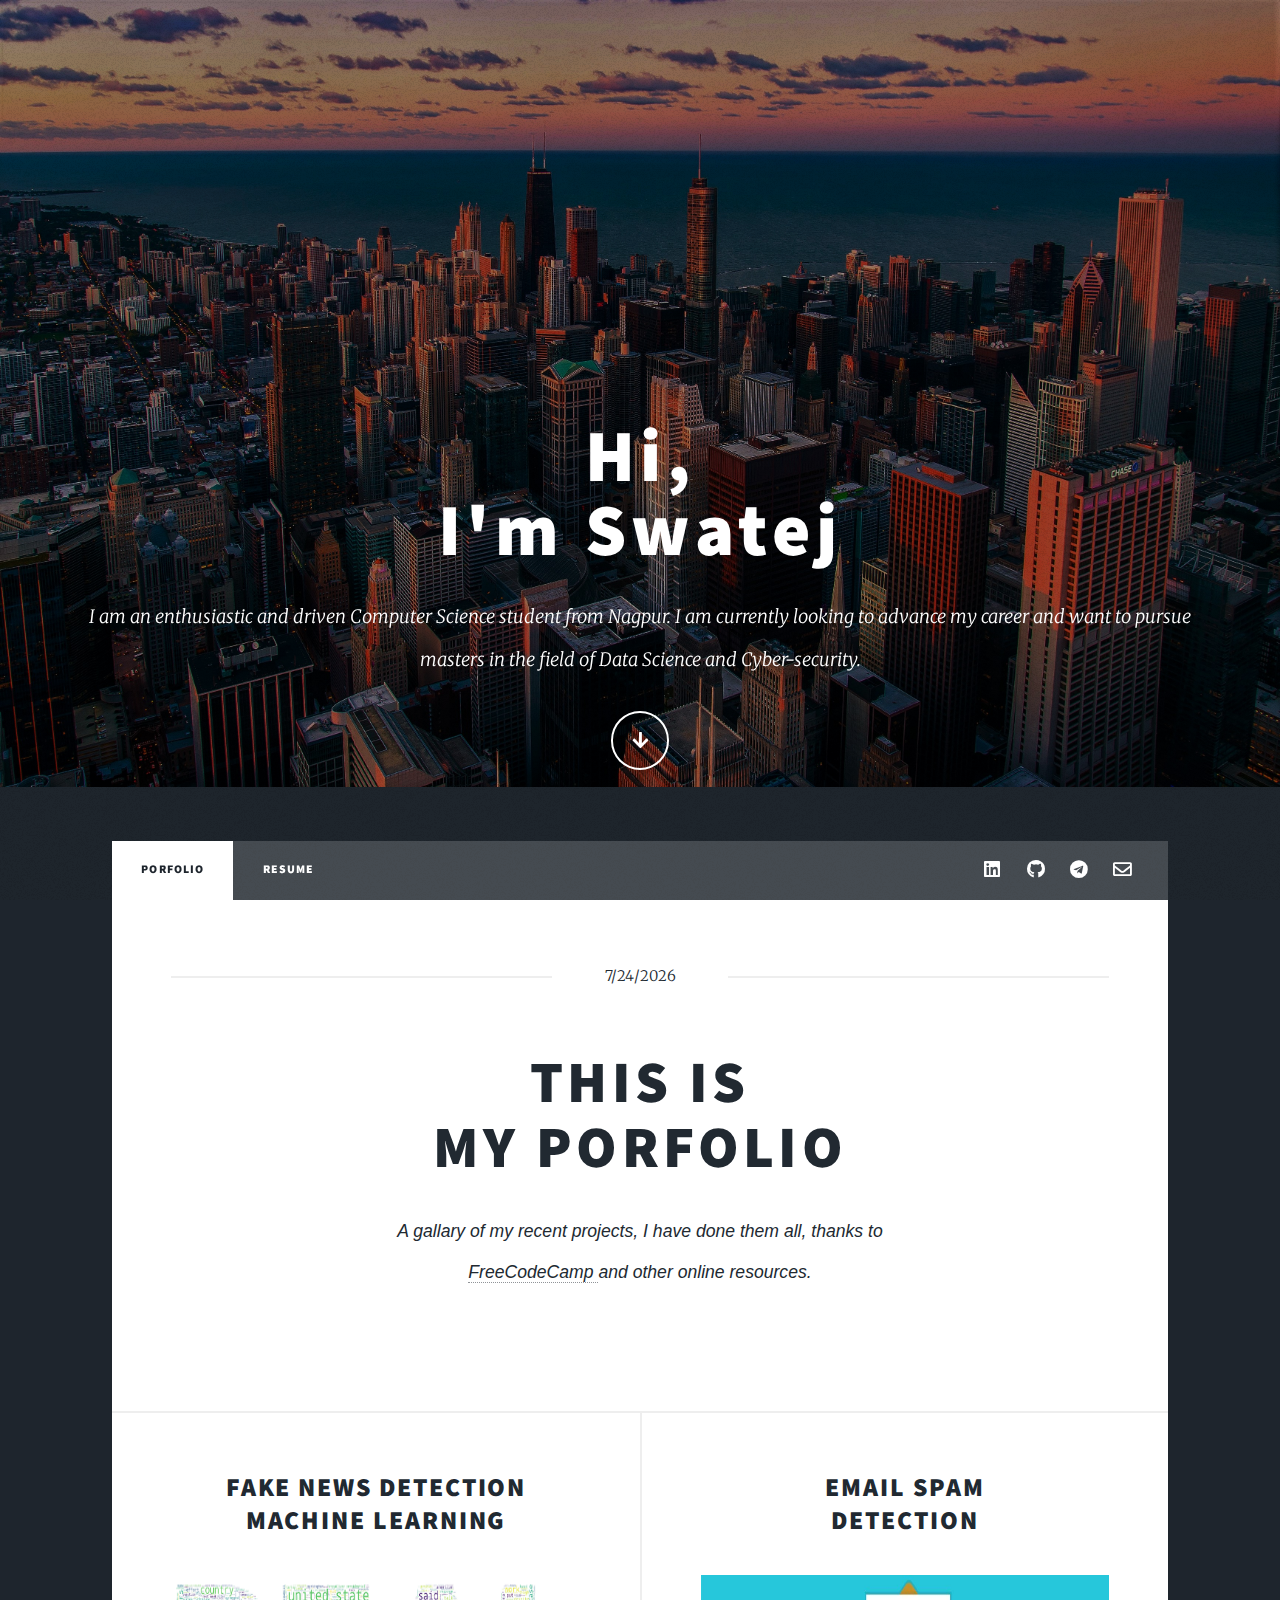
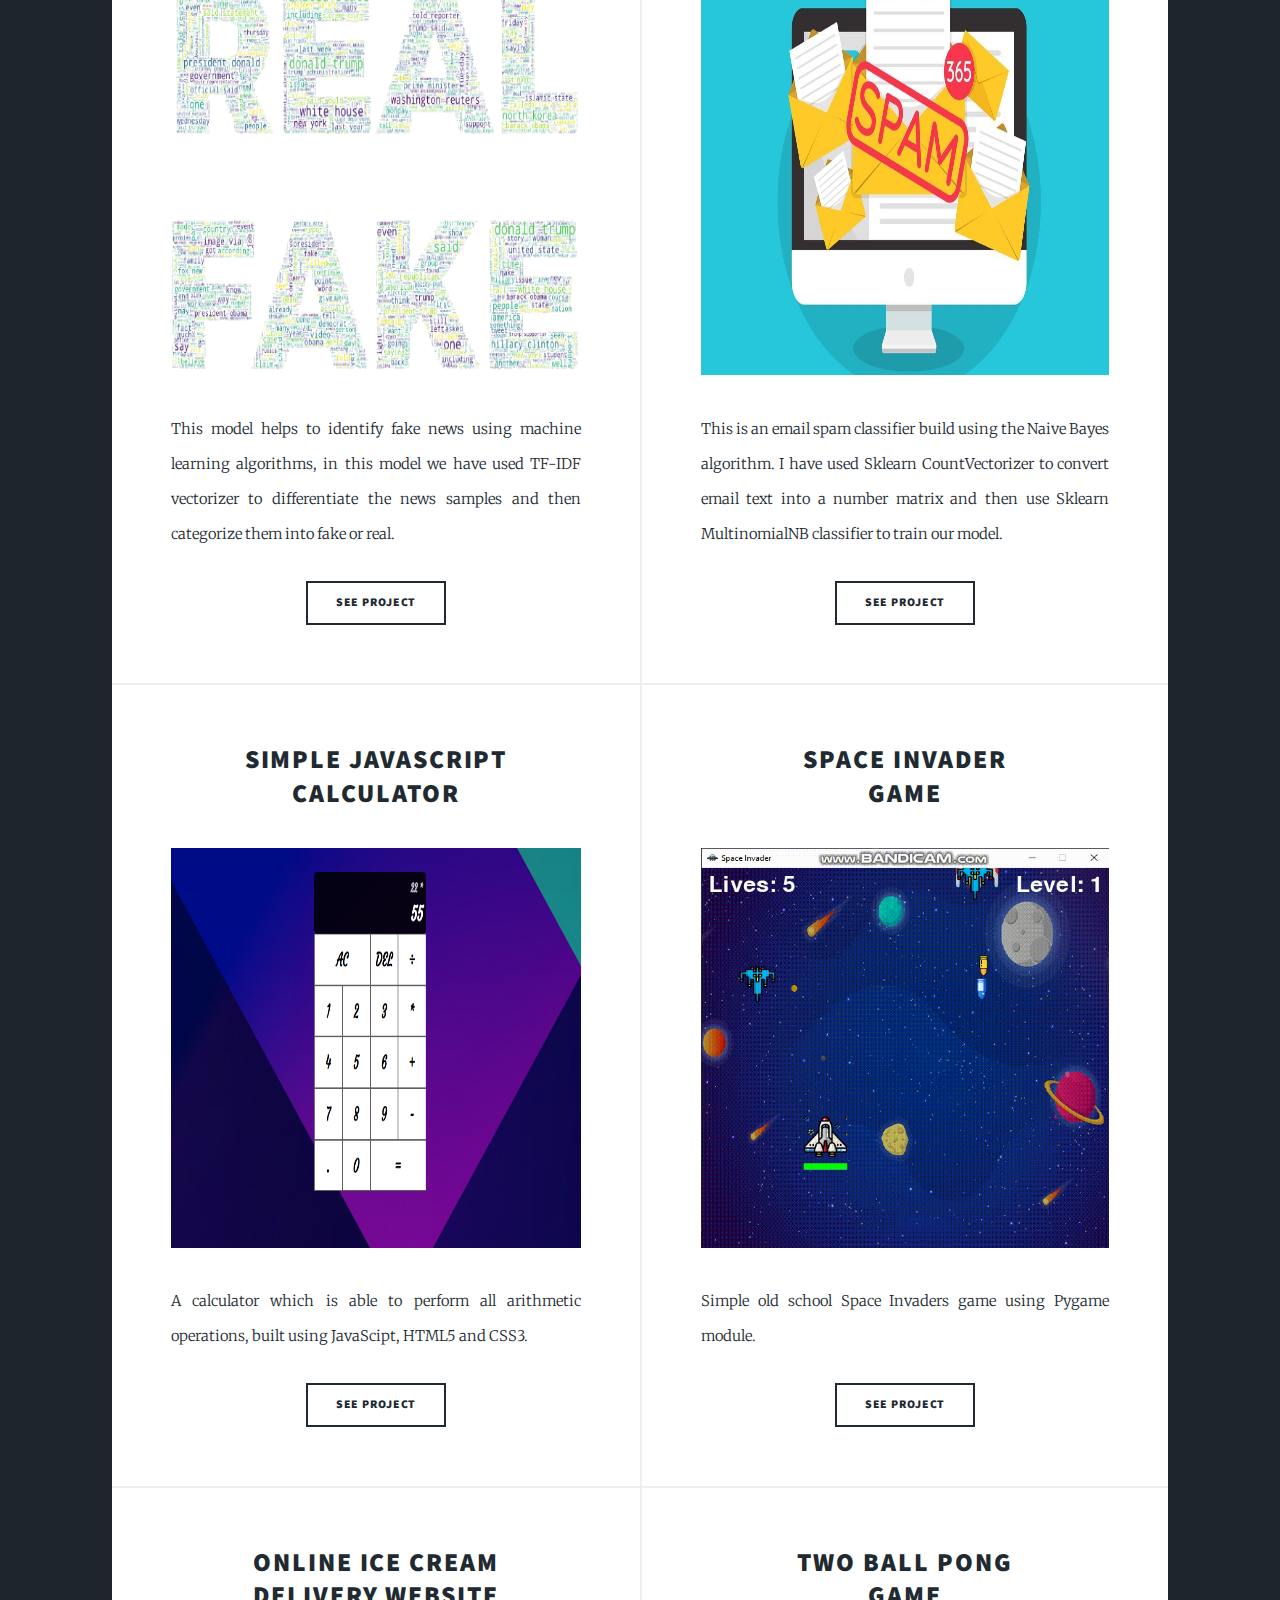
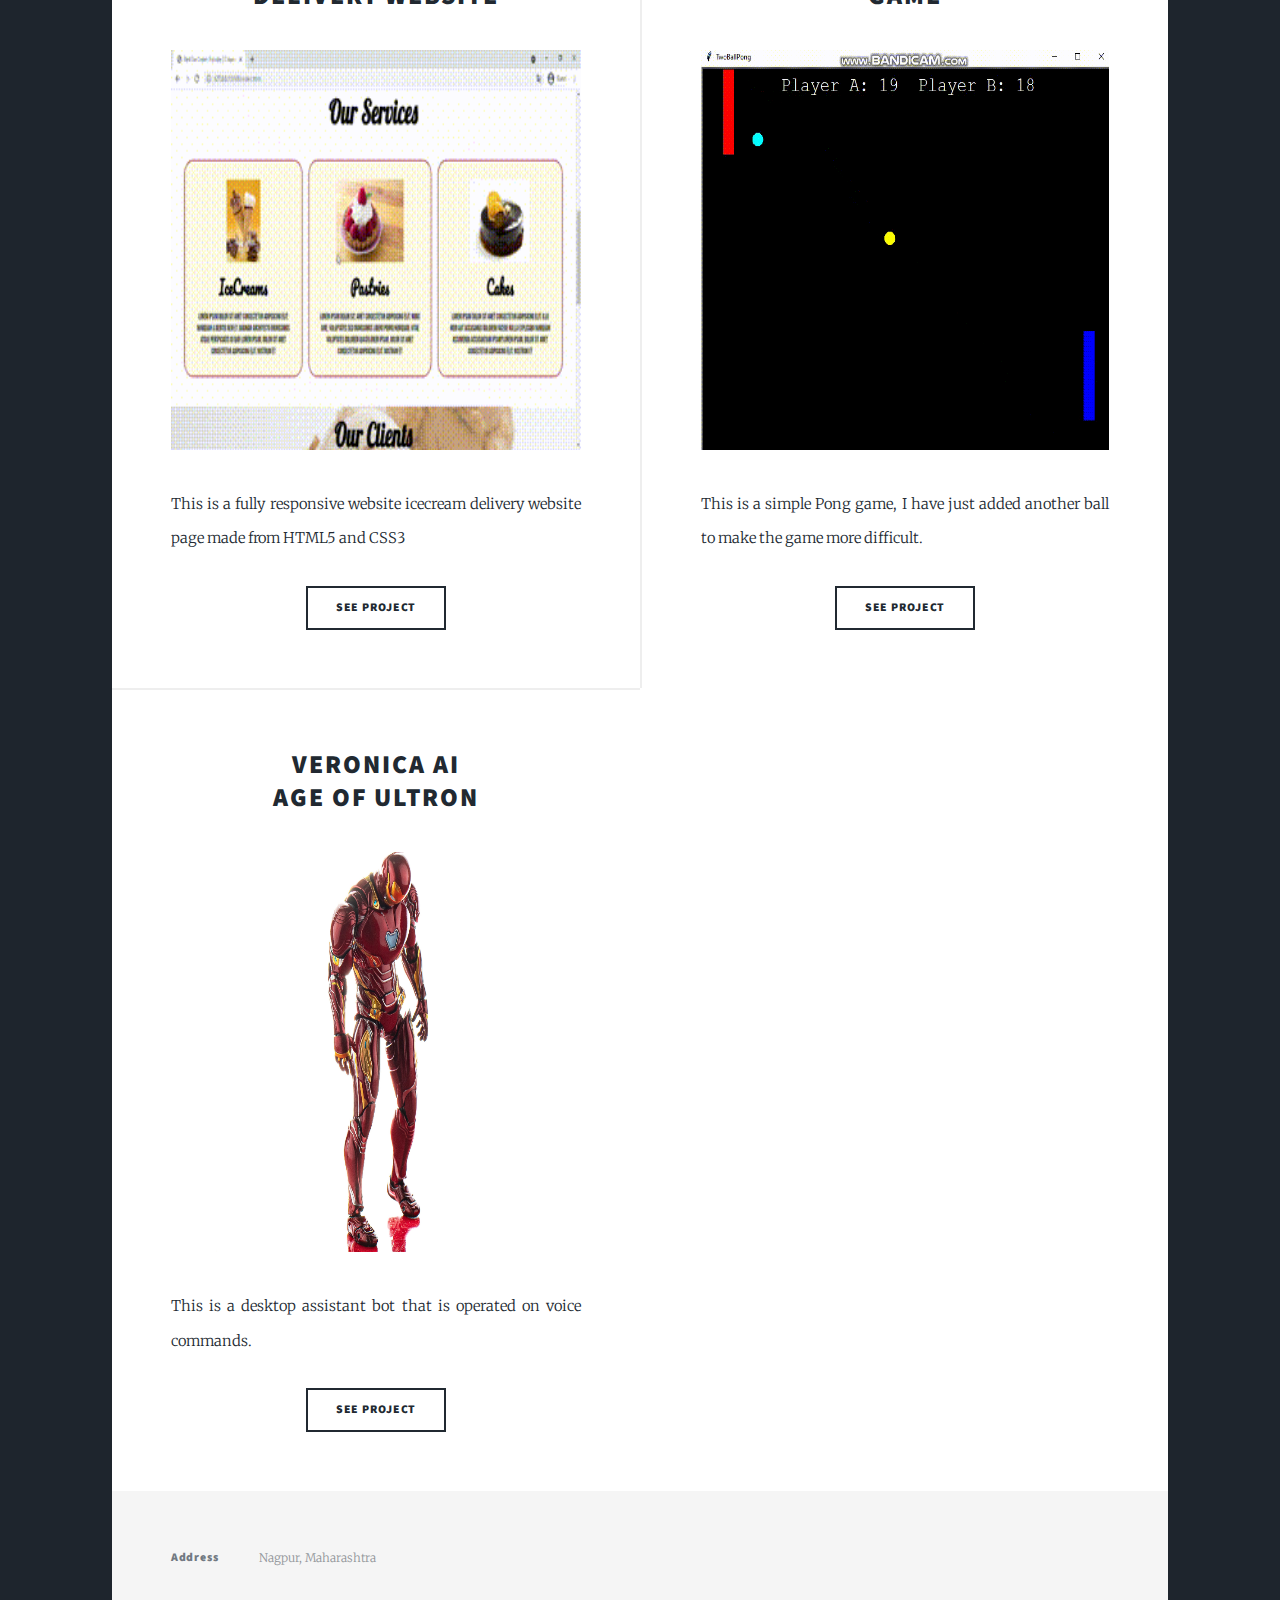
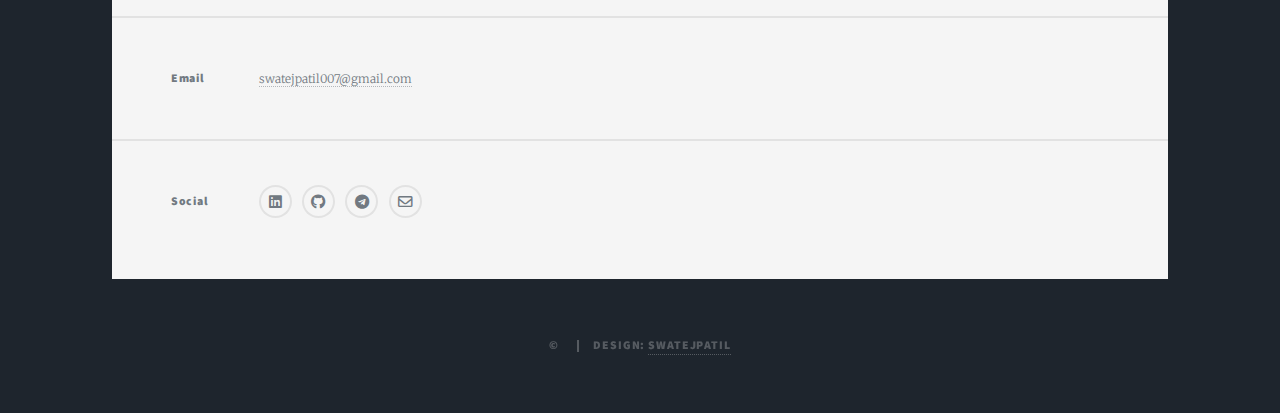
==== index.html @ 83600746 "initial commit" ====
<!DOCTYPE HTML>

<html>

<head>
	<title>Swatej Patil | Programmer, Web Developer & CS Student</title>
	<meta charset="utf-8" />
	<meta name="viewport" content="width=device-width, initial-scale=1, user-scalable=no" />
	<link rel="stylesheet" href="assets/css/main.css" />
	<noscript>
		<link rel="stylesheet" href="assets/css/noscript.css" />
	</noscript>
</head>

<body class="is-preload">

	<!-- Wrapper -->
	<div id="wrapper" class="fade-in">

		<!-- Intro -->
		<div id="intro">
			<h1>Hi, <br />
				I'm Swatej

			</h1>
			<p>I am an enthusiastic and driven Computer Science student from Nagpur. I am currently looking to advance
				my career and want to pursue masters in the field of Data Science and Cyber-security.</p>
			<ul class="actions">
				<li><a href="#header" class="button icon solid solo fa-arrow-down scrolly">Continue</a></li>
			</ul>
		</div>

		<!-- Header -->
		<header id="header">
			<a href="index.html" class="logo">Swatej</a>
		</header>

		<!-- Nav -->
		<nav id="nav">
			<ul class="links">
				<li class="active"><a href="index.html">Porfolio</a></li>
				<li><a href="generic.html">Resume</a></li>
				<!-- <li><a href="elements.html">Elements Reference</a></li> -->
			</ul>
			<ul class="icons">
				<li><a href="https://www.linkedin.com/in/swatej-patil-725001202/" class="icon brands fa-linkedin"><span
							class="label">LinedIn</span></a></li>
				<li><a href="https://github.com/SwatejPatil" class="icon brands fa-github"><span
							class="label">GitHub</span></a></li>
				<li><a href=" https://t.me/Agent_Of_Chaoss" class="icon brands fa-telegram"><span
							class="label">Telegram</span></a></li>
				<li><a href="https://swatejpatil007@gmail.com" class="icon fa-envelope"><span
							class="label">Email</span></a>
				</li>
			</ul>
		</nav>

		<!-- Main -->
		<div id="main">

			<!-- Featured Post -->
			<article class="post featured">
				<header class="major">
					<span class="date">
						<script> document.write(new Date().toLocaleDateString());</script>
					</span>

					<h2><a href="#ref">this is <br />
							My porfolio</a></h2>
					<p>A gallary of my recent projects, I have done them all, thanks to<br />
						<a href="https://www.freecodecamp.org">FreeCodeCamp
						</a> and other online resources.<br />
					</p>
				</header>
				<!-- <a href="#" class="image main"><img src="images/pic01.jpg" alt="" /></a>
				<ul class="actions special">
					<li><a href="https://github.com/SwatejPatil" class="button large">See Project</a></li>
				</ul> -->
			</article>

			<!-- Posts -->
			<section class="posts">
				<article>
					<header id="ref">
						<!-- <span class="date">April 24, 2017</span> -->
						<h2><a href="https://github.com/SwatejPatil/Fake-News-Detection">Fake News Detection
								<br />Machine Learning</a></h2>
					</header>
					<a href="https://github.com/SwatejPatil/Fake-News-Detection" class="image fit"><img
							src="images/fake.PNG" alt="" /></a>
					<p>This model helps to identify fake news using machine learning algorithms, in
						this model we have used TF-IDF vectorizer to differentiate the news samples and then categorize
						them into fake or real.</p>
					<ul class="actions special">
						<li><a href="https://github.com/SwatejPatil/Fake-News-Detection" class="button">See Project</a>
						</li>
					</ul>
				</article>
				<article>
					<header>
						<!-- <span class="date">April 22, 2017</span> -->
						<h2><a href="https://github.com/SwatejPatil/Email-Spam-Detection">Email Spam<br />
								Detection</a></h2>
					</header>
					<a href="https://github.com/SwatejPatil/Email-Spam-Detection" class="image fit"><img
							src="images/spam.jpeg" alt="" /></a>
					<p>This is an email spam classifier build using the Naive Bayes algorithm. I have used Sklearn
						CountVectorizer to convert email text into a number matrix and then use Sklearn MultinomialNB
						classifier to train our model.</p>
					<ul class="actions special">
						<li><a href="https://github.com/SwatejPatil/Email-Spam-Detection" class="button">See Project</a>
						</li>
					</ul>
				</article>

				<article>
					<header>
						<!-- <span class="date">April 7, 2017</span> -->
						<h2><a href="https://github.com/SwatejPatil/Simple-JavaScript-Calculator"> Simple JavaScript
								<br />
								Calculator</a></h2>
					</header>
					<a href="https://github.com/SwatejPatil/Simple-JavaScript-Calculator" class="image fit"><img
							src="images/ss.PNG" alt="" /></a>
					<p> A calculator which is able to perform all arithmetic operations, built using
						JavaScipt, HTML5 and CSS3.</p>
					<ul class="actions special">
						<li><a href="https://github.com/SwatejPatil/Simple-JavaScript-Calculator" class="button">See
								Project</a></li>
					</ul>
				</article>



				<article>
					<header>
						<!-- <span class="date">April 14, 2017</span> -->
						<h2><a href="https://github.com/SwatejPatil/Space_Invader">Space Invader<br />
								Game</a></h2>
					</header>
					<a href="https://github.com/SwatejPatil/Space_Invader" class="image fit"><img
							src="images/spaceinvader.gif" alt="" /></a>
					<p>Simple old school Space Invaders game using Pygame module.</p>
					<ul class="actions special">
						<li><a href="https://github.com/SwatejPatil/Space_Invader" class="button">See Project</a></li>
					</ul>
				</article>
				<article>
					<header>
						<!-- <span class="date">April 11, 2017</span> -->
						<h2><a href="https://github.com/SwatejPatil/Online-Ice-Cream-Delivery-Website--CreamHeaven.com">Online
								Ice Cream<br />
								Delivery Website</a></h2>
					</header>
					<a href="https://github.com/SwatejPatil/Online-Ice-Cream-Delivery-Website--CreamHeaven.com"
						class="image fit"><img src="images/icecream.gif" alt="" /></a>
					<p>This is a fully responsive website icecream delivery website page made from HTML5 and CSS3</p>
					<ul class="actions special">
						<li><a href="https://github.com/SwatejPatil/Online-Ice-Cream-Delivery-Website--CreamHeaven.com"
								class="button">See Project</a></li>
					</ul>
				</article>
				<article>
					<header>
						<!-- <span class="date">April 7, 2017</span> -->
						<h2><a href="https://github.com/SwatejPatil/TwoBallPong">Two Ball Pong<br />
								Game</a></h2>
					</header>
					<a href="https://github.com/SwatejPatil/TwoBallPong" class="image fit"><img src="images/pong.gif"
							alt="" /></a>
					<p>This is a simple Pong game, I have just added another ball to make the
						game more difficult.</p>
					<ul class="actions special">
						<li><a href="https://github.com/SwatejPatil/TwoBallPong" class="button">See Project</a></li>
					</ul>
				</article>

				<article>
					<header>
						<!-- <span class="date">April 18, 2017</span> -->
						<h2><a href="https://github.com/SwatejPatil/Vironica-AI-Age-of-Ultron">Veronica AI<br />
								Age of ultron</a></h2>
					</header>
					<a href="https://github.com/SwatejPatil/Vironica-AI-Age-of-Ultron" class="image fit"><img
							src="images/veronica.jpg" alt="" /></a>
					<p>This is a desktop assistant bot that is operated on voice commands.</p>
					<ul class="actions special">
						<li><a href="https://github.com/SwatejPatil/Vironica-AI-Age-of-Ultron" class="button">See
								Project</a></li>
					</ul>
				</article>


			</section>

			<!-- Footer -->

		</div>

		<!-- Footer -->
		<footer id="footer">

			<section class="split contact">
				<section class="alt">
					<h3>Address</h3>
					<p>
						Nagpur, Maharashtra</p>
				</section>

				<section>
					<h3>Email</h3>
					<p><a href="swatejpatil007@gmail.com">swatejpatil007@gmail.com</a></p>
				</section>
				<section>
					<h3>Social</h3>
					<ul class="icons alt">
						<li><a href="https://www.linkedin.com/in/swatej-patil-725001202/"
								class="icon brands fa-linkedin"><span class="label">LinedIn</span></a></li>
						<li><a href="https://github.com/SwatejPatil" class="icon brands fa-github"><span
									class="label">GitHub</span></a></li>
						<li><a href=" https://t.me/Agent_Of_Chaoss" class="icon brands fa-telegram"><span
									class="label">Telegram</span></a></li>
						<li><a href="swatejpatil007@gmail.com" class="icon fa-envelope"><span
									class="label">Email</span></a></li>
					</ul>
				</section>
			</section>
		</footer>

		<!-- Copyright -->
		<div id="copyright">
			<ul>
				<li>&copy; </li>
				<li>Design: <a href="#">SwatejPatil</a></li>
			</ul>
		</div>

	</div>

	<!-- Scripts -->
	<script src="assets/js/jquery.min.js"></script>
	<script src="assets/js/jquery.scrollex.min.js"></script>
	<script src="assets/js/jquery.scrolly.min.js"></script>
	<script src="assets/js/browser.min.js"></script>
	<script src="assets/js/breakpoints.min.js"></script>
	<script src="assets/js/util.js"></script>
	<script src="assets/js/main.js"></script>

</body>

</html>
---- assets/css/main.css ----
@import url(fontawesome-all.min.css);
@import url("https://fonts.googleapis.com/css?family=Merriweather:300,700,300italic,700italic|Source+Sans+Pro:900");

/*
	Massively by HTML5 UP
	html5up.net | @ajlkn
	Free for personal and commercial use under the CCA 3.0 license (html5up.net/license)
*/

html, body, div, span, applet, object,
iframe, h1, h2, h3, h4, h5, h6, p, blockquote,
pre, a, abbr, acronym, address, big, cite,
code, del, dfn, em, img, ins, kbd, q, s, samp,
small, strike, strong, sub, sup, tt, var, b,
u, i, center, dl, dt, dd, ol, ul, li, fieldset,
form, label, legend, table, caption, tbody,
tfoot, thead, tr, th, td, article, aside,
canvas, details, embed, figure, figcaption,
footer, header, hgroup, menu, nav, output, ruby,
section, summary, time, mark, audio, video {
	margin: 0;
	padding: 0;
	border: 0;
	font-size: 100%;
	font: inherit;
	vertical-align: baseline;}

article, aside, details, figcaption, figure,
footer, header, hgroup, menu, nav, section {
	display: block;}

body {
	line-height: 1;
}

ol, ul {
	list-style: none;
}

blockquote, q {
	quotes: none;
}

	blockquote:before, blockquote:after, q:before, q:after {
		content: '';
		content: none;
	}

table {
	border-collapse: collapse;
	border-spacing: 0;
}

body {
	-webkit-text-size-adjust: none;
}

mark {
	background-color: transparent;
	color: inherit;
}

input::-moz-focus-inner {
	border: 0;
	padding: 0;
}

input, select, textarea {
	-moz-appearance: none;
	-webkit-appearance: none;
	-ms-appearance: none;
	appearance: none;
}

/* Basic */

	@-ms-viewport {
		width: device-width;
	}

	body {
		-ms-overflow-style: scrollbar;
	}

	@media screen and (max-width: 480px) {

		html, body {
			min-width: 320px;
		}

	}

	html {
		box-sizing: border-box;
	}

	*, *:before, *:after {
		box-sizing: inherit;
	}

	body {
		background-color: #1e252d;
	}

		body.is-preload *, body.is-preload *:before, body.is-preload *:after {
			-moz-animation: none !important;
			-webkit-animation: none !important;
			-ms-animation: none !important;
			animation: none !important;
			-moz-transition: none !important;
			-webkit-transition: none !important;
			-ms-transition: none !important;
			transition: none !important;
		}

/* Type */

	html {
		font-size: 16pt;
	}

		@media screen and (max-width: 1680px) {

			html {
				font-size: 12pt;
			}

		}

		@media screen and (max-width: 1280px) {

			html {
				font-size: 11pt;
			}

		}

		@media screen and (max-width: 360px) {

			html {
				font-size: 10pt;
			}

		}

	body {
		color: #212931;
	}

	body, input, select, textarea {
		font-family: "Merriweather", Georgia, serif;
		font-weight: 300;
		font-size: 1rem;
		line-height: 2.375;
	}

	a {
		-moz-transition: color 0.2s ease-in-out, background-color 0.2s ease-in-out, border-color 0.2s ease-in-out, box-shadow 0.2s ease-in-out;
		-webkit-transition: color 0.2s ease-in-out, background-color 0.2s ease-in-out, border-color 0.2s ease-in-out, box-shadow 0.2s ease-in-out;
		-ms-transition: color 0.2s ease-in-out, background-color 0.2s ease-in-out, border-color 0.2s ease-in-out, box-shadow 0.2s ease-in-out;
		transition: color 0.2s ease-in-out, background-color 0.2s ease-in-out, border-color 0.2s ease-in-out, box-shadow 0.2s ease-in-out;
		border-bottom: dotted 1px;
		text-decoration: none;
		
	}

		a:hover {
			border-bottom-color: transparent;
		}

	strong, b {
		font-weight: 600;
	}

	em, i {
		font-style: italic;
	}

	p {
		text-align: justify;
		margin: 0 0 2rem 0;
	}

	h1, h2, h3, h4, h5, h6 {
		font-family: "Source Sans Pro", Helvetica, sans-serif;
		font-weight: 900;
		line-height: 1.5;
		letter-spacing: 0.075em;
		
		margin: 0 0 1rem 0;
	}

		h1 a, h2 a, h3 a, h4 a, h5 a, h6 a {
			border-bottom: 0;
			color: inherit;
			text-decoration: none;
		}

	h1 {
		transition: transform .2s;
		font-size: 4rem;
		line-height: 1.1;
		margin: 0 0 2rem 0;
	}

	h1:hover{
		transform: scale(1.1);
		
	}



	h2 {
		transition: transform .1s;
		font-size: 1.75rem;
		line-height: 1.3;
		margin: 0 0 1.5rem 0;
		text-transform: uppercase;
		
	}
	/* h2 a{
		font-size: 2rem;
	} */


	h3 {
		font-size: 1.25rem;
		margin: 0 0 1.5rem 0;
	}

	h4 {
		font-size: 1rem;
	}

	h5 {
		font-size: 0.9rem;
	}

	h6 {
		font-size: 0.8rem;
	}

	sub {
		font-size: 0.8rem;
		position: relative;
		top: 0.5rem;
	}

	sup {
		font-size: 0.8rem;
		position: relative;
		top: -0.5rem;
	}

	blockquote {
		border-left: solid 4px;
		font-style: italic;
		margin: 0 0 2rem 0;
		padding: 0.5rem 0 0.5rem 2rem;
	}

	code {
		border: solid 2px;
		font-family: "Courier New", monospace;
		font-size: 0.9rem;
		margin: 0 0.25rem;
		padding: 0.25rem 0.65rem;
	}

	pre {
		-webkit-overflow-scrolling: touch;
		font-family: "Courier New", monospace;
		font-size: 0.9rem;
		margin: 0 0 2rem 0;
	}

		pre code {
			display: block;
			line-height: 1.75;
			padding: 1rem 1.5rem;
			overflow-x: auto;
		}

	hr {
		border: 0;
		border-bottom: solid 2px;
		margin: 3rem 0;
	}

		hr.major {
			margin: 5rem 0;
		}

	.align-left {
		text-align: left;
	}

	.align-center {
		text-align: center;
	}

	.align-right {
		text-align: right;
	}

	input, select, textarea {
		color: #212931;
	}

	a {
		color: #212931;
		border-bottom-color: rgba(33, 41, 49, 0.5);
		scroll-behavior: smooth;
		transition:0s;
	}

		a:hover {
			border-bottom-color: transparent;
			color: #18bfef !important;
		}

	strong, b {
		color: #212931;
	}

	h1, h2, h3, h4, h5, h6 {
		color: #212931;
	}

	blockquote {
		border-left-color: #eeeeee;
	}

	code {
		background: rgba(220, 220, 220, 0.25);
		border-color: #eeeeee;
	}

	hr {
		border-bottom-color: #eeeeee;
	}

/* Row */

	.row {
		display: flex;
		flex-wrap: wrap;
		box-sizing: border-box;
		align-items: stretch;
	}

		.row > * {
			box-sizing: border-box;
		}

		.row.gtr-uniform > * > :last-child {
			margin-bottom: 0;
		}

		.row.aln-left {
			justify-content: flex-start;
		}

		.row.aln-center {
			justify-content: center;
		}

		.row.aln-right {
			justify-content: flex-end;
		}

		.row.aln-top {
			align-items: flex-start;
		}

		.row.aln-middle {
			align-items: center;
		}

		.row.aln-bottom {
			align-items: flex-end;
		}

		.row > .imp {
			order: -1;
		}

		.row > .col-1 {
			width: 8.33333%;
		}

		.row > .off-1 {
			margin-left: 8.33333%;
		}

		.row > .col-2 {
			width: 16.66667%;
		}

		.row > .off-2 {
			margin-left: 16.66667%;
		}

		.row > .col-3 {
			width: 25%;
		}

		.row > .off-3 {
			margin-left: 25%;
		}

		.row > .col-4 {
			width: 33.33333%;
		}

		.row > .off-4 {
			margin-left: 33.33333%;
		}

		.row > .col-5 {
			width: 41.66667%;
		}

		.row > .off-5 {
			margin-left: 41.66667%;
		}

		.row > .col-6 {
			width: 50%;
		}

		.row > .off-6 {
			margin-left: 50%;
		}

		.row > .col-7 {
			width: 58.33333%;
		}

		.row > .off-7 {
			margin-left: 58.33333%;
		}

		.row > .col-8 {
			width: 66.66667%;
		}

		.row > .off-8 {
			margin-left: 66.66667%;
		}

		.row > .col-9 {
			width: 75%;
		}

		.row > .off-9 {
			margin-left: 75%;
		}

		.row > .col-10 {
			width: 83.33333%;
		}

		.row > .off-10 {
			margin-left: 83.33333%;
		}

		.row > .col-11 {
			width: 91.66667%;
		}

		.row > .off-11 {
			margin-left: 91.66667%;
		}

		.row > .col-12 {
			width: 100%;
		}

		.row > .off-12 {
			margin-left: 100%;
		}

		.row.gtr-0 {
			margin-top: 0;
			margin-left: 0rem;
		}

			.row.gtr-0 > * {
				padding: 0 0 0 0rem;
			}

			.row.gtr-0.gtr-uniform {
				margin-top: 0rem;
			}

				.row.gtr-0.gtr-uniform > * {
					padding-top: 0rem;
				}

		.row.gtr-25 {
			margin-top: 0;
			margin-left: -0.375rem;
		}

			.row.gtr-25 > * {
				padding: 0 0 0 0.375rem;
			}

			.row.gtr-25.gtr-uniform {
				margin-top: -0.375rem;
			}

				.row.gtr-25.gtr-uniform > * {
					padding-top: 0.375rem;
				}

		.row.gtr-50 {
			margin-top: 0;
			margin-left: -0.75rem;
		}

			.row.gtr-50 > * {
				padding: 0 0 0 0.75rem;
			}

			.row.gtr-50.gtr-uniform {
				margin-top: -0.75rem;
			}

				.row.gtr-50.gtr-uniform > * {
					padding-top: 0.75rem;
				}

		.row {
			margin-top: 0;
			margin-left: -1.5rem;
		}

			.row > * {
				padding: 0 0 0 1.5rem;
			}

			.row.gtr-uniform {
				margin-top: -1.5rem;
			}

				.row.gtr-uniform > * {
					padding-top: 1.5rem;
				}

		.row.gtr-150 {
			margin-top: 0;
			margin-left: -2.25rem;
		}

			.row.gtr-150 > * {
				padding: 0 0 0 2.25rem;
			}

			.row.gtr-150.gtr-uniform {
				margin-top: -2.25rem;
			}

				.row.gtr-150.gtr-uniform > * {
					padding-top: 2.25rem;
				}

		.row.gtr-200 {
			margin-top: 0;
			margin-left: -3rem;
		}

			.row.gtr-200 > * {
				padding: 0 0 0 3rem;
			}

			.row.gtr-200.gtr-uniform {
				margin-top: -3rem;
			}

				.row.gtr-200.gtr-uniform > * {
					padding-top: 3rem;
				}

		@media screen and (max-width: 1680px) {

			.row {
				display: flex;
				flex-wrap: wrap;
				box-sizing: border-box;
				align-items: stretch;
			}

				.row > * {
					box-sizing: border-box;
				}

				.row.gtr-uniform > * > :last-child {
					margin-bottom: 0;
				}

				.row.aln-left {
					justify-content: flex-start;
				}

				.row.aln-center {
					justify-content: center;
				}

				.row.aln-right {
					justify-content: flex-end;
				}

				.row.aln-top {
					align-items: flex-start;
				}

				.row.aln-middle {
					align-items: center;
				}

				.row.aln-bottom {
					align-items: flex-end;
				}

				.row > .imp-xlarge {
					order: -1;
				}

				.row > .col-1-xlarge {
					width: 8.33333%;
				}

				.row > .off-1-xlarge {
					margin-left: 8.33333%;
				}

				.row > .col-2-xlarge {
					width: 16.66667%;
				}

				.row > .off-2-xlarge {
					margin-left: 16.66667%;
				}

				.row > .col-3-xlarge {
					width: 25%;
				}

				.row > .off-3-xlarge {
					margin-left: 25%;
				}

				.row > .col-4-xlarge {
					width: 33.33333%;
				}

				.row > .off-4-xlarge {
					margin-left: 33.33333%;
				}

				.row > .col-5-xlarge {
					width: 41.66667%;
				}

				.row > .off-5-xlarge {
					margin-left: 41.66667%;
				}

				.row > .col-6-xlarge {
					width: 50%;
				}

				.row > .off-6-xlarge {
					margin-left: 50%;
				}

				.row > .col-7-xlarge {
					width: 58.33333%;
				}

				.row > .off-7-xlarge {
					margin-left: 58.33333%;
				}

				.row > .col-8-xlarge {
					width: 66.66667%;
				}

				.row > .off-8-xlarge {
					margin-left: 66.66667%;
				}

				.row > .col-9-xlarge {
					width: 75%;
				}

				.row > .off-9-xlarge {
					margin-left: 75%;
				}

				.row > .col-10-xlarge {
					width: 83.33333%;
				}

				.row > .off-10-xlarge {
					margin-left: 83.33333%;
				}

				.row > .col-11-xlarge {
					width: 91.66667%;
				}

				.row > .off-11-xlarge {
					margin-left: 91.66667%;
				}

				.row > .col-12-xlarge {
					width: 100%;
				}

				.row > .off-12-xlarge {
					margin-left: 100%;
				}

				.row.gtr-0 {
					margin-top: 0;
					margin-left: 0rem;
				}

					.row.gtr-0 > * {
						padding: 0 0 0 0rem;
					}

					.row.gtr-0.gtr-uniform {
						margin-top: 0rem;
					}

						.row.gtr-0.gtr-uniform > * {
							padding-top: 0rem;
						}

				.row.gtr-25 {
					margin-top: 0;
					margin-left: -0.375rem;
				}

					.row.gtr-25 > * {
						padding: 0 0 0 0.375rem;
					}

					.row.gtr-25.gtr-uniform {
						margin-top: -0.375rem;
					}

						.row.gtr-25.gtr-uniform > * {
							padding-top: 0.375rem;
						}

				.row.gtr-50 {
					margin-top: 0;
					margin-left: -0.75rem;
				}

					.row.gtr-50 > * {
						padding: 0 0 0 0.75rem;
					}

					.row.gtr-50.gtr-uniform {
						margin-top: -0.75rem;
					}

						.row.gtr-50.gtr-uniform > * {
							padding-top: 0.75rem;
						}

				.row {
					margin-top: 0;
					margin-left: -1.5rem;
				}

					.row > * {
						padding: 0 0 0 1.5rem;
					}

					.row.gtr-uniform {
						margin-top: -1.5rem;
					}

						.row.gtr-uniform > * {
							padding-top: 1.5rem;
						}

				.row.gtr-150 {
					margin-top: 0;
					margin-left: -2.25rem;
				}

					.row.gtr-150 > * {
						padding: 0 0 0 2.25rem;
					}

					.row.gtr-150.gtr-uniform {
						margin-top: -2.25rem;
					}

						.row.gtr-150.gtr-uniform > * {
							padding-top: 2.25rem;
						}

				.row.gtr-200 {
					margin-top: 0;
					margin-left: -3rem;
				}

					.row.gtr-200 > * {
						padding: 0 0 0 3rem;
					}

					.row.gtr-200.gtr-uniform {
						margin-top: -3rem;
					}

						.row.gtr-200.gtr-uniform > * {
							padding-top: 3rem;
						}

		}

		@media screen and (max-width: 1280px) {

			.row {
				display: flex;
				flex-wrap: wrap;
				box-sizing: border-box;
				align-items: stretch;
			}

				.row > * {
					box-sizing: border-box;
				}

				.row.gtr-uniform > * > :last-child {
					margin-bottom: 0;
				}

				.row.aln-left {
					justify-content: flex-start;
				}

				.row.aln-center {
					justify-content: center;
				}

				.row.aln-right {
					justify-content: flex-end;
				}

				.row.aln-top {
					align-items: flex-start;
				}

				.row.aln-middle {
					align-items: center;
				}

				.row.aln-bottom {
					align-items: flex-end;
				}

				.row > .imp-large {
					order: -1;
				}

				.row > .col-1-large {
					width: 8.33333%;
				}

				.row > .off-1-large {
					margin-left: 8.33333%;
				}

				.row > .col-2-large {
					width: 16.66667%;
				}

				.row > .off-2-large {
					margin-left: 16.66667%;
				}

				.row > .col-3-large {
					width: 25%;
				}

				.row > .off-3-large {
					margin-left: 25%;
				}

				.row > .col-4-large {
					width: 33.33333%;
				}

				.row > .off-4-large {
					margin-left: 33.33333%;
				}

				.row > .col-5-large {
					width: 41.66667%;
				}

				.row > .off-5-large {
					margin-left: 41.66667%;
				}

				.row > .col-6-large {
					width: 50%;
				}

				.row > .off-6-large {
					margin-left: 50%;
				}

				.row > .col-7-large {
					width: 58.33333%;
				}

				.row > .off-7-large {
					margin-left: 58.33333%;
				}

				.row > .col-8-large {
					width: 66.66667%;
				}

				.row > .off-8-large {
					margin-left: 66.66667%;
				}

				.row > .col-9-large {
					width: 75%;
				}

				.row > .off-9-large {
					margin-left: 75%;
				}

				.row > .col-10-large {
					width: 83.33333%;
				}

				.row > .off-10-large {
					margin-left: 83.33333%;
				}

				.row > .col-11-large {
					width: 91.66667%;
				}

				.row > .off-11-large {
					margin-left: 91.66667%;
				}

				.row > .col-12-large {
					width: 100%;
				}

				.row > .off-12-large {
					margin-left: 100%;
				}

				.row.gtr-0 {
					margin-top: 0;
					margin-left: 0rem;
				}

					.row.gtr-0 > * {
						padding: 0 0 0 0rem;
					}

					.row.gtr-0.gtr-uniform {
						margin-top: 0rem;
					}

						.row.gtr-0.gtr-uniform > * {
							padding-top: 0rem;
						}

				.row.gtr-25 {
					margin-top: 0;
					margin-left: -0.375rem;
				}

					.row.gtr-25 > * {
						padding: 0 0 0 0.375rem;
					}

					.row.gtr-25.gtr-uniform {
						margin-top: -0.375rem;
					}

						.row.gtr-25.gtr-uniform > * {
							padding-top: 0.375rem;
						}

				.row.gtr-50 {
					margin-top: 0;
					margin-left: -0.75rem;
				}

					.row.gtr-50 > * {
						padding: 0 0 0 0.75rem;
					}

					.row.gtr-50.gtr-uniform {
						margin-top: -0.75rem;
					}

						.row.gtr-50.gtr-uniform > * {
							padding-top: 0.75rem;
						}

				.row {
					margin-top: 0;
					margin-left: -1.5rem;
				}

					.row > * {
						padding: 0 0 0 1.5rem;
					}

					.row.gtr-uniform {
						margin-top: -1.5rem;
					}

						.row.gtr-uniform > * {
							padding-top: 1.5rem;
						}

				.row.gtr-150 {
					margin-top: 0;
					margin-left: -2.25rem;
				}

					.row.gtr-150 > * {
						padding: 0 0 0 2.25rem;
					}

					.row.gtr-150.gtr-uniform {
						margin-top: -2.25rem;
					}

						.row.gtr-150.gtr-uniform > * {
							padding-top: 2.25rem;
						}

				.row.gtr-200 {
					margin-top: 0;
					margin-left: -3rem;
				}

					.row.gtr-200 > * {
						padding: 0 0 0 3rem;
					}

					.row.gtr-200.gtr-uniform {
						margin-top: -3rem;
					}

						.row.gtr-200.gtr-uniform > * {
							padding-top: 3rem;
						}

		}

		@media screen and (max-width: 980px) {

			.row {
				display: flex;
				flex-wrap: wrap;
				box-sizing: border-box;
				align-items: stretch;
			}

				.row > * {
					box-sizing: border-box;
				}

				.row.gtr-uniform > * > :last-child {
					margin-bottom: 0;
				}

				.row.aln-left {
					justify-content: flex-start;
				}

				.row.aln-center {
					justify-content: center;
				}

				.row.aln-right {
					justify-content: flex-end;
				}

				.row.aln-top {
					align-items: flex-start;
				}

				.row.aln-middle {
					align-items: center;
				}

				.row.aln-bottom {
					align-items: flex-end;
				}

				.row > .imp-medium {
					order: -1;
				}

				.row > .col-1-medium {
					width: 8.33333%;
				}

				.row > .off-1-medium {
					margin-left: 8.33333%;
				}

				.row > .col-2-medium {
					width: 16.66667%;
				}

				.row > .off-2-medium {
					margin-left: 16.66667%;
				}

				.row > .col-3-medium {
					width: 25%;
				}

				.row > .off-3-medium {
					margin-left: 25%;
				}

				.row > .col-4-medium {
					width: 33.33333%;
				}

				.row > .off-4-medium {
					margin-left: 33.33333%;
				}

				.row > .col-5-medium {
					width: 41.66667%;
				}

				.row > .off-5-medium {
					margin-left: 41.66667%;
				}

				.row > .col-6-medium {
					width: 50%;
				}

				.row > .off-6-medium {
					margin-left: 50%;
				}

				.row > .col-7-medium {
					width: 58.33333%;
				}

				.row > .off-7-medium {
					margin-left: 58.33333%;
				}

				.row > .col-8-medium {
					width: 66.66667%;
				}

				.row > .off-8-medium {
					margin-left: 66.66667%;
				}

				.row > .col-9-medium {
					width: 75%;
				}

				.row > .off-9-medium {
					margin-left: 75%;
				}

				.row > .col-10-medium {
					width: 83.33333%;
				}

				.row > .off-10-medium {
					margin-left: 83.33333%;
				}

				.row > .col-11-medium {
					width: 91.66667%;
				}

				.row > .off-11-medium {
					margin-left: 91.66667%;
				}

				.row > .col-12-medium {
					width: 100%;
				}

				.row > .off-12-medium {
					margin-left: 100%;
				}

				.row.gtr-0 {
					margin-top: 0;
					margin-left: 0rem;
				}

					.row.gtr-0 > * {
						padding: 0 0 0 0rem;
					}

					.row.gtr-0.gtr-uniform {
						margin-top: 0rem;
					}

						.row.gtr-0.gtr-uniform > * {
							padding-top: 0rem;
						}

				.row.gtr-25 {
					margin-top: 0;
					margin-left: -0.375rem;
				}

					.row.gtr-25 > * {
						padding: 0 0 0 0.375rem;
					}

					.row.gtr-25.gtr-uniform {
						margin-top: -0.375rem;
					}

						.row.gtr-25.gtr-uniform > * {
							padding-top: 0.375rem;
						}

				.row.gtr-50 {
					margin-top: 0;
					margin-left: -0.75rem;
				}

					.row.gtr-50 > * {
						padding: 0 0 0 0.75rem;
					}

					.row.gtr-50.gtr-uniform {
						margin-top: -0.75rem;
					}

						.row.gtr-50.gtr-uniform > * {
							padding-top: 0.75rem;
						}

				.row {
					margin-top: 0;
					margin-left: -1.5rem;
				}

					.row > * {
						padding: 0 0 0 1.5rem;
					}

					.row.gtr-uniform {
						margin-top: -1.5rem;
					}

						.row.gtr-uniform > * {
							padding-top: 1.5rem;
						}

				.row.gtr-150 {
					margin-top: 0;
					margin-left: -2.25rem;
				}

					.row.gtr-150 > * {
						padding: 0 0 0 2.25rem;
					}

					.row.gtr-150.gtr-uniform {
						margin-top: -2.25rem;
					}

						.row.gtr-150.gtr-uniform > * {
							padding-top: 2.25rem;
						}

				.row.gtr-200 {
					margin-top: 0;
					margin-left: -3rem;
				}

					.row.gtr-200 > * {
						padding: 0 0 0 3rem;
					}

					.row.gtr-200.gtr-uniform {
						margin-top: -3rem;
					}

						.row.gtr-200.gtr-uniform > * {
							padding-top: 3rem;
						}

		}

		@media screen and (max-width: 736px) {

			.row {
				display: flex;
				flex-wrap: wrap;
				box-sizing: border-box;
				align-items: stretch;
			}

				.row > * {
					box-sizing: border-box;
				}

				.row.gtr-uniform > * > :last-child {
					margin-bottom: 0;
				}

				.row.aln-left {
					justify-content: flex-start;
				}

				.row.aln-center {
					justify-content: center;
				}

				.row.aln-right {
					justify-content: flex-end;
				}

				.row.aln-top {
					align-items: flex-start;
				}

				.row.aln-middle {
					align-items: center;
				}

				.row.aln-bottom {
					align-items: flex-end;
				}

				.row > .imp-small {
					order: -1;
				}

				.row > .col-1-small {
					width: 8.33333%;
				}

				.row > .off-1-small {
					margin-left: 8.33333%;
				}

				.row > .col-2-small {
					width: 16.66667%;
				}

				.row > .off-2-small {
					margin-left: 16.66667%;
				}

				.row > .col-3-small {
					width: 25%;
				}

				.row > .off-3-small {
					margin-left: 25%;
				}

				.row > .col-4-small {
					width: 33.33333%;
				}

				.row > .off-4-small {
					margin-left: 33.33333%;
				}

				.row > .col-5-small {
					width: 41.66667%;
				}

				.row > .off-5-small {
					margin-left: 41.66667%;
				}

				.row > .col-6-small {
					width: 50%;
				}

				.row > .off-6-small {
					margin-left: 50%;
				}

				.row > .col-7-small {
					width: 58.33333%;
				}

				.row > .off-7-small {
					margin-left: 58.33333%;
				}

				.row > .col-8-small {
					width: 66.66667%;
				}

				.row > .off-8-small {
					margin-left: 66.66667%;
				}

				.row > .col-9-small {
					width: 75%;
				}

				.row > .off-9-small {
					margin-left: 75%;
				}

				.row > .col-10-small {
					width: 83.33333%;
				}

				.row > .off-10-small {
					margin-left: 83.33333%;
				}

				.row > .col-11-small {
					width: 91.66667%;
				}

				.row > .off-11-small {
					margin-left: 91.66667%;
				}

				.row > .col-12-small {
					width: 100%;
				}

				.row > .off-12-small {
					margin-left: 100%;
				}

				.row.gtr-0 {
					margin-top: 0;
					margin-left: 0rem;
				}

					.row.gtr-0 > * {
						padding: 0 0 0 0rem;
					}

					.row.gtr-0.gtr-uniform {
						margin-top: 0rem;
					}

						.row.gtr-0.gtr-uniform > * {
							padding-top: 0rem;
						}

				.row.gtr-25 {
					margin-top: 0;
					margin-left: -0.375rem;
				}

					.row.gtr-25 > * {
						padding: 0 0 0 0.375rem;
					}

					.row.gtr-25.gtr-uniform {
						margin-top: -0.375rem;
					}

						.row.gtr-25.gtr-uniform > * {
							padding-top: 0.375rem;
						}

				.row.gtr-50 {
					margin-top: 0;
					margin-left: -0.75rem;
				}

					.row.gtr-50 > * {
						padding: 0 0 0 0.75rem;
					}

					.row.gtr-50.gtr-uniform {
						margin-top: -0.75rem;
					}

						.row.gtr-50.gtr-uniform > * {
							padding-top: 0.75rem;
						}

				.row {
					margin-top: 0;
					margin-left: -1.5rem;
				}

					.row > * {
						padding: 0 0 0 1.5rem;
					}

					.row.gtr-uniform {
						margin-top: -1.5rem;
					}

						.row.gtr-uniform > * {
							padding-top: 1.5rem;
						}

				.row.gtr-150 {
					margin-top: 0;
					margin-left: -2.25rem;
				}

					.row.gtr-150 > * {
						padding: 0 0 0 2.25rem;
					}

					.row.gtr-150.gtr-uniform {
						margin-top: -2.25rem;
					}

						.row.gtr-150.gtr-uniform > * {
							padding-top: 2.25rem;
						}

				.row.gtr-200 {
					margin-top: 0;
					margin-left: -3rem;
				}

					.row.gtr-200 > * {
						padding: 0 0 0 3rem;
					}

					.row.gtr-200.gtr-uniform {
						margin-top: -3rem;
					}

						.row.gtr-200.gtr-uniform > * {
							padding-top: 3rem;
						}

		}

		@media screen and (max-width: 480px) {

			.row {
				display: flex;
				flex-wrap: wrap;
				box-sizing: border-box;
				align-items: stretch;
			}

				.row > * {
					box-sizing: border-box;
				}

				.row.gtr-uniform > * > :last-child {
					margin-bottom: 0;
				}

				.row.aln-left {
					justify-content: flex-start;
				}

				.row.aln-center {
					justify-content: center;
				}

				.row.aln-right {
					justify-content: flex-end;
				}

				.row.aln-top {
					align-items: flex-start;
				}

				.row.aln-middle {
					align-items: center;
				}

				.row.aln-bottom {
					align-items: flex-end;
				}

				.row > .imp-xsmall {
					order: -1;
				}

				.row > .col-1-xsmall {
					width: 8.33333%;
				}

				.row > .off-1-xsmall {
					margin-left: 8.33333%;
				}

				.row > .col-2-xsmall {
					width: 16.66667%;
				}

				.row > .off-2-xsmall {
					margin-left: 16.66667%;
				}

				.row > .col-3-xsmall {
					width: 25%;
				}

				.row > .off-3-xsmall {
					margin-left: 25%;
				}

				.row > .col-4-xsmall {
					width: 33.33333%;
				}

				.row > .off-4-xsmall {
					margin-left: 33.33333%;
				}

				.row > .col-5-xsmall {
					width: 41.66667%;
				}

				.row > .off-5-xsmall {
					margin-left: 41.66667%;
				}

				.row > .col-6-xsmall {
					width: 50%;
				}

				.row > .off-6-xsmall {
					margin-left: 50%;
				}

				.row > .col-7-xsmall {
					width: 58.33333%;
				}

				.row > .off-7-xsmall {
					margin-left: 58.33333%;
				}

				.row > .col-8-xsmall {
					width: 66.66667%;
				}

				.row > .off-8-xsmall {
					margin-left: 66.66667%;
				}

				.row > .col-9-xsmall {
					width: 75%;
				}

				.row > .off-9-xsmall {
					margin-left: 75%;
				}

				.row > .col-10-xsmall {
					width: 83.33333%;
				}

				.row > .off-10-xsmall {
					margin-left: 83.33333%;
				}

				.row > .col-11-xsmall {
					width: 91.66667%;
				}

				.row > .off-11-xsmall {
					margin-left: 91.66667%;
				}

				.row > .col-12-xsmall {
					width: 100%;
				}

				.row > .off-12-xsmall {
					margin-left: 100%;
				}

				.row.gtr-0 {
					margin-top: 0;
					margin-left: 0rem;
				}

					.row.gtr-0 > * {
						padding: 0 0 0 0rem;
					}

					.row.gtr-0.gtr-uniform {
						margin-top: 0rem;
					}

						.row.gtr-0.gtr-uniform > * {
							padding-top: 0rem;
						}

				.row.gtr-25 {
					margin-top: 0;
					margin-left: -0.375rem;
				}

					.row.gtr-25 > * {
						padding: 0 0 0 0.375rem;
					}

					.row.gtr-25.gtr-uniform {
						margin-top: -0.375rem;
					}

						.row.gtr-25.gtr-uniform > * {
							padding-top: 0.375rem;
						}

				.row.gtr-50 {
					margin-top: 0;
					margin-left: -0.75rem;
				}

					.row.gtr-50 > * {
						padding: 0 0 0 0.75rem;
					}

					.row.gtr-50.gtr-uniform {
						margin-top: -0.75rem;
					}

						.row.gtr-50.gtr-uniform > * {
							padding-top: 0.75rem;
						}

				.row {
					margin-top: 0;
					margin-left: -1.5rem;
				}

					.row > * {
						padding: 0 0 0 1.5rem;
					}

					.row.gtr-uniform {
						margin-top: -1.5rem;
					}

						.row.gtr-uniform > * {
							padding-top: 1.5rem;
						}

				.row.gtr-150 {
					margin-top: 0;
					margin-left: -2.25rem;
				}

					.row.gtr-150 > * {
						padding: 0 0 0 2.25rem;
					}

					.row.gtr-150.gtr-uniform {
						margin-top: -2.25rem;
					}

						.row.gtr-150.gtr-uniform > * {
							padding-top: 2.25rem;
						}

				.row.gtr-200 {
					margin-top: 0;
					margin-left: -3rem;
				}

					.row.gtr-200 > * {
						padding: 0 0 0 3rem;
					}

					.row.gtr-200.gtr-uniform {
						margin-top: -3rem;
					}

						.row.gtr-200.gtr-uniform > * {
							padding-top: 3rem;
						}

		}

		@media screen and (max-width: 360px) {

			.row {
				display: flex;
				flex-wrap: wrap;
				box-sizing: border-box;
				align-items: stretch;
			}

				.row > * {
					box-sizing: border-box;
				}

				.row.gtr-uniform > * > :last-child {
					margin-bottom: 0;
				}

				.row.aln-left {
					justify-content: flex-start;
				}

				.row.aln-center {
					justify-content: center;
				}

				.row.aln-right {
					justify-content: flex-end;
				}

				.row.aln-top {
					align-items: flex-start;
				}

				.row.aln-middle {
					align-items: center;
				}

				.row.aln-bottom {
					align-items: flex-end;
				}

				.row > .imp-xxsmall {
					order: -1;
				}

				.row > .col-1-xxsmall {
					width: 8.33333%;
				}

				.row > .off-1-xxsmall {
					margin-left: 8.33333%;
				}

				.row > .col-2-xxsmall {
					width: 16.66667%;
				}

				.row > .off-2-xxsmall {
					margin-left: 16.66667%;
				}

				.row > .col-3-xxsmall {
					width: 25%;
				}

				.row > .off-3-xxsmall {
					margin-left: 25%;
				}

				.row > .col-4-xxsmall {
					width: 33.33333%;
				}

				.row > .off-4-xxsmall {
					margin-left: 33.33333%;
				}

				.row > .col-5-xxsmall {
					width: 41.66667%;
				}

				.row > .off-5-xxsmall {
					margin-left: 41.66667%;
				}

				.row > .col-6-xxsmall {
					width: 50%;
				}

				.row > .off-6-xxsmall {
					margin-left: 50%;
				}

				.row > .col-7-xxsmall {
					width: 58.33333%;
				}

				.row > .off-7-xxsmall {
					margin-left: 58.33333%;
				}

				.row > .col-8-xxsmall {
					width: 66.66667%;
				}

				.row > .off-8-xxsmall {
					margin-left: 66.66667%;
				}

				.row > .col-9-xxsmall {
					width: 75%;
				}

				.row > .off-9-xxsmall {
					margin-left: 75%;
				}

				.row > .col-10-xxsmall {
					width: 83.33333%;
				}

				.row > .off-10-xxsmall {
					margin-left: 83.33333%;
				}

				.row > .col-11-xxsmall {
					width: 91.66667%;
				}

				.row > .off-11-xxsmall {
					margin-left: 91.66667%;
				}

				.row > .col-12-xxsmall {
					width: 100%;
				}

				.row > .off-12-xxsmall {
					margin-left: 100%;
				}

				.row.gtr-0 {
					margin-top: 0;
					margin-left: 0rem;
				}

					.row.gtr-0 > * {
						padding: 0 0 0 0rem;
					}

					.row.gtr-0.gtr-uniform {
						margin-top: 0rem;
					}

						.row.gtr-0.gtr-uniform > * {
							padding-top: 0rem;
						}

				.row.gtr-25 {
					margin-top: 0;
					margin-left: -0.375rem;
				}

					.row.gtr-25 > * {
						padding: 0 0 0 0.375rem;
					}

					.row.gtr-25.gtr-uniform {
						margin-top: -0.375rem;
					}

						.row.gtr-25.gtr-uniform > * {
							padding-top: 0.375rem;
						}

				.row.gtr-50 {
					margin-top: 0;
					margin-left: -0.75rem;
				}

					.row.gtr-50 > * {
						padding: 0 0 0 0.75rem;
					}

					.row.gtr-50.gtr-uniform {
						margin-top: -0.75rem;
					}

						.row.gtr-50.gtr-uniform > * {
							padding-top: 0.75rem;
						}

				.row {
					margin-top: 0;
					margin-left: -1.5rem;
				}

					.row > * {
						padding: 0 0 0 1.5rem;
					}

					.row.gtr-uniform {
						margin-top: -1.5rem;
					}

						.row.gtr-uniform > * {
							padding-top: 1.5rem;
						}

				.row.gtr-150 {
					margin-top: 0;
					margin-left: -2.25rem;
				}

					.row.gtr-150 > * {
						padding: 0 0 0 2.25rem;
					}

					.row.gtr-150.gtr-uniform {
						margin-top: -2.25rem;
					}

						.row.gtr-150.gtr-uniform > * {
							padding-top: 2.25rem;
						}

				.row.gtr-200 {
					margin-top: 0;
					margin-left: -3rem;
				}

					.row.gtr-200 > * {
						padding: 0 0 0 3rem;
					}

					.row.gtr-200.gtr-uniform {
						margin-top: -3rem;
					}

						.row.gtr-200.gtr-uniform > * {
							padding-top: 3rem;
						}

		}

/* Box */

	.box {
		border: solid 2px;
		margin-bottom: 2rem;
		padding: 1.5rem;
	}

		.box > :last-child,
		.box > :last-child > :last-child,
		.box > :last-child > :last-child > :last-child {
			margin-bottom: 0;
		}

		.box.alt {
			border: 0;
			border-radius: 0;
			padding: 0;
		}

	.box {
		border-color: #eeeeee;
	}

/* Button */

	input[type="submit"],
	input[type="reset"],
	input[type="button"],
	button,
	.button {
		-moz-appearance: none;
		-webkit-appearance: none;
		-ms-appearance: none;
		appearance: none;
		-moz-transition: background-color 0.2s ease-in-out, box-shadow 0.2s ease-in-out, color 0.2s ease-in-out;
		-webkit-transition: background-color 0.2s ease-in-out, box-shadow 0.2s ease-in-out, color 0.2s ease-in-out;
		-ms-transition: background-color 0.2s ease-in-out, box-shadow 0.2s ease-in-out, color 0.2s ease-in-out;
		transition: background-color 0.2s ease-in-out, box-shadow 0.2s ease-in-out, color 0.2s ease-in-out;
		border: 0;
		border-radius: 0;
		cursor: pointer;
		display: inline-block;
		font-family: "Source Sans Pro", Helvetica, sans-serif;
		font-size: 0.8rem;
		font-weight: 900;
		letter-spacing: 0.075em;
		height: 3rem;
		line-height: 3rem;
		padding: 0 2rem;
		text-align: center;
		text-decoration: none;
		text-transform: uppercase;
		white-space: nowrap;
	}

		input[type="submit"].icon:before,
		input[type="reset"].icon:before,
		input[type="button"].icon:before,
		button.icon:before,
		.button.icon:before {
			margin-right: 0.5rem;
		}

		input[type="submit"].icon.solo,
		input[type="reset"].icon.solo,
		input[type="button"].icon.solo,
		button.icon.solo,
		.button.icon.solo {
			position: relative;
			width: 4rem;
			height: 4rem;
			line-height: 4rem;
			border-radius: 4rem;
			text-indent: 4rem;
			overflow: hidden;
			padding: 0;
			white-space: nowrap;
		}

			input[type="submit"].icon.solo:before,
			input[type="reset"].icon.solo:before,
			input[type="button"].icon.solo:before,
			button.icon.solo:before,
			.button.icon.solo:before {
				position: absolute;
				display: block;
				top: 0;
				left: 0;
				width: inherit;
				height: inherit;
				line-height: inherit;
				font-size: 1.25rem;
				margin-right: 0;
				text-align: center;
				text-indent: 0;
			}

		input[type="submit"].fit,
		input[type="reset"].fit,
		input[type="button"].fit,
		button.fit,
		.button.fit {
			width: 100%;
		}

		input[type="submit"].small,
		input[type="reset"].small,
		input[type="button"].small,
		button.small,
		.button.small {
			font-size: 0.7rem;
			height: 2.5rem;
			line-height: 2.5rem;
			padding: 0 1.5rem;
		}

		input[type="submit"].large,
		input[type="reset"].large,
		input[type="button"].large,
		button.large,
		.button.large {
			font-size: 0.9rem;
			height: 3.5rem;
			line-height: 3.5rem;
			padding: 0 2.75rem;
		}

		@media screen and (max-width: 980px) {

			input[type="submit"],
			input[type="reset"],
			input[type="button"],
			button,
			.button {
				font-size: 0.9rem;
				height: 3.25rem;
				line-height: 3.25rem;
			}

				input[type="submit"].large,
				input[type="reset"].large,
				input[type="button"].large,
				button.large,
				.button.large {
					font-size: 1rem;
					height: 3.75rem;
					line-height: 3.75rem;
				}

		}

		input[type="submit"].disabled, input[type="submit"]:disabled,
		input[type="reset"].disabled,
		input[type="reset"]:disabled,
		input[type="button"].disabled,
		input[type="button"]:disabled,
		button.disabled,
		button:disabled,
		.button.disabled,
		.button:disabled {
			pointer-events: none;
			opacity: 0.25;
		}

	input[type="submit"],
	input[type="reset"],
	input[type="button"],
	button,
	.button {
		background-color: transparent;
		box-shadow: inset 0 0 0 2px #212931;
		color: #212931 !important;
	}

		input[type="submit"]:hover,
		input[type="reset"]:hover,
		input[type="button"]:hover,
		button:hover,
		.button:hover {
			box-shadow: inset 0 0 0 2px #18bfef;
			color: #18bfef !important;
		}

		input[type="submit"].primary,
		input[type="reset"].primary,
		input[type="button"].primary,
		button.primary,
		.button.primary {
			background-color: #212931;
			box-shadow: none;
			color: #ffffff !important;
		}

			input[type="submit"].primary:hover,
			input[type="reset"].primary:hover,
			input[type="button"].primary:hover,
			button.primary:hover,
			.button.primary:hover {
				background-color: #18bfef;
			}

/* Form */

	form {
		margin: 0 0 2rem 0;
	}

		form > :last-child {
			margin-bottom: 0;
		}

		form > .fields {
			display: -moz-flex;
			display: -webkit-flex;
			display: -ms-flex;
			display: flex;
			-moz-flex-wrap: wrap;
			-webkit-flex-wrap: wrap;
			-ms-flex-wrap: wrap;
			flex-wrap: wrap;
			width: calc(100% + 3rem);
			margin: -1.5rem 0 2rem -1.5rem;
		}

			form > .fields > .field {
				-moz-flex-grow: 0;
				-webkit-flex-grow: 0;
				-ms-flex-grow: 0;
				flex-grow: 0;
				-moz-flex-shrink: 0;
				-webkit-flex-shrink: 0;
				-ms-flex-shrink: 0;
				flex-shrink: 0;
				padding: 1.5rem 0 0 1.5rem;
				width: calc(100% - 1.5rem);
			}

				form > .fields > .field.half {
					width: calc(50% - 0.75rem);
				}

				form > .fields > .field.third {
					width: calc(100%/3 - 0.5rem);
				}

				form > .fields > .field.quarter {
					width: calc(25% - 0.375rem);
				}

		@media screen and (max-width: 480px) {

			form > .fields {
				width: calc(100% + 3rem);
				margin: -1.5rem 0 2rem -1.5rem;
			}

				form > .fields > .field {
					padding: 1.5rem 0 0 1.5rem;
					width: calc(100% - 1.5rem);
				}

					form > .fields > .field.half {
						width: calc(100% - 1.5rem);
					}

					form > .fields > .field.third {
						width: calc(100% - 1.5rem);
					}

					form > .fields > .field.quarter {
						width: calc(100% - 1.5rem);
					}

		}

	label {
		display: block;
		font-family: "Source Sans Pro", Helvetica, sans-serif;
		font-weight: 900;
		line-height: 1.5;
		letter-spacing: 0.075em;
		font-size: 0.8rem;
		text-transform: uppercase;
		margin: 0 0 0.75rem 0;
	}

		@media screen and (max-width: 980px) {

			label {
				font-size: 0.9rem;
			}

		}

	input[type="text"],
	input[type="password"],
	input[type="email"],
	select,
	textarea {
		-moz-appearance: none;
		-webkit-appearance: none;
		-ms-appearance: none;
		appearance: none;
		background: transparent;
		border-radius: 0;
		border: solid 2px;
		color: inherit;
		display: block;
		outline: 0;
		padding: 0 1rem;
		text-decoration: none;
		width: 100%;
	}

		input[type="text"]:invalid,
		input[type="password"]:invalid,
		input[type="email"]:invalid,
		select:invalid,
		textarea:invalid {
			box-shadow: none;
		}

	select {
		background-size: 1.25rem;
		background-repeat: no-repeat;
		background-position: calc(100% - 1rem) center;
		height: 3rem;
		padding-right: 3rem;
		text-overflow: ellipsis;
	}

		select:focus::-ms-value {
			background-color: transparent;
		}

		select::-ms-expand {
			display: none;
		}

	input[type="text"],
	input[type="password"],
	input[type="email"],
	select {
		height: 3rem;
	}

	textarea {
		padding: 0.75rem 1rem;
	}

	input[type="checkbox"],
	input[type="radio"] {
		-moz-appearance: none;
		-webkit-appearance: none;
		-ms-appearance: none;
		appearance: none;
		display: block;
		float: left;
		margin-right: -2rem;
		opacity: 0;
		width: 1rem;
		z-index: -1;
	}

		input[type="checkbox"] + label,
		input[type="radio"] + label {
			text-decoration: none;
			cursor: pointer;
			display: inline-block;
			font-size: 1rem;
			letter-spacing: 0;
			font-family: "Merriweather", Georgia, serif;
			text-transform: none;
			font-weight: 300;
			padding-left: 2.8rem;
			padding-right: 1rem;
			position: relative;
		}

			input[type="checkbox"] + label:before,
			input[type="radio"] + label:before {
				-moz-osx-font-smoothing: grayscale;
				-webkit-font-smoothing: antialiased;
				display: inline-block;
				font-style: normal;
				font-variant: normal;
				text-rendering: auto;
				line-height: 1;
				text-transform: none !important;
				font-family: 'Font Awesome 5 Free';
				font-weight: 900;
			}

			input[type="checkbox"] + label:before,
			input[type="radio"] + label:before {
				border-radius: 0;
				border: solid 2px;
				content: '';
				display: inline-block;
				font-size: 0.8rem;
				height: 1.8rem;
				left: 0;
				line-height: 1.65rem;
				position: absolute;
				text-align: center;
				top: -0.125rem;
				width: 1.8rem;
			}

		input[type="checkbox"]:checked + label:before,
		input[type="radio"]:checked + label:before {
			content: '\f00c';
		}

	input[type="checkbox"] + label:before {
		border-radius: 0;
	}

	input[type="radio"] + label:before {
		border-radius: 100%;
	}

	::-webkit-input-placeholder {
		opacity: 1.0;
	}

	:-moz-placeholder {
		opacity: 1.0;
	}

	::-moz-placeholder {
		opacity: 1.0;
	}

	:-ms-input-placeholder {
		opacity: 1.0;
	}

	label {
		color: #212931;
	}

	input[type="text"],
	input[type="password"],
	input[type="email"],
	select,
	textarea {
		border-color: #eeeeee;
	}

		input[type="text"]:focus,
		input[type="password"]:focus,
		input[type="email"]:focus,
		select:focus,
		textarea:focus {
			border-color: #18bfef;
		}

	select {
		background-image: url("data:image/svg+xml;charset=utf8,%3Csvg xmlns='http://www.w3.org/2000/svg' width='40' height='40' preserveAspectRatio='none' viewBox='0 0 40 40'%3E%3Cpath d='M9.4,12.3l10.4,10.4l10.4-10.4c0.2-0.2,0.5-0.4,0.9-0.4c0.3,0,0.6,0.1,0.9,0.4l3.3,3.3c0.2,0.2,0.4,0.5,0.4,0.9 c0,0.4-0.1,0.6-0.4,0.9L20.7,31.9c-0.2,0.2-0.5,0.4-0.9,0.4c-0.3,0-0.6-0.1-0.9-0.4L4.3,17.3c-0.2-0.2-0.4-0.5-0.4-0.9 c0-0.4,0.1-0.6,0.4-0.9l3.3-3.3c0.2-0.2,0.5-0.4,0.9-0.4S9.1,12.1,9.4,12.3z' fill='%23eeeeee' /%3E%3C/svg%3E");
	}

		select option {
			background-color: #ffffff;
			color: #212931;
		}

	.select-wrapper:before {
		color: #eeeeee;
	}

	input[type="checkbox"] + label,
	input[type="radio"] + label {
		color: #212931;
	}

		input[type="checkbox"] + label:before,
		input[type="radio"] + label:before {
			border-color: #eeeeee;
		}

	input[type="checkbox"]:checked + label:before,
	input[type="radio"]:checked + label:before {
		background-color: #212931;
		border-color: #212931;
		color: #ffffff;
	}

	input[type="checkbox"]:focus + label:before,
	input[type="radio"]:focus + label:before {
		border-color: #18bfef;
	}

	::-webkit-input-placeholder {
		color: #909498 !important;
	}

	:-moz-placeholder {
		color: #909498 !important;
	}

	::-moz-placeholder {
		color: #909498 !important;
	}

	:-ms-input-placeholder {
		color: #909498 !important;
	}

	.formerize-placeholder {
		color: #909498 !important;
	}

/* Icon */

	.icon {
		text-decoration: none;
		border-bottom: none;
		position: relative;
	}

		.icon:before {
			-moz-osx-font-smoothing: grayscale;
			-webkit-font-smoothing: antialiased;
			display: inline-block;
			font-style: normal;
			font-variant: normal;
			text-rendering: auto;
			line-height: 1;
			text-transform: none !important;
			font-family: 'Font Awesome 5 Free';
			font-weight: 400;
		}

		.icon > .label {
			display: none;
		}

		.icon:before {
			line-height: inherit;
		}

		.icon.solid:before {
			font-weight: 900;
		}

		.icon.brands:before {
			font-family: 'Font Awesome 5 Brands';
		}

/* Image */

	.image {
		border: 0;
		display: inline-block;
		position: relative;
	}

		.image img {
			display: block;
			height: 400px
		}

		.image.left, .image.right {
			max-width: 40%;
		}

			.image.left img, .image.right img {
				width: 100%;
			}

		.image.left {
			float: left;
			margin: 0 2rem 2rem 0;
			top: 0.75rem;
		}

		.image.right {
			float: right;
			margin: 0 0 2rem 2rem;
			top: 0.75rem;
		}

		.image.fit {
			display: block;
			margin: 2.5rem 0;
			width: 100%;
		}

			.image.fit:first-child {
				margin-top: 0;
			}

			.image.fit img {
				width: 100%;
			}

		.image.main {
			display: absolute;
			margin: 4rem 0;
			width: 100%;
		
		}

			.image.main:first-child {
				margin-top: 0;
			}

			.image.main img {
				width: 100%;
			}

		@media screen and (max-width: 736px) {

			.image.fit {
				margin: 2rem 0;
			}

			.image.main {
				margin: 2rem 0;
			}

		}

	a.image {
		overflow: hidden;
	}

		a.image img {
			-moz-transition: -moz-transform 0.2s ease-out;
			-webkit-transition: -webkit-transform 0.2s ease-out;
			-ms-transition: -ms-transform 0.2s ease-out;
			transition: transform 0.2s ease-out;
		}

		a.image:hover img {
			-moz-transform: scale(1.05);
			-webkit-transform: scale(1.05);
			-ms-transform: scale(1.05);
			transform: scale(1.05);
		}

/* Actions */

	ul.actions {
		display: -moz-flex;
		display: -webkit-flex;
		display: -ms-flex;
		display: flex;
		cursor: default;
		list-style: none;
		margin-left: -1rem;
		padding-left: 0;
	}

		ul.actions li {
			padding: 0 0 0 1rem;
			vertical-align: middle;
		}

		ul.actions.special {
			-moz-justify-content: center;
			-webkit-justify-content: center;
			-ms-justify-content: center;
			justify-content: center;
			width: 100%;
			margin-left: 0;
		}

			ul.actions.special li:first-child {
				padding-left: 0;
			}

		ul.actions.stacked {
			-moz-flex-direction: column;
			-webkit-flex-direction: column;
			-ms-flex-direction: column;
			flex-direction: column;
			margin-left: 0;
		}

			ul.actions.stacked li {
				padding: 1.3rem 0 0 0;
			}

				ul.actions.stacked li:first-child {
					padding-top: 0;
				}

		ul.actions.fit {
			width: calc(100% + 1rem);
		}

			ul.actions.fit li {
				-moz-flex-grow: 1;
				-webkit-flex-grow: 1;
				-ms-flex-grow: 1;
				flex-grow: 1;
				-moz-flex-shrink: 1;
				-webkit-flex-shrink: 1;
				-ms-flex-shrink: 1;
				flex-shrink: 1;
				width: 100%;
			}

				ul.actions.fit li > * {
					width: 100%;
				}

			ul.actions.fit.stacked {
				width: 100%;
			}

		@media screen and (max-width: 480px) {

			ul.actions:not(.fixed) {
				-moz-flex-direction: column;
				-webkit-flex-direction: column;
				-ms-flex-direction: column;
				flex-direction: column;
				margin-left: 0;
				width: 100% !important;
			}

				ul.actions:not(.fixed) li {
					-moz-flex-grow: 1;
					-webkit-flex-grow: 1;
					-ms-flex-grow: 1;
					flex-grow: 1;
					-moz-flex-shrink: 1;
					-webkit-flex-shrink: 1;
					-ms-flex-shrink: 1;
					flex-shrink: 1;
					padding: 1rem 0 0 0;
					text-align: center;
					width: 100%;
				}

					ul.actions:not(.fixed) li > * {
						width: 100%;
					}

					ul.actions:not(.fixed) li:first-child {
						padding-top: 0;
					}

					ul.actions:not(.fixed) li input[type="submit"],
					ul.actions:not(.fixed) li input[type="reset"],
					ul.actions:not(.fixed) li input[type="button"],
					ul.actions:not(.fixed) li button,
					ul.actions:not(.fixed) li .button {
						width: 100%;
					}

						ul.actions:not(.fixed) li input[type="submit"].icon:before,
						ul.actions:not(.fixed) li input[type="reset"].icon:before,
						ul.actions:not(.fixed) li input[type="button"].icon:before,
						ul.actions:not(.fixed) li button.icon:before,
						ul.actions:not(.fixed) li .button.icon:before {
							margin-left: -0.5rem;
						}

		}

/* Icons */

	ul.icons {
		cursor: default;
		list-style: none;
		padding-left: 0;
	}

		ul.icons li {
			display: inline-block;
			padding: 0 0.5rem 0 0;
			vertical-align: middle;
		}

			ul.icons li:last-child {
				padding-right: 0;
			}

			ul.icons li .icon:before {
				width: 2.25rem;
				height: 2.25rem;
				line-height: 2.25rem;
				display: inline-block;
				text-align: center;
				border-radius: 100%;
				font-size: 1.25rem;
			}

		ul.icons.alt li .icon:before {
			-moz-transition: color 0.2s ease-in-out, background-color 0.2s ease-in-out, border-color 0.2s ease-in-out, box-shadow 0.2s ease-in-out;
			-webkit-transition: color 0.2s ease-in-out, background-color 0.2s ease-in-out, border-color 0.2s ease-in-out, box-shadow 0.2s ease-in-out;
			-ms-transition: color 0.2s ease-in-out, background-color 0.2s ease-in-out, border-color 0.2s ease-in-out, box-shadow 0.2s ease-in-out;
			transition: color 0.2s ease-in-out, background-color 0.2s ease-in-out, border-color 0.2s ease-in-out, box-shadow 0.2s ease-in-out;
			font-size: 1rem;
		}

/* List */

	ol {
		list-style: decimal;
		margin: 0 0 2rem 0;
		padding-left: 1.25rem;
	}

		ol li {
			padding-left: 0.25rem;
		}

	ul {
		list-style: disc;
		margin: 0 0 2rem 0;
		padding-left: 1rem;
	}

		ul li {
			padding-left: 0.5rem;
		}

		ul.divided {
			list-style: none;
			padding-left: 0;
		}

			ul.divided li {
				border-top: solid 1px;
				padding: 0.5rem 0;
			}

				ul.divided li:first-child {
					border-top: 0;
					padding-top: 0;
				}

	dl {
		margin: 0 0 2rem 0;
	}

		dl dt {
			display: block;
			font-weight: 600;
			margin: 0 0 1rem 0;
		}

		dl dd {
			margin-left: 2rem;
		}

	ul.divided li {
		border-top-color: #eeeeee;
	}

	ul.icons li a.icon:hover:before {
		color: #18bfef;
	}

	ul.icons.alt li .icon:before {
		box-shadow: inset 0 0 0 2px #eeeeee;
	}

	ul.icons.alt li a.icon:hover:before {
		box-shadow: inset 0 0 0 2px #18bfef;
	}

/* Section/Article */

	section.special, article.special {
		text-align: center;
	}

	header {
		cursor: default;
	}

		header > .date {
			display: block;
			font-size: 0.8rem;
			height: 1;
			margin: 0 0 1rem 0;
			position: relative;
		}

		header > p {
			font-style: italic;
		}

		header > h1 + p {
			font-size: 1.1rem;
			margin-top: -0.5rem;
			line-height: 2;
		}

		header > h2 + p {
			font-family:'Trebuchet MS', 'Lucida Sans Unicode', 'Lucida Grande', 'Lucida Sans', Arial, sans-serif;
			font-size: 1.2rem;
			margin-top: -0.75rem;
		}

		header > h3 + p {
			font-size: 0.9rem;
			margin-top: -0.75rem;
		}

		header > h4 + p {
			font-size: 0.8rem;
			margin-top: -0.75rem;
		}

		header.major {
			margin: 0 0 4rem 0;
			text-align: center;
		}

			header.major > :last-child {
				margin-bottom: 0;
			}

			header.major > p {
				margin-top: 0;
				text-align: center;
			}

			header.major > .date {
				font-size: 1rem;
				margin: 0 0 4rem 0;
			}

				header.major > .date:before, header.major > .date:after {
					content: '';
					display: block;
					position: absolute;
					top: 50%;
					width: calc(50% - 6rem);
					border-top: solid 2px;
				}

				header.major > .date:before {
					left: 0;
				}

				header.major > .date:after {
					right: 0;
				}

		@media screen and (max-width: 980px) {

			header br {
				display: none;
			}

		}

		@media screen and (max-width: 736px) {

			header.major {
				margin: 0 0 2rem 0;
			}

		}

	header.major .date:before, header.major .date:after {
		border-top-color: #eeeeee;
	}

/* Table */

	.table-wrapper {
		-webkit-overflow-scrolling: touch;
		overflow-x: auto;
	}

	table {
		margin: 0 0 2rem 0;
		width: 100%;
	}

		table tbody tr {
			border: solid 1px;
			border-left: 0;
			border-right: 0;
		}

		table td {
			padding: 0.75rem 0.75rem;
		}

		table th {
			font-family: "Source Sans Pro", Helvetica, sans-serif;
			font-size: 0.8rem;
			font-weight: 900;
			letter-spacing: 0.075em;
			line-height: 1.5;
			padding: 0 0.75rem 0.75rem 0.75rem;
			text-align: left;
			text-transform: uppercase;
		}

			@media screen and (max-width: 980px) {

				table th {
					font-size: 0.9rem;
				}

			}

		table thead {
			border-bottom: solid 2px;
		}

		table tfoot {
			border-top: solid 2px;
		}

		table.alt {
			border-collapse: separate;
		}

			table.alt tbody tr td {
				border: solid 1px;
				border-left-width: 0;
				border-top-width: 0;
			}

				table.alt tbody tr td:first-child {
					border-left-width: 1px;
				}

			table.alt tbody tr:first-child td {
				border-top-width: 1px;
			}

			table.alt thead {
				border-bottom: 0;
			}

			table.alt tfoot {
				border-top: 0;
			}

	table tbody tr {
		border-color: #eeeeee;
	}

		table tbody tr:nth-child(2n + 1) {
			background-color: rgba(220, 220, 220, 0.25);
		}

	table th {
		color: #212931;
	}

	table thead {
		border-bottom-color: #eeeeee;
	}

	table tfoot {
		border-top-color: #eeeeee;
	}

	table.alt tbody tr td {
		border-color: #eeeeee;
	}

/* Pagination */

	.pagination {
		display: -moz-inline-flex;
		display: -webkit-inline-flex;
		display: -ms-inline-flex;
		display: inline-flex;
		-moz-user-select: none;
		-webkit-user-select: none;
		-ms-user-select: none;
		user-select: none;
		cursor: default;
		list-style: none;
		margin: 0 0 2rem 2px;
		padding: 0;
	}

		.pagination a, .pagination span {
			-moz-transition: background-color 0.2s ease-in-out, border-color 0.2s ease-in-out, box-shadow 0.2s ease-in-out, color 0.2s ease-in-out;
			-webkit-transition: background-color 0.2s ease-in-out, border-color 0.2s ease-in-out, box-shadow 0.2s ease-in-out, color 0.2s ease-in-out;
			-ms-transition: background-color 0.2s ease-in-out, border-color 0.2s ease-in-out, box-shadow 0.2s ease-in-out, color 0.2s ease-in-out;
			transition: background-color 0.2s ease-in-out, border-color 0.2s ease-in-out, box-shadow 0.2s ease-in-out, color 0.2s ease-in-out;
			border: solid 2px;
			display: inline-block;
			font-family: "Source Sans Pro", Helvetica, sans-serif;
			font-size: 0.8rem;
			font-weight: 900;
			height: 3rem;
			letter-spacing: 0.075em;
			line-height: calc(3rem - 4px);
			margin-left: -2px;
			min-width: 3rem;
			position: relative;
			text-align: center;
			text-decoration: none;
			text-transform: uppercase;
		}

		.pagination .next, .pagination .previous {
			text-decoration: none;
			padding: 0 1.75rem;
		}

			.pagination .next:before, .pagination .previous:before {
				-moz-osx-font-smoothing: grayscale;
				-webkit-font-smoothing: antialiased;
				display: inline-block;
				font-style: normal;
				font-variant: normal;
				text-rendering: auto;
				line-height: 1;
				text-transform: none !important;
				font-family: 'Font Awesome 5 Free';
				font-weight: 900;
			}

			.pagination .next:before, .pagination .previous:before {
				display: inline-block;
				color: inherit !important;
				line-height: inherit;
			}

		.pagination .previous:before {
			content: '\f104';
			margin-right: 0.9375em;
		}

		.pagination .next:before {
			content: '\f105';
			float: right;
			margin-left: 0.9375em;
		}

		@media screen and (max-width: 980px) {

			.pagination a, .pagination span {
				font-size: 0.9rem;
			}

		}

		@media screen and (max-width: 480px) {

			.pagination .page, .pagination .extra {
				display: none;
			}

		}

	.pagination a, .pagination span {
		border-color: #eeeeee;
	}

	.pagination a {
		color: #212931 !important;
	}

		.pagination a:hover {
			color: #18bfef !important;
			border-color: #18bfef;
			z-index: 1;
		}

			.pagination a:hover + a,
			.pagination a:hover + span {
				border-left-color: #18bfef;
			}

		.pagination a.active {
			background-color: #eeeeee;
		}

	.pagination span {
		color: #eeeeee;
	}

/* Wrapper */

	#wrapper {
		-moz-transition: opacity 0.5s ease;
		-webkit-transition: opacity 0.5s ease;
		-ms-transition: opacity 0.5s ease;
		transition: opacity 0.5s ease;
		position: relative;
		z-index: 1;
		overflow: hidden;
	}

		#wrapper > .bg {
			position: absolute;
			top: 0;
			left: 0;
			width: 100%;
			height: 100%;
			background-color: #212931;
			background-image: url("../../images/overlay.png"), linear-gradient(0deg, rgba(0, 0, 0, 0.1), rgba(0, 0, 0, 0.1)), url("../../images/bg.jpg");
			background-size: auto,								auto,														100% auto;
			background-position: center,								center,														top center;
			background-repeat: repeat,								no-repeat,													no-repeat;
			background-attachment: scroll,								scroll,														scroll;
			z-index: -1;
		}

			#wrapper > .bg.fixed {
				position: fixed;
				width: 100vw;
				height: 100vh;
			}

		#wrapper.fade-in:before {
			pointer-events: none;
			-moz-transition: opacity 1s ease-in-out;
			-webkit-transition: opacity 1s ease-in-out;
			-ms-transition: opacity 1s ease-in-out;
			transition: opacity 1s ease-in-out;
			-moz-transition-delay: 0.75s;
			-webkit-transition-delay: 0.75s;
			-ms-transition-delay: 0.75s;
			transition-delay: 0.75s;
			background: #1e252d;
			content: '';
			display: block;
			height: 100%;
			left: 0;
			opacity: 0;
			position: fixed;
			top: 0;
			width: 100%;
		}

		body.is-preload #wrapper.fade-in:before {
			opacity: 1;
		}

		@media screen and (orientation: portrait) {

			#wrapper > .bg {
				background-size: auto,								auto,														auto 175%;
			}

		}

/* Intro */

	#intro {
		color: #ffffff;
		padding: 8rem 4rem 6rem 4rem ;
		-moz-align-items: center;
		-webkit-align-items: center;
		-ms-align-items: center;
		align-items: center;
		display: -moz-flex;
		display: -webkit-flex;
		display: -ms-flex;
		display: flex;
		-moz-flex-direction: column;
		-webkit-flex-direction: column;
		-ms-flex-direction: column;
		flex-direction: column;
		-moz-justify-content: -moz-flex-end;
		-webkit-justify-content: -webkit-flex-end;
		-ms-justify-content: -ms-flex-end;
		justify-content: flex-end;
		-moz-transition: opacity 1s ease, -moz-transform 1s ease;
		-webkit-transition: opacity 1s ease, -webkit-transform 1s ease;
		-ms-transition: opacity 1s ease, -ms-transform 1s ease;
		transition: opacity 1s ease, transform 1s ease;
		position: relative;
		cursor: default;
		text-align: center;
		z-index: 1;
		min-height: 100vh;
	}

		#intro input, #intro select, #intro textarea {
			color: #ffffff;
		}

		#intro a {
			color: #ffffff;
			border-bottom-color: rgba(255, 255, 255, 0.5);
		}

			#intro a:hover {
				border-bottom-color: transparent;
				color: #18bfef !important;
			}

		#intro strong, #intro b {
			color: #ffffff;
		}

		#intro h1, #intro h2, #intro h3, #intro h4, #intro h5, #intro h6 {
			color: #ffffff;
		}

		#intro blockquote {
			border-left-color: #ffffff;
		}

		#intro code {
			background: rgba(255, 255, 255, 0.075);
			border-color: #ffffff;
		}

		#intro hr {
			border-bottom-color: #ffffff;
		}

		#intro input[type="submit"],
		#intro input[type="reset"],
		#intro input[type="button"],
		#intro button,
		#intro .button {
			background-color: transparent;
			box-shadow: inset 0 0 0 2px #ffffff;
			color: #ffffff !important;
		}

			#intro input[type="submit"]:hover,
			#intro input[type="reset"]:hover,
			#intro input[type="button"]:hover,
			#intro button:hover,
			#intro .button:hover {
				box-shadow: inset 0 0 0 2px #18bfef;
				color: #18bfef !important;
			}

			#intro input[type="submit"].primary,
			#intro input[type="reset"].primary,
			#intro input[type="button"].primary,
			#intro button.primary,
			#intro .button.primary {
				background-color: #ffffff;
				box-shadow: none;
				color: #1e252d !important;
			}

				#intro input[type="submit"].primary:hover,
				#intro input[type="reset"].primary:hover,
				#intro input[type="button"].primary:hover,
				#intro button.primary:hover,
				#intro .button.primary:hover {
					background-color: #18bfef;
				}

		#intro h1 {
			font-size: 5rem;
			line-height: 1;
		}

		#intro p {
			font-size: 1.25rem;
			font-style: italic;
			margin-top: -0.25rem;
			text-align: center;
		}

		#intro + #header {
			margin-top: -20rem;
		}

			#intro + #header .logo {
				-moz-transform: translateY(2rem);
				-webkit-transform: translateY(2rem);
				-ms-transform: translateY(2rem);
				transform: translateY(2rem);
				opacity: 0;
				visibility: hidden;
			}

		#intro.hidden {
			pointer-events: none;
			-moz-transform: translateY(2rem);
			-webkit-transform: translateY(2rem);
			-ms-transform: translateY(2rem);
			transform: translateY(2rem);
			-moz-transition: opacity 0.5s ease, -moz-transform 0.5s ease, visibility 0.5s;
			-webkit-transition: opacity 0.5s ease, -webkit-transform 0.5s ease, visibility 0.5s;
			-ms-transition: opacity 0.5s ease, -ms-transform 0.5s ease, visibility 0.5s;
			transition: opacity 0.5s ease, transform 0.5s ease, visibility 0.5s;
			opacity: 0;
			visibility: hidden;
		}

			#intro.hidden + #header .logo {
				-moz-transform: translateY(0);
				-webkit-transform: translateY(0);
				-ms-transform: translateY(0);
				transform: translateY(0);
				opacity: 1;
				visibility: visible;
			}

		body.is-preload #intro {
			-moz-transform: translateY(2rem);
			-webkit-transform: translateY(2rem);
			-ms-transform: translateY(2rem);
			transform: translateY(2rem);
			opacity: 0;
		}

			body.is-preload #intro:not(.hidden) + #header + #nav {
				-moz-transform: translateY(4rem);
				-webkit-transform: translateY(4rem);
				-ms-transform: translateY(4rem);
				transform: translateY(4rem);
				opacity: 0;
			}

		@media screen and (max-width: 980px) {

			#intro {
				padding: 4rem 4rem 2rem 4rem ;
				min-height: 90vh;
			}

				#intro p br {
					display: none;
				}

				#intro + #header {
					margin-top: -14rem;
				}

		}

		@media screen and (max-width: 736px) {

			#intro {
				padding: 3rem 2rem 1rem 2rem ;
				min-height: 80vh;
			}

				#intro h1 {
					font-size: 3.25rem;
					line-height: 1.1;
					margin-bottom: 1rem;
				}

				#intro p {
					font-size: 1rem;
					margin-top: 0rem;
				}

				#intro .actions {
					display: none;
				}

		}

/* Header */

	#header {
		color: #ffffff;
		-moz-align-items: center;
		-webkit-align-items: center;
		-ms-align-items: center;
		align-items: center;
		display: -moz-flex;
		display: -webkit-flex;
		display: -ms-flex;
		display: flex;
		-moz-flex-direction: column;
		-webkit-flex-direction: column;
		-ms-flex-direction: column;
		flex-direction: column;
		-moz-justify-content: -moz-flex-end;
		-webkit-justify-content: -webkit-flex-end;
		-ms-justify-content: -ms-flex-end;
		justify-content: flex-end;
		pointer-events: none;
		-moz-user-select: none;
		-webkit-user-select: none;
		-ms-user-select: none;
		user-select: none;
		height: 20rem;
		padding-bottom: 8rem;
		position: relative;
		text-align: center;
		z-index: 2;
	}

		#header input, #header select, #header textarea {
			color: #ffffff;
		}

		#header a {
			color: #ffffff;
			border-bottom-color: rgba(255, 255, 255, 0.5);
		}

			#header a:hover {
				border-bottom-color: transparent;
				color: #18bfef !important;
			}

		#header strong, #header b {
			color: #ffffff;
		}

		#header h1, #header h2, #header h3, #header h4, #header h5, #header h6 {
			color: #ffffff;
		}

		#header blockquote {
			border-left-color: #ffffff;
		}

		#header code {
			background: rgba(255, 255, 255, 0.075);
			border-color: #ffffff;
		}

		#header hr {
			border-bottom-color: #ffffff;
		}

		#header .logo {
			-moz-transition: border-color 0.2s ease-in-out, color 0.2s ease-in-out, opacity 0.5s ease, -moz-transform 0.5s ease, visibility 0.5s;
			-webkit-transition: border-color 0.2s ease-in-out, color 0.2s ease-in-out, opacity 0.5s ease, -webkit-transform 0.5s ease, visibility 0.5s;
			-ms-transition: border-color 0.2s ease-in-out, color 0.2s ease-in-out, opacity 0.5s ease, -ms-transform 0.5s ease, visibility 0.5s;
			transition: border-color 0.2s ease-in-out, color 0.2s ease-in-out, opacity 0.5s ease, transform 0.5s ease, visibility 0.5s;
			pointer-events: auto;
			border-style: solid;
			border-color: #ffffff;
			border-width: 5px !important;
			font-family: "Source Sans Pro", Helvetica, sans-serif;
			font-size: 2.25rem;
			font-weight: 900;
			letter-spacing: 0.075em;
			line-height: 1;
			padding: 1rem 1.75rem;
			text-transform: uppercase;
			visibility: visible;
		}

			#header .logo:hover {
				border-color: #18bfef !important;
				color: #18bfef !important;
			}

		@media screen and (max-width: 980px) {

			#header {
				height: 14rem;
				padding-bottom: 4rem;
			}

		}

		@media screen and (max-width: 736px) {

			#header {
				padding-bottom: 3rem;
			}

				#header .logo {
					font-size: 1.75rem;
					border-width: 3px !important;
				}

		}

/* Nav */

	#nav {
		color: #ffffff;
		display: -moz-flex;
		display: -webkit-flex;
		display: -ms-flex;
		display: flex;
		-moz-transition: -moz-transform 1s ease, opacity 1s ease;
		-webkit-transition: -webkit-transform 1s ease, opacity 1s ease;
		-ms-transition: -ms-transform 1s ease, opacity 1s ease;
		transition: transform 1s ease, opacity 1s ease;
		background: rgba(255, 255, 255, 0.175);
		height: 4rem;
		line-height: 4rem;
		margin: -4rem auto 0 auto;
		overflow: hidden;
		padding: 0 2rem 0 0;
		position: relative;
		width: calc(100% - 4rem);
		max-width: 72rem;
		z-index: 2;
	}

		#nav ul.divided li {
			border-top-color: #ffffff;
		}

		#nav ul.icons li a.icon:hover:before {
			color: #18bfef;
		}

		#nav ul.icons.alt li .icon:before {
			box-shadow: inset 0 0 0 2px #ffffff;
		}

		#nav ul.icons.alt li a.icon:hover:before {
			box-shadow: inset 0 0 0 2px #18bfef;
		}

		#nav input, #nav select, #nav textarea {
			color: #ffffff;
		}

		#nav a {
			color: #ffffff;
			border-bottom-color: rgba(255, 255, 255, 0.5);
		}

			#nav a:hover {
				border-bottom-color: transparent;
				color: #18bfef !important;
			}

		#nav strong, #nav b {
			color: #ffffff;
		}

		

		#nav h1, #nav h2, #nav h3, #nav h4, #nav h5, #nav h6 {
			color: #ffffff;
		}

		#nav blockquote {
			border-left-color: #ffffff;
		}

		#nav code {
			background: rgba(255, 255, 255, 0.075);
			border-color: #ffffff;
		}

		#nav hr {
			border-bottom-color: #ffffff;
		}

		#nav ul.links {
			display: -moz-flex;
			display: -webkit-flex;
			display: -ms-flex;
			display: flex;
			-moz-flex-grow: 1;
			-webkit-flex-grow: 1;
			-ms-flex-grow: 1;
			flex-grow: 1;
			-moz-flex-shrink: 1;
			-webkit-flex-shrink: 1;
			-ms-flex-shrink: 1;
			flex-shrink: 1;
			font-family: "Source Sans Pro", Helvetica, sans-serif;
			font-weight: 900;
			letter-spacing: 0.075em;
			list-style: none;
			margin-bottom: 0;
			padding-left: 0;
			text-transform: uppercase;
		}

			#nav ul.links li {
				display: block;
				padding-left: 0;
			}

				#nav ul.links li a {
					-moz-transition: background-color 0.2s ease-in-out, color 0.2s ease-in-out;
					-webkit-transition: background-color 0.2s ease-in-out, color 0.2s ease-in-out;
					-ms-transition: background-color 0.2s ease-in-out, color 0.2s ease-in-out;
					transition: background-color 0.2s ease-in-out, color 0.2s ease-in-out;
					display: block;
					font-size: 0.8rem;
					outline: none;
					padding: 0 2rem;
				}

					#nav ul.links li a:hover {
						color: inherit !important;
						background-color: rgba(255, 255, 255, 0.1);
					}

				#nav ul.links li.active {
					background-color: #ffffff;
				}

					#nav ul.links li.active a {
						color: #1e252d;
					}

						#nav ul.links li.active a:hover {
							color: #18bfef !important;
						}

		#nav ul.icons {
			-moz-flex-grow: 0;
			-webkit-flex-grow: 0;
			-ms-flex-grow: 0;
			flex-grow: 0;
			-moz-flex-shrink: 0;
			-webkit-flex-shrink: 0;
			-ms-flex-shrink: 0;
			flex-shrink: 0;
			margin-bottom: 0;
		}

		@media screen and (max-width: 980px) {

			#nav {
				display: none;
			}

		}

/* Main */

	#main {
		background-color: #ffffff;
		position: relative;
		margin: 0 auto;
		width: calc(100% - 4rem);
		max-width: 72rem;
		z-index: 2;
	}

		#main > * {
			padding: 4rem 4rem 2rem 4rem ;
			border-top: solid 2px #eeeeee;
			margin: 0;
		}

			#main > *:first-child {
				border-top: 0;
			}

		#main > footer {
			text-align: center;
		}

		#main > .post {
			padding: 8rem 8rem 6rem 8rem ;
		}

			#main > .post header.major > .date {
				margin-top: -2rem;
			}

			#main > .post header.major > h1, #main > .post header.major h2 {
				font-size: 4rem;
				line-height: 1.1;
				margin: 0 0 2rem 0;
			}

			#main > .post.featured {
				text-align: center;
			}

			@media screen and (max-width: 1280px) {

				#main > .post {
					padding: 6rem 4rem 4rem 4rem ;
				}

			}

			@media screen and (max-width: 736px) {

				#main > .post {
					padding: 4rem 2rem 2rem 2rem ;
				}

					#main > .post header.major > .date {
						margin-top: -1rem;
						margin-bottom: 2rem;
					}

					#main > .post header.major > h1, #main > .post header.major h2 {
						font-size: 2.5rem;
						line-height: 1.2;
						margin: 0 0 1.5rem 0;
					}

			}

		#main > .posts {
			display: -moz-flex;
			display: -webkit-flex;
			display: -ms-flex;
			display: flex;
			-moz-flex-wrap: wrap;
			-webkit-flex-wrap: wrap;
			-ms-flex-wrap: wrap;
			flex-wrap: wrap;
			-moz-align-items: -moz-stretch;
			-webkit-align-items: -webkit-stretch;
			-ms-align-items: -ms-stretch;
			align-items: stretch;
			text-align: center;
			width: 100%;
			padding: 0;
		}

			#main > .posts > * {
				-moz-flex-shrink: 1;
				-webkit-flex-shrink: 1;
				-ms-flex-shrink: 1;
				flex-shrink: 1;
				-moz-flex-grow: 0;
				-webkit-flex-grow: 0;
				-ms-flex-grow: 0;
				flex-grow: 0;
			}

			#main > .posts > * {
				width: 50%;
			}

			#main > .posts > * {
				padding: 4rem;
				width: 50%;
			}

			#main > .posts > article {
				border-color: #eeeeee;
				border-left-width: 2px;
				border-style: solid;
				border-top-width: 2px;
				text-align: center;
			}

				#main > .posts > article > :last-child {
					margin-bottom: 0;
				}

				#main > .posts > article:nth-child(2n - 1) {
					border-left-width: 0;
				}

				#main > .posts > article:nth-child(-n + 2) {
					border-top-width: 0;
				}

			@media screen and (max-width: 980px) {

				#main > .posts > * {
					width: 50%;
				}

				#main > .posts > * {
					padding: 2.5rem;
					width: 50%;
				}

			}

			@media screen and (max-width: 736px) {

				#main > .posts > * {
					width: 100%;
				}

				#main > .posts > * {
					padding: 2rem;
					width: 100%;
				}

				#main > .posts > article:nth-child(2n - 1) {
					border-left-width: 2px;
				}

				#main > .posts > article:nth-child(-n + 2) {
					border-top-width: 2px;
				}

				#main > .posts > article:nth-child(n) {
					border-left-width: 0;
				}

				#main > .posts > article:nth-child(-n + 1) {
					border-top-width: 0;
				}

				#main > .posts > article .image {
					max-width: 25rem;
					margin-left: auto;
					margin-right: auto;
				}

			}

		@media screen and (max-width: 736px) {

			#main > * {
				padding: 2rem 2rem 0.1rem 2rem ;
			}

		}

		@media screen and (max-width: 480px) {

			#main {
				width: 100%;
			}

		}

/* Footer */

	#footer {
		color: #717981;
		display: -moz-flex;
		display: -webkit-flex;
		display: -ms-flex;
		display: flex;
		background-color: #f5f5f5;
		color: #909498;
		cursor: default;
		position: relative;
		margin: 0 auto;
		width: calc(100% - 4rem);
		max-width: 72rem;
		z-index: 3;
	}

		#footer input, #footer select, #footer textarea {
			color: #717981;
		}

		#footer a {
			color: #717981;
			border-bottom-color: rgba(113, 121, 129, 0.5);
		}

			#footer a:hover {
				border-bottom-color: transparent;
				color: #18bfef !important;
			}

		#footer strong, #footer b {
			color: #717981;
		}

		#footer h1, #footer h2, #footer h3, #footer h4, #footer h5, #footer h6 {
			color: #717981;
		}

		#footer blockquote {
			border-left-color: #e2e2e2;
		}

		#footer code {
			background: rgba(220, 220, 220, 0.5);
			border-color: #e2e2e2;
		}

		#footer hr {
			border-bottom-color: #e2e2e2;
		}

		#footer .box {
			border-color: #e2e2e2;
		}

		#footer input[type="submit"],
		#footer input[type="reset"],
		#footer input[type="button"],
		#footer button,
		#footer .button {
			background-color: transparent;
			box-shadow: inset 0 0 0 2px #717981;
			color: #717981 !important;
		}

			#footer input[type="submit"]:hover,
			#footer input[type="reset"]:hover,
			#footer input[type="button"]:hover,
			#footer button:hover,
			#footer .button:hover {
				box-shadow: inset 0 0 0 2px #18bfef;
				color: #18bfef !important;
			}

			#footer input[type="submit"].primary,
			#footer input[type="reset"].primary,
			#footer input[type="button"].primary,
			#footer button.primary,
			#footer .button.primary {
				background-color: #717981;
				box-shadow: none;
				color: #f5f5f5 !important;
			}

				#footer input[type="submit"].primary:hover,
				#footer input[type="reset"].primary:hover,
				#footer input[type="button"].primary:hover,
				#footer button.primary:hover,
				#footer .button.primary:hover {
					background-color: #18bfef;
				}

		#footer label {
			color: #717981;
		}

		#footer input[type="text"],
		#footer input[type="password"],
		#footer input[type="email"],
		#footer select,
		#footer textarea {
			border-color: #e2e2e2;
		}

			#footer input[type="text"]:focus,
			#footer input[type="password"]:focus,
			#footer input[type="email"]:focus,
			#footer select:focus,
			#footer textarea:focus {
				border-color: #18bfef;
			}

		#footer select {
			background-image: url("data:image/svg+xml;charset=utf8,%3Csvg xmlns='http://www.w3.org/2000/svg' width='40' height='40' preserveAspectRatio='none' viewBox='0 0 40 40'%3E%3Cpath d='M9.4,12.3l10.4,10.4l10.4-10.4c0.2-0.2,0.5-0.4,0.9-0.4c0.3,0,0.6,0.1,0.9,0.4l3.3,3.3c0.2,0.2,0.4,0.5,0.4,0.9 c0,0.4-0.1,0.6-0.4,0.9L20.7,31.9c-0.2,0.2-0.5,0.4-0.9,0.4c-0.3,0-0.6-0.1-0.9-0.4L4.3,17.3c-0.2-0.2-0.4-0.5-0.4-0.9 c0-0.4,0.1-0.6,0.4-0.9l3.3-3.3c0.2-0.2,0.5-0.4,0.9-0.4S9.1,12.1,9.4,12.3z' fill='%23e2e2e2' /%3E%3C/svg%3E");
		}

			#footer select option {
				background-color: #f5f5f5;
				color: #717981;
			}

		#footer .select-wrapper:before {
			color: #e2e2e2;
		}

		#footer input[type="checkbox"] + label,
		#footer input[type="radio"] + label {
			color: #717981;
		}

			#footer input[type="checkbox"] + label:before,
			#footer input[type="radio"] + label:before {
				border-color: #e2e2e2;
			}

		#footer input[type="checkbox"]:checked + label:before,
		#footer input[type="radio"]:checked + label:before {
			background-color: #717981;
			border-color: #717981;
			color: #f5f5f5;
		}

		#footer input[type="checkbox"]:focus + label:before,
		#footer input[type="radio"]:focus + label:before {
			border-color: #18bfef;
		}

		#footer ::-webkit-input-placeholder {
			color: #b3b7bb !important;
		}

		#footer :-moz-placeholder {
			color: #b3b7bb !important;
		}

		#footer ::-moz-placeholder {
			color: #b3b7bb !important;
		}

		#footer :-ms-input-placeholder {
			color: #b3b7bb !important;
		}

		#footer .formerize-placeholder {
			color: #b3b7bb !important;
		}

		#footer ul.divided li {
			border-top-color: #e2e2e2;
		}

		#footer ul.icons li a.icon:hover:before {
			color: #18bfef;
		}

		#footer ul.icons.alt li .icon:before {
			box-shadow: inset 0 0 0 2px #e2e2e2;
		}

		#footer ul.icons.alt li a.icon:hover:before {
			box-shadow: inset 0 0 0 2px #18bfef;
		}

		#footer header.major .date:before, #footer header.major .date:after {
			border-top-color: #e2e2e2;
		}

		#footer table tbody tr {
			border-color: #e2e2e2;
		}

			#footer table tbody tr:nth-child(2n + 1) {
				background-color: rgba(220, 220, 220, 0.5);
			}

		#footer table th {
			color: #717981;
		}

		#footer table thead {
			border-bottom-color: #e2e2e2;
		}

		#footer table tfoot {
			border-top-color: #e2e2e2;
		}

		#footer table.alt tbody tr td {
			border-color: #e2e2e2;
		}

		#footer .pagination a, #footer .pagination span {
			border-color: #e2e2e2;
		}

		#footer .pagination a {
			color: #717981 !important;
		}

			#footer .pagination a:hover {
				color: #18bfef !important;
				border-color: #18bfef;
				z-index: 1;
			}

				#footer .pagination a:hover + a,
				#footer .pagination a:hover + span {
					border-left-color: #18bfef;
				}

			#footer .pagination a.active {
				background-color: #e2e2e2;
			}

		#footer .pagination span {
			color: #e2e2e2;
		}

		#footer > section {
			-moz-flex-basis: 50%;
			-webkit-flex-basis: 50%;
			-ms-flex-basis: 50%;
			flex-basis: 50%;
			-moz-flex-grow: 1;
			-webkit-flex-grow: 1;
			-ms-flex-grow: 1;
			flex-grow: 1;
			-moz-flex-shrink: 1;
			-webkit-flex-shrink: 1;
			-ms-flex-shrink: 1;
			flex-shrink: 1;
			padding: 4rem 4rem 2rem 4rem ;
			border-left: solid 2px #e2e2e2;
		}

			#footer > section:first-child {
				border-left: 0;
			}

			#footer > section.split {
				display: -moz-flex;
				display: -webkit-flex;
				display: -ms-flex;
				display: flex;
				-moz-flex-direction: column;
				-webkit-flex-direction: column;
				-ms-flex-direction: column;
				flex-direction: column;
				padding: 0;
			}

				#footer > section.split > section {
					padding: 3rem 4rem 1rem 4rem ;
					border-top: solid 2px #e2e2e2;
				}

					#footer > section.split > section:first-child {
						padding: 5rem 4rem 1rem 4rem ;
						border-top: 0;
					}

					#footer > section.split > section:last-child {
						padding: 3rem 4rem 3rem 4rem ;
					}

				#footer > section.split.contact > section {
					display: -moz-flex;
					display: -webkit-flex;
					display: -ms-flex;
					display: flex;
					-moz-align-items: center;
					-webkit-align-items: center;
					-ms-align-items: center;
					align-items: center;
					padding: 3.15rem 4rem;
				}

					#footer > section.split.contact > section > * {
						margin-bottom: 0;
					}

					#footer > section.split.contact > section > :first-child {
						-moz-flex-shrink: 0;
						-webkit-flex-shrink: 0;
						-ms-flex-shrink: 0;
						flex-shrink: 0;
						-moz-flex-grow: 0;
						-webkit-flex-grow: 0;
						-ms-flex-grow: 0;
						flex-grow: 0;
						width: 6rem;
					}

					#footer > section.split.contact > section > :last-child {
						-moz-flex-shrink: 1;
						-webkit-flex-shrink: 1;
						-ms-flex-shrink: 1;
						flex-shrink: 1;
						-moz-flex-grow: 1;
						-webkit-flex-grow: 1;
						-ms-flex-grow: 1;
						flex-grow: 1;
					}

					#footer > section.split.contact > section:first-child {
						padding: 4rem 4rem 3rem 4rem;
					}

					#footer > section.split.contact > section:last-child {
						padding: 3rem 4rem 4rem 4rem;
					}

					#footer > section.split.contact > section.alt {
						-moz-align-items: -moz-flex-start;
						-webkit-align-items: -webkit-flex-start;
						-ms-align-items: -ms-flex-start;
						align-items: flex-start;
					}

						#footer > section.split.contact > section.alt > :last-child {
							margin-top: -0.325rem;
						}

		#footer form label,
		#footer h3,
		#footer p {
			font-size: 0.8rem;
		}

		@media screen and (max-width: 980px) {

			#footer {
				display: block;
			}

				#footer > section {
					border-top: solid 2px #e2e2e2;
				}

					#footer > section:first-child {
						border-top: 0;
					}

					#footer > section.split > section {
						padding: 4rem 4rem 2rem 4rem ;
					}

						#footer > section.split > section:first-child {
							padding: 4rem 4rem 2rem 4rem ;
						}

						#footer > section.split > section:last-child {
							padding: 4rem 4rem 2rem 4rem ;
						}

					#footer > section.split.contact > section {
						padding: 4rem;
					}

						#footer > section.split.contact > section:first-child {
							padding: 4rem;
						}

						#footer > section.split.contact > section:last-child {
							padding: 4rem;
						}

				#footer form label,
				#footer h3,
				#footer p {
					font-size: 0.9rem;
				}

		}

		@media screen and (max-width: 736px) {

			#footer > section {
				padding: 2rem 2rem 0.1rem 2rem ;
			}

				#footer > section.split > section {
					padding: 2rem 2rem 0.1rem 2rem ;
				}

					#footer > section.split > section:first-child {
						padding: 2rem 2rem 0.1rem 2rem ;
					}

					#footer > section.split > section:last-child {
						padding: 2rem 2rem 0.1rem 2rem ;
					}

				#footer > section.split.contact > section {
					padding: 2rem;
				}

					#footer > section.split.contact > section:first-child {
						padding: 2rem;
					}

					#footer > section.split.contact > section:last-child {
						padding: 2rem;
					}

		}

		@media screen and (max-width: 480px) {

			#footer {
				width: 100%;
			}

		}

	#copyright {
		color: #ffffff;
		position: relative;
		color: rgba(255, 255, 255, 0.25);
		cursor: default;
		font-family: "Source Sans Pro", Helvetica, sans-serif;
		font-size: 0.8rem;
		font-weight: 900;
		letter-spacing: 0.075em;
		line-height: 1.5;
		text-align: center;
		text-transform: uppercase;
		margin: 4rem auto 8rem auto;
		width: calc(100% - 4rem);
		max-width: 72rem;
		z-index: 3;
	}

		#copyright input, #copyright select, #copyright textarea {
			color: #ffffff;
		}

		#copyright a {
			color: #ffffff;
			border-bottom-color: rgba(255, 255, 255, 0.5);
		}

			#copyright a:hover {
				border-bottom-color: transparent;
				color: #18bfef !important;
			}

		#copyright strong, #copyright b {
			color: #ffffff;
		}

		#copyright h1, #copyright h2, #copyright h3, #copyright h4, #copyright h5, #copyright h6 {
			color: #ffffff;
		}

		#copyright blockquote {
			border-left-color: #ffffff;
		}

		#copyright code {
			background: rgba(255, 255, 255, 0.075);
			border-color: #ffffff;
		}

		#copyright hr {
			border-bottom-color: #ffffff;
		}

		#copyright a {
			color: inherit;
			border-bottom-color: inherit;
		}

		#copyright ul {
			list-style: none;
			margin: 0;
			padding-left: 0;
		}

			#copyright ul li {
				border-left: solid 2px;
				display: inline-block;
				line-height: 1;
				margin-left: 1rem;
				padding-left: 1rem;
			}

				#copyright ul li:first-child {
					border-left: 0;
					margin-left: 0;
					padding-left: 0;
				}

		@media screen and (max-width: 1280px) {

			#copyright {
				margin: 4rem auto;
			}

		}

		@media screen and (max-width: 480px) {

			#copyright ul li {
				border-left: 0;
				margin: 1rem 0 0 0;
				padding-left: 0;
				display: block;
			}

				#copyright ul li:first-child {
					margin-top: 0;
				}

		}

/* Nav Panel */

	#navPanelToggle {
		text-decoration: none;
		-moz-transition: color 0.2s ease-in-out, background-color 0.2s ease-in-out, box-shadow 0.2s ease-in-out;
		-webkit-transition: color 0.2s ease-in-out, background-color 0.2s ease-in-out, box-shadow 0.2s ease-in-out;
		-ms-transition: color 0.2s ease-in-out, background-color 0.2s ease-in-out, box-shadow 0.2s ease-in-out;
		transition: color 0.2s ease-in-out, background-color 0.2s ease-in-out, box-shadow 0.2s ease-in-out;
		display: none;
		position: fixed;
		top: 0.75rem;
		right: 0.75rem;
		border: 0;
		color: #ffffff;
		font-family: "Source Sans Pro", Helvetica, sans-serif;
		font-size: 0.9rem;
		font-weight: 900;
		letter-spacing: 0.075em;
		padding: 0.375rem 1.25rem;
		text-transform: uppercase;
		z-index: 10001;
	}

		#navPanelToggle:before {
			-moz-osx-font-smoothing: grayscale;
			-webkit-font-smoothing: antialiased;
			display: inline-block;
			font-style: normal;
			font-variant: normal;
			text-rendering: auto;
			line-height: 1;
			text-transform: none !important;
			font-family: 'Font Awesome 5 Free';
			font-weight: 900;
		}

		#navPanelToggle:before {
			content: '\f0c9';
			margin-right: 0.5rem;
		}

		#navPanelToggle.alt {
			background-color: rgba(255, 255, 255, 0.875);
			box-shadow: 0 0.125rem 0.75rem 0 rgba(30, 37, 45, 0.25);
			color: #212931;
		}

			#navPanelToggle.alt:hover {
				background-color: #ffffff;
			}

		@media screen and (max-width: 980px) {

			#navPanelToggle {
				display: block;
			}

		}

		@media screen and (max-width: 736px) {

			#navPanelToggle {
				font-size: 0.8rem;
				padding: 0.25rem 1rem;
			}

		}

	#navPanel {
		-moz-transform: translateX(20rem);
		-webkit-transform: translateX(20rem);
		-ms-transform: translateX(20rem);
		transform: translateX(20rem);
		-moz-transition: -moz-transform 0.5s ease, box-shadow 0.5s ease, visibility 0.5s;
		-webkit-transition: -webkit-transform 0.5s ease, box-shadow 0.5s ease, visibility 0.5s;
		-ms-transition: -ms-transform 0.5s ease, box-shadow 0.5s ease, visibility 0.5s;
		transition: transform 0.5s ease, box-shadow 0.5s ease, visibility 0.5s;
		display: none;
		-webkit-overflow-scrolling: touch;
		background: #ffffff;
		box-shadow: none;
		color: #212931;
		height: 100%;
		max-width: 80%;
		overflow-y: auto;
		padding: 3rem 2rem;
		position: fixed;
		right: 0;
		top: 0;
		visibility: hidden;
		width: 20rem;
		z-index: 10002;
	}

		#navPanel .links {
			list-style: none;
			padding-left: 0;
		}

			#navPanel .links li {
				border-top: solid 2px #eeeeee;
			}

				#navPanel .links li a {
					border-bottom: 0;
					display: block;
					font-family: "Source Sans Pro", Helvetica, sans-serif;
					font-size: 0.9rem;
					font-size: 0.9rem;
					font-weight: 900;
					letter-spacing: 0.075em;
					padding: 0.75rem 0;
					text-transform: uppercase;
				}

				#navPanel .links li:first-child {
					border-top: 0;
				}

		#navPanel .close {
			text-decoration: none;
			-moz-transition: color 0.2s ease-in-out;
			-webkit-transition: color 0.2s ease-in-out;
			-ms-transition: color 0.2s ease-in-out;
			transition: color 0.2s ease-in-out;
			-webkit-tap-highlight-color: rgba(0, 0, 0, 0);
			border: 0;
			color: #909498;
			cursor: pointer;
			display: block;
			height: 3.25rem;
			line-height: 3.25rem;
			padding-right: 1.25rem;
			position: absolute;
			right: 0;
			text-align: right;
			top: 0;
			vertical-align: middle;
			width: 7rem;
		}

			#navPanel .close:before {
				-moz-osx-font-smoothing: grayscale;
				-webkit-font-smoothing: antialiased;
				display: inline-block;
				font-style: normal;
				font-variant: normal;
				text-rendering: auto;
				line-height: 1;
				text-transform: none !important;
				font-family: 'Font Awesome 5 Free';
				font-weight: 900;
			}

			#navPanel .close:before {
				content: '\f00d';
				font-size: 1.25rem;
			}

			#navPanel .close:hover {
				color: #212931;
			}

			@media screen and (max-width: 736px) {

				#navPanel .close {
					height: 4rem;
					line-height: 4rem;
				}

			}

		@media screen and (max-width: 980px) {

			#navPanel {
				display: block;
			}

		}

		@media screen and (max-width: 736px) {

			#navPanel {
				padding: 2.5rem 1.75rem;
			}

		}

	@media screen and (max-width: 980px) {

		body.is-navPanel-visible #wrapper {
			opacity: 0.5;
		}

		body.is-navPanel-visible #navPanel {
			-moz-transform: translateX(0);
			-webkit-transform: translateX(0);
			-ms-transform: translateX(0);
			transform: translateX(0);
			box-shadow: 0 0 1.5rem 0 rgba(0, 0, 0, 0.2);
			visibility: visible;
		}

	}
---- assets/css/noscript.css ----
@import url(font-awesome.min.css);

/*
	Massively by HTML5 UP
	html5up.net | @ajlkn
	Free for personal and commercial use under the CCA 3.0 license (html5up.net/license)
*/

/* Wrapper */

	#wrapper {
		background-color: #212931;
		background-image: url("../../images/overlay.png"), linear-gradient(0deg, rgba(0, 0, 0, 0.1), rgba(0, 0, 0, 0.1)), url("../../images/bg.jpg");
		background-size: auto,								auto,														100% auto;
		background-position: center,								center,														top center;
		background-repeat: repeat,								no-repeat,													no-repeat;
		background-attachment: fixed,								fixed,														fixed;
	}

		#wrapper.fade-in:before {
			display: none;
		}

/* Intro */

	body.is-preload #intro {
		opacity: 1;
	}

		body.is-preload #intro:not(.hidden) + #header + #nav {
			-moz-transform: none;
			-webkit-transform: none;
			-ms-transform: none;
			transform: none;
			opacity: 1;
		}
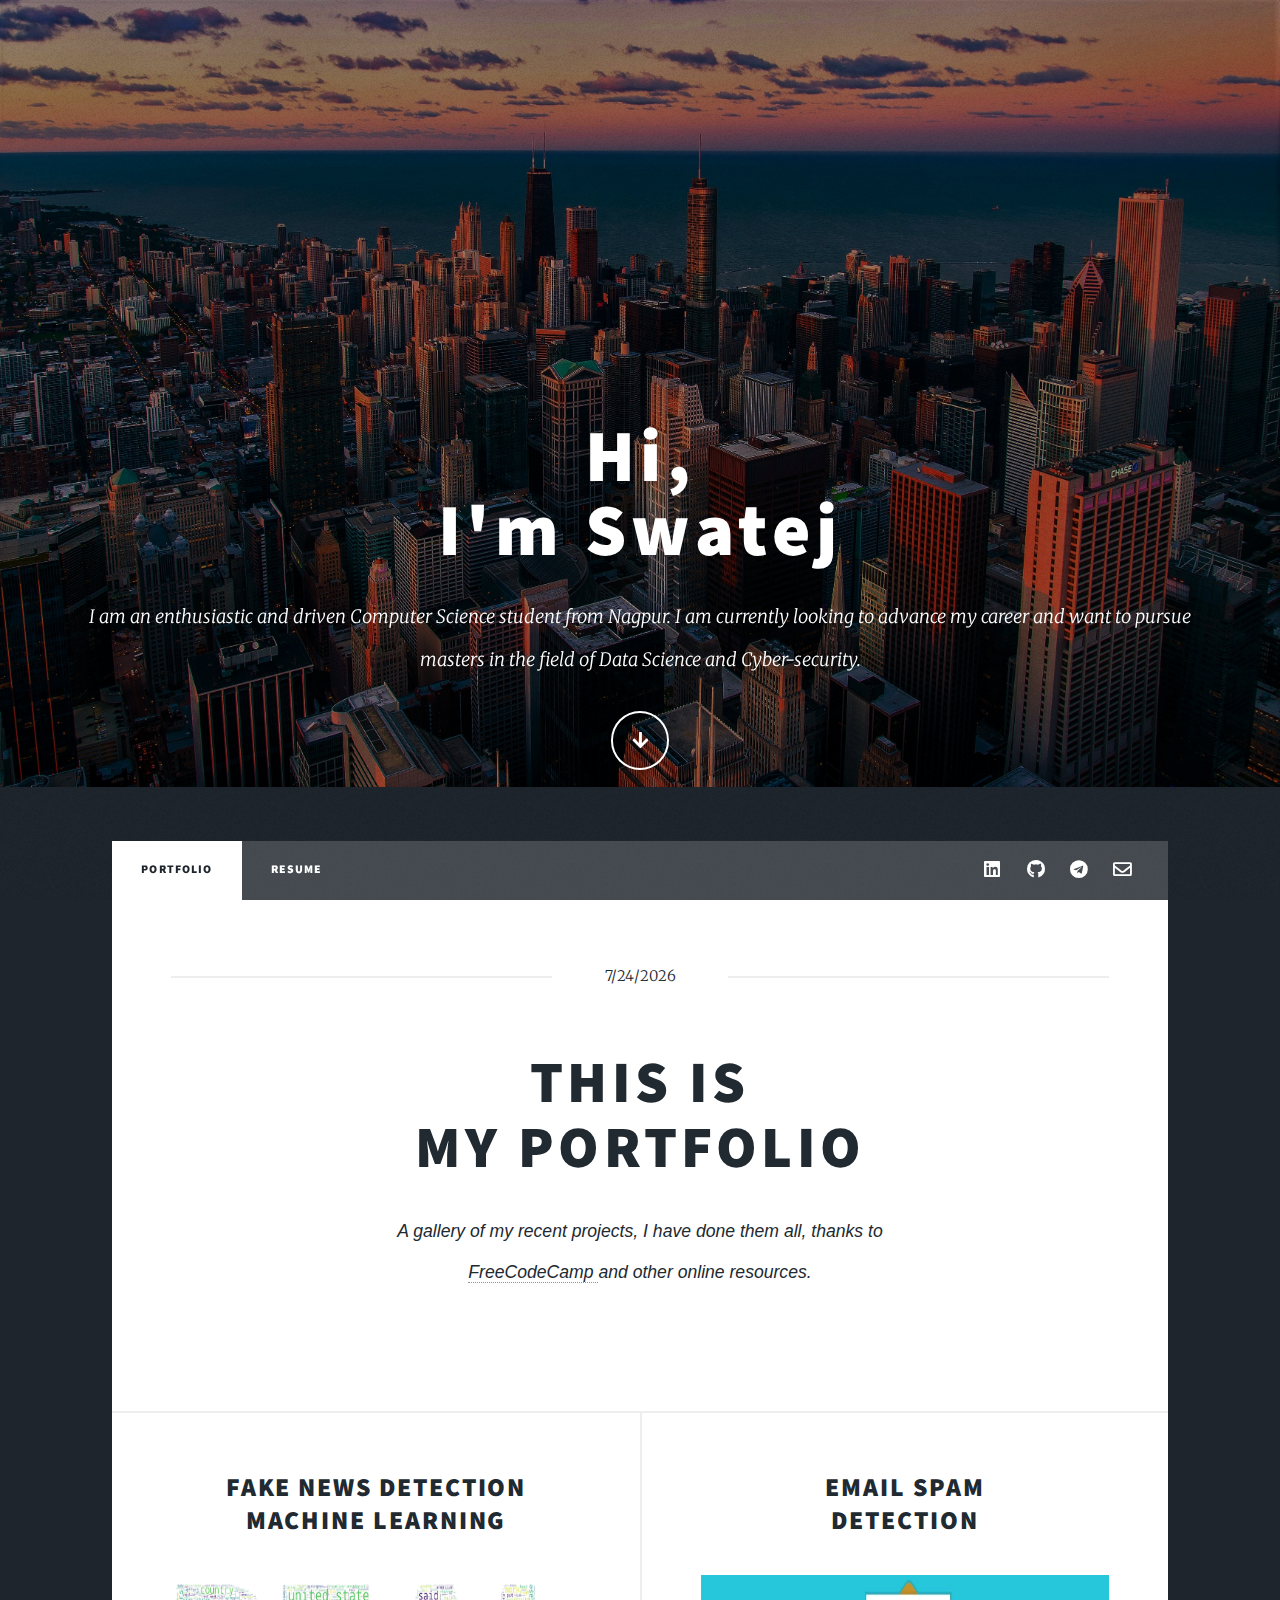
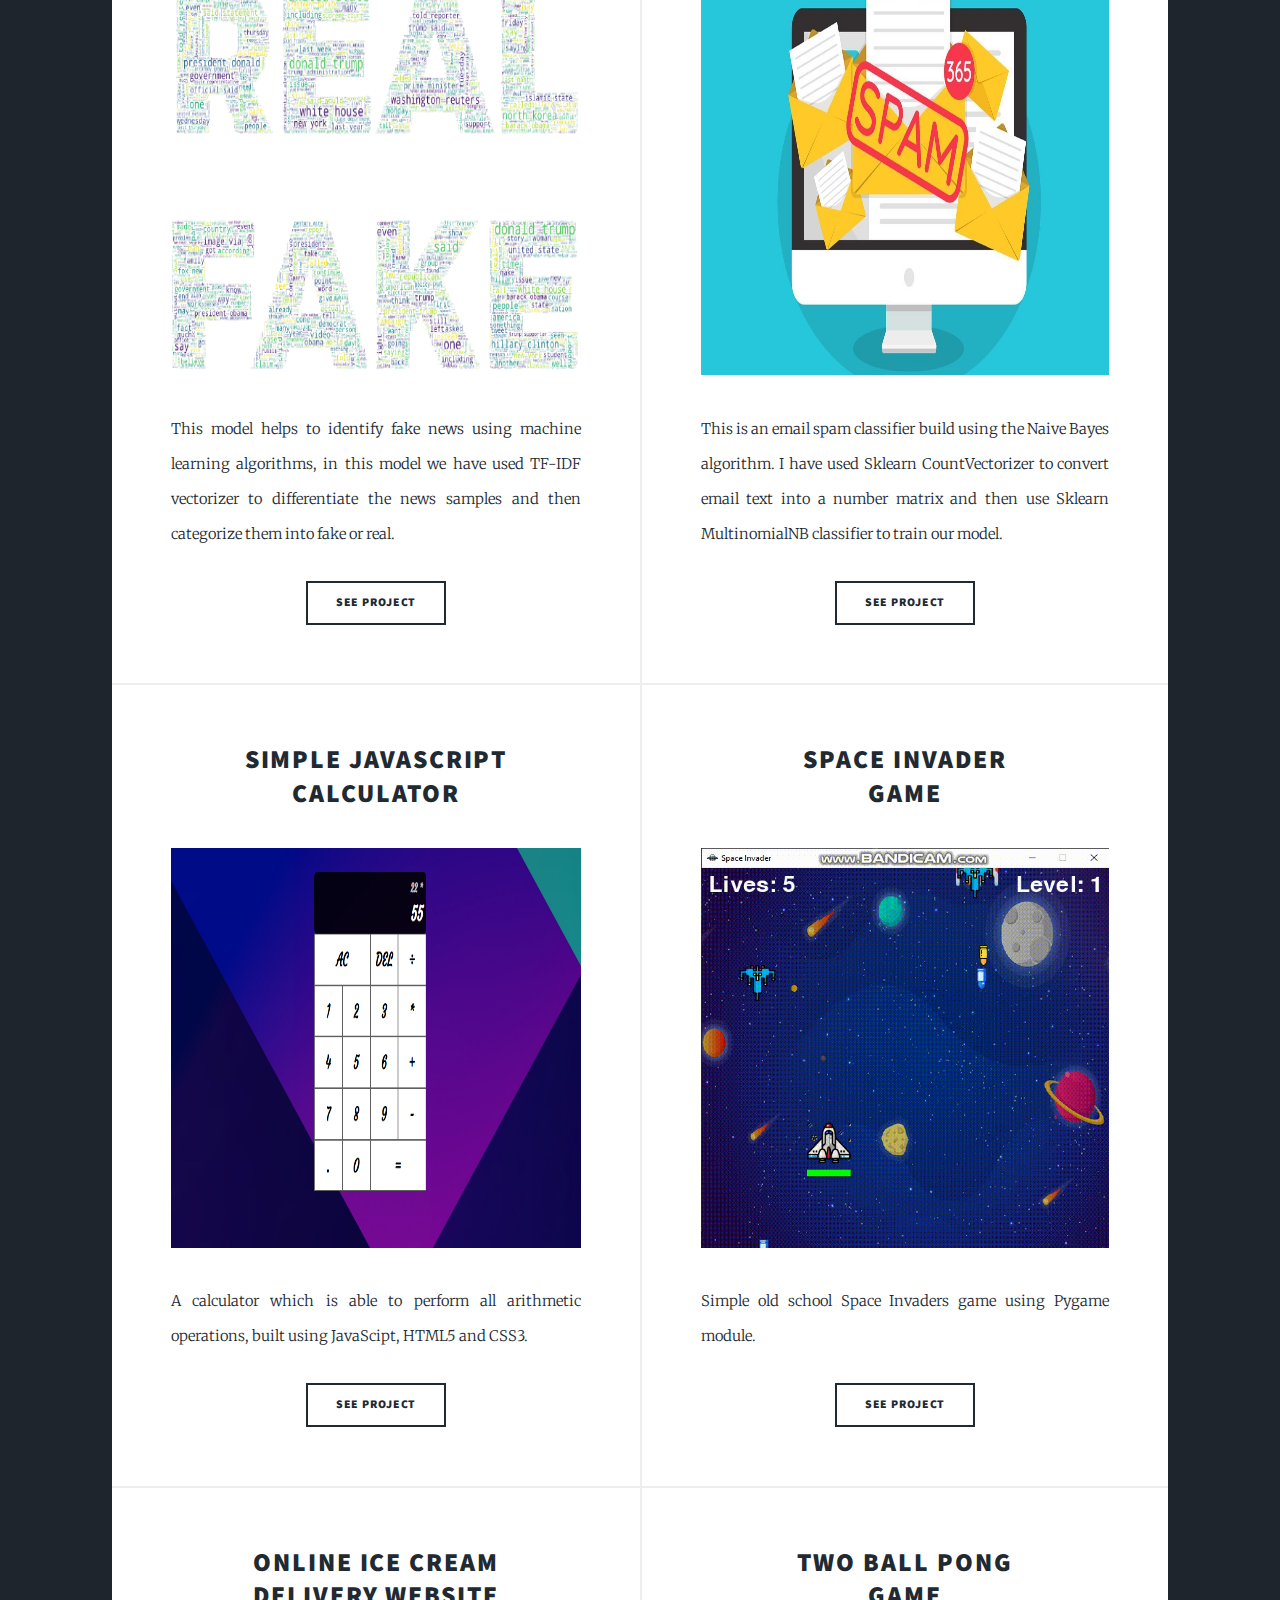
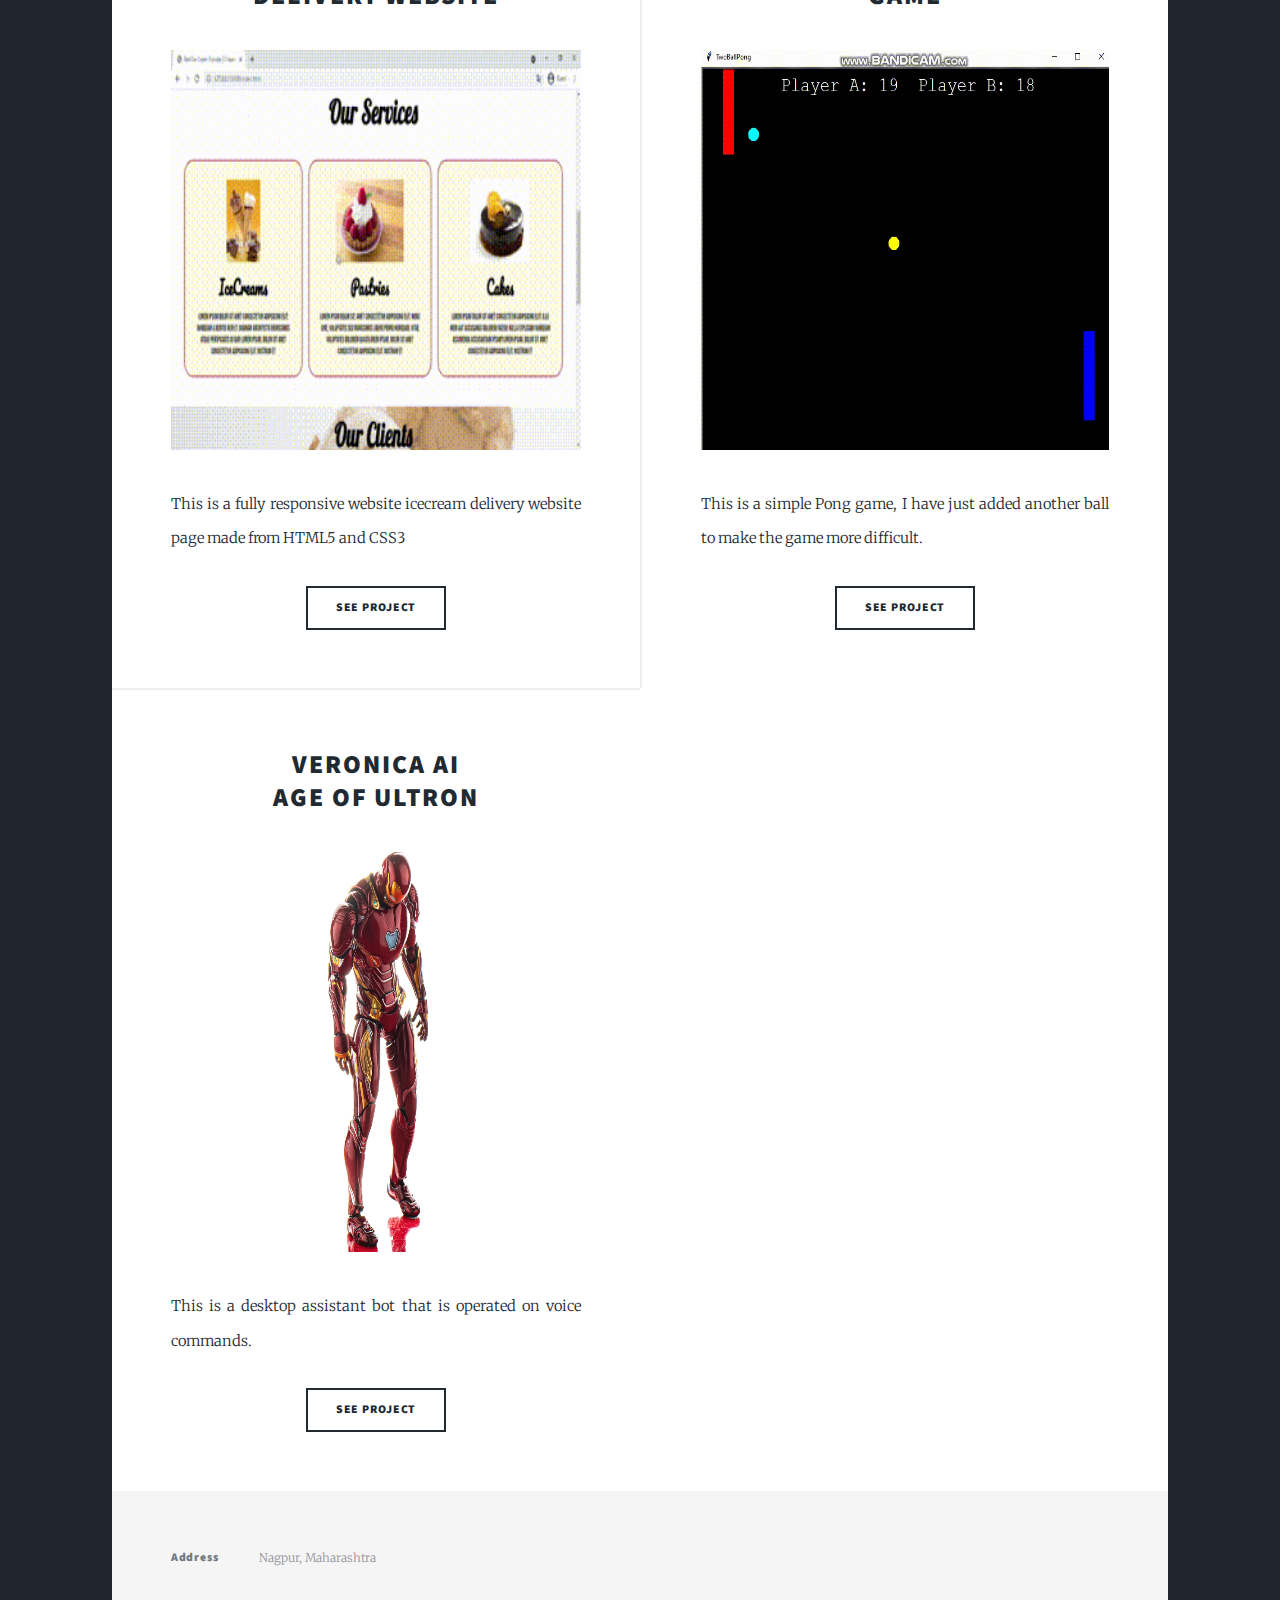
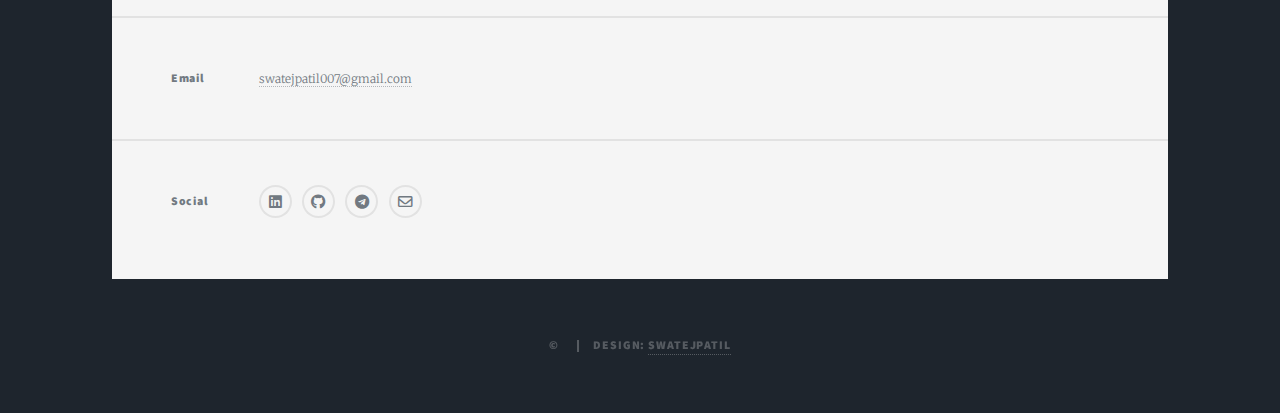
==== commit 755b2775: "Update index.html" ====
--- a/index.html
+++ b/index.html
@@ -38,7 +38,7 @@
 		<!-- Nav -->
 		<nav id="nav">
 			<ul class="links">
-				<li class="active"><a href="index.html">Porfolio</a></li>
+				<li class="active"><a href="index.html">portfolio</a></li>
 				<li><a href="generic.html">Resume</a></li>
 				<!-- <li><a href="elements.html">Elements Reference</a></li> -->
 			</ul>
@@ -66,8 +66,8 @@
 					</span>
 
 					<h2><a href="#ref">this is <br />
-							My porfolio</a></h2>
-					<p>A gallary of my recent projects, I have done them all, thanks to<br />
+							My portfolio</a></h2>
+					<p>A gallery of my recent projects, I have done them all, thanks to<br />
 						<a href="https://www.freecodecamp.org">FreeCodeCamp
 						</a> and other online resources.<br />
 					</p>
@@ -116,11 +116,11 @@
 				<article>
 					<header>
 						<!-- <span class="date">April 7, 2017</span> -->
-						<h2><a href="https://github.com/SwatejPatil/Simple-JavaScript-Calculator"> Simple JavaScript
+						<h2><a href="https://swatejpatil.github.io/Simple-JavaScript-Calculator/"> Simple JavaScript
 								<br />
 								Calculator</a></h2>
 					</header>
-					<a href="https://github.com/SwatejPatil/Simple-JavaScript-Calculator" class="image fit"><img
+					<a href="https://swatejpatil.github.io/Simple-JavaScript-Calculator/" class="image fit"><img
 							src="images/ss.PNG" alt="" /></a>
 					<p> A calculator which is able to perform all arithmetic operations, built using
 						JavaScipt, HTML5 and CSS3.</p>
@@ -248,4 +248,4 @@
 
 </body>
 
-</html>+</html>
--- a/assets/css/main.css
+++ b/assets/css/main.css
@@ -92,6 +92,7 @@
 
 	html {
 		box-sizing: border-box;
+		scroll-behavior: smooth;
 	}
 
 	*, *:before, *:after {
@@ -4709,4 +4710,4 @@
 			visibility: visible;
 		}
 
-	}+	}
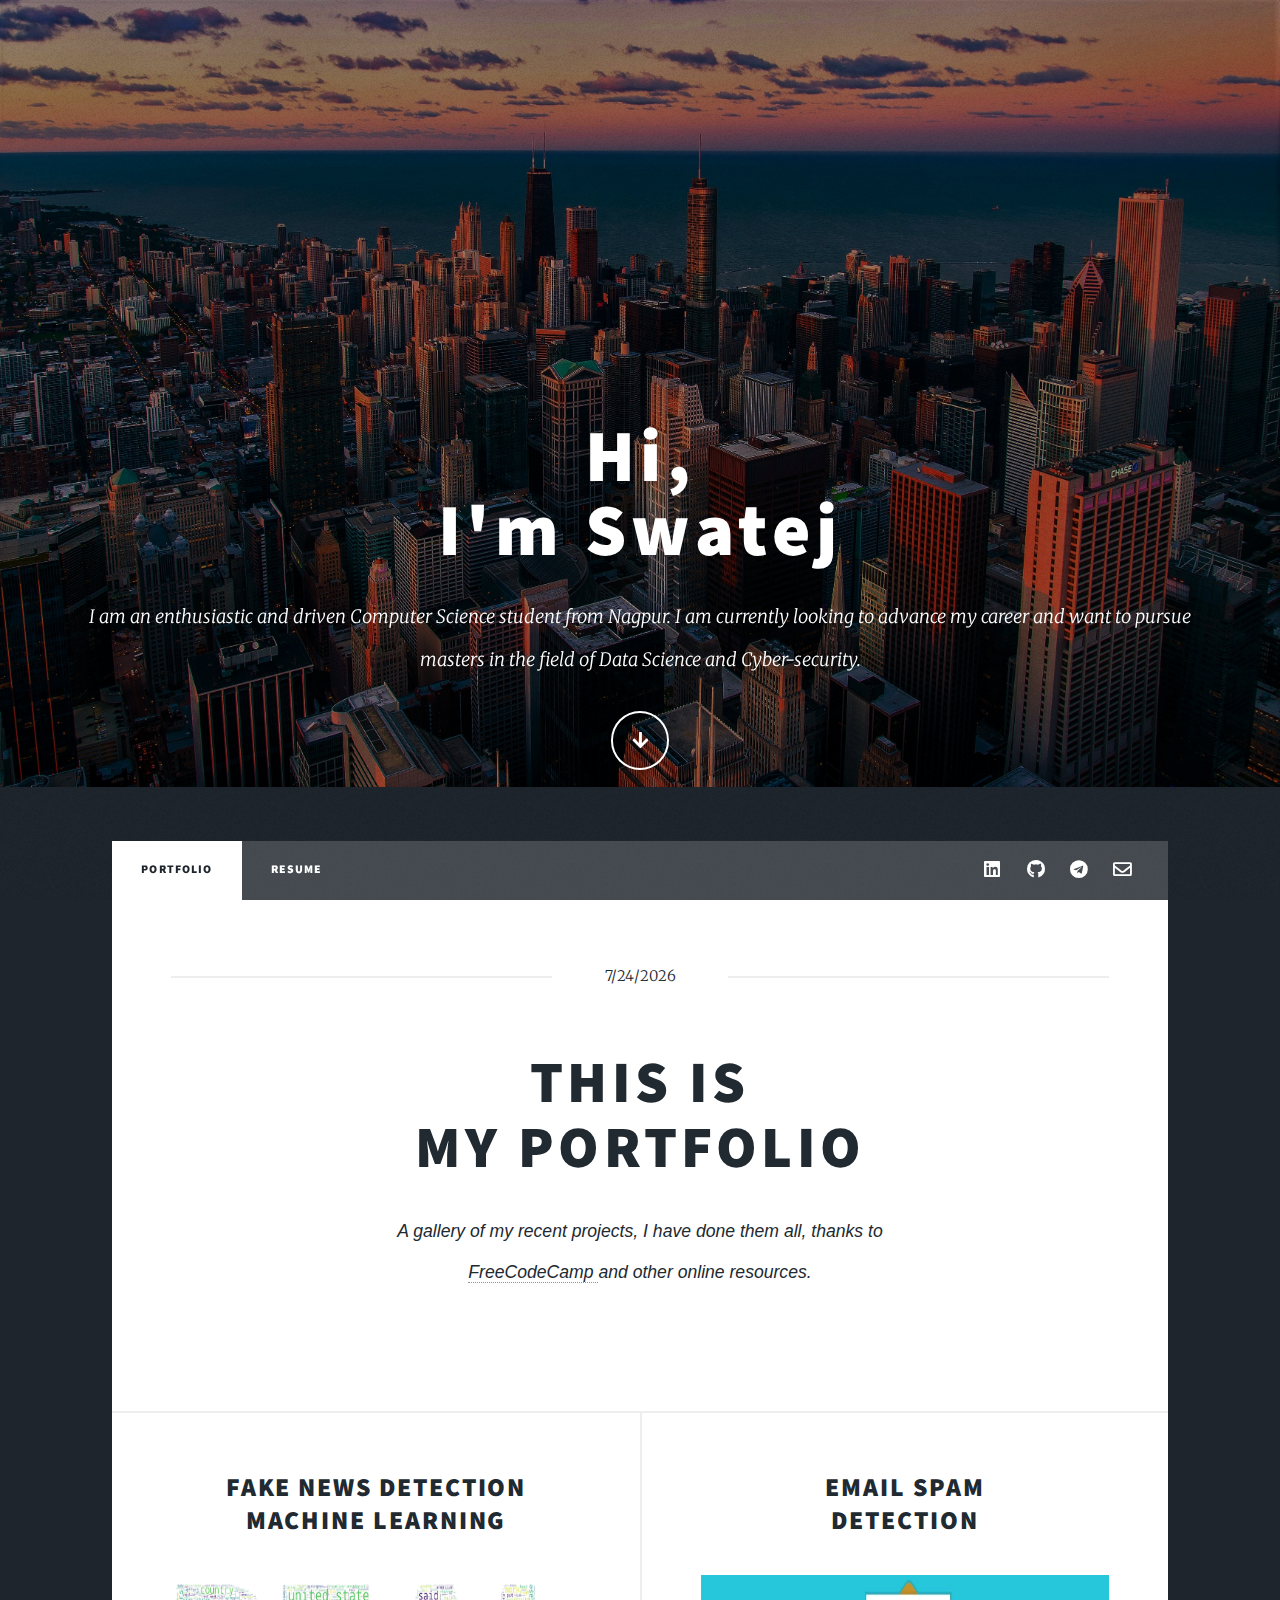
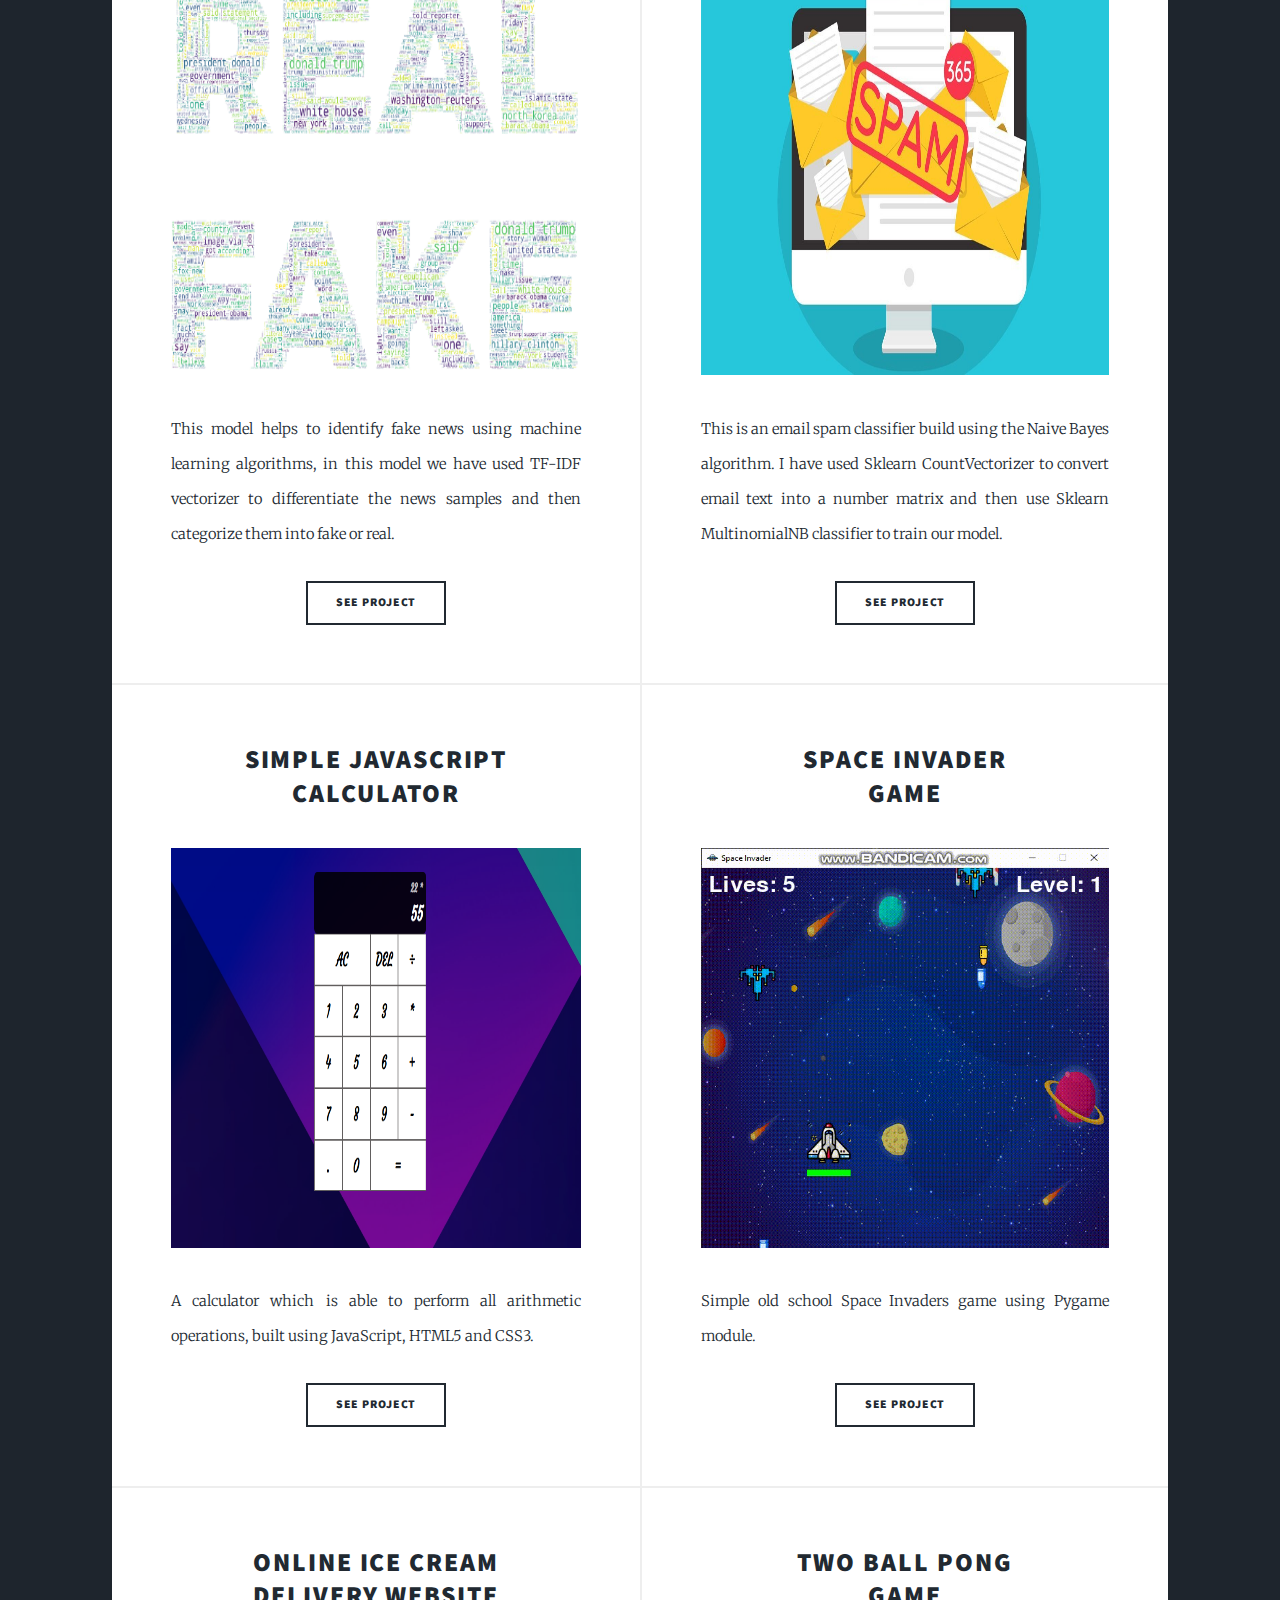
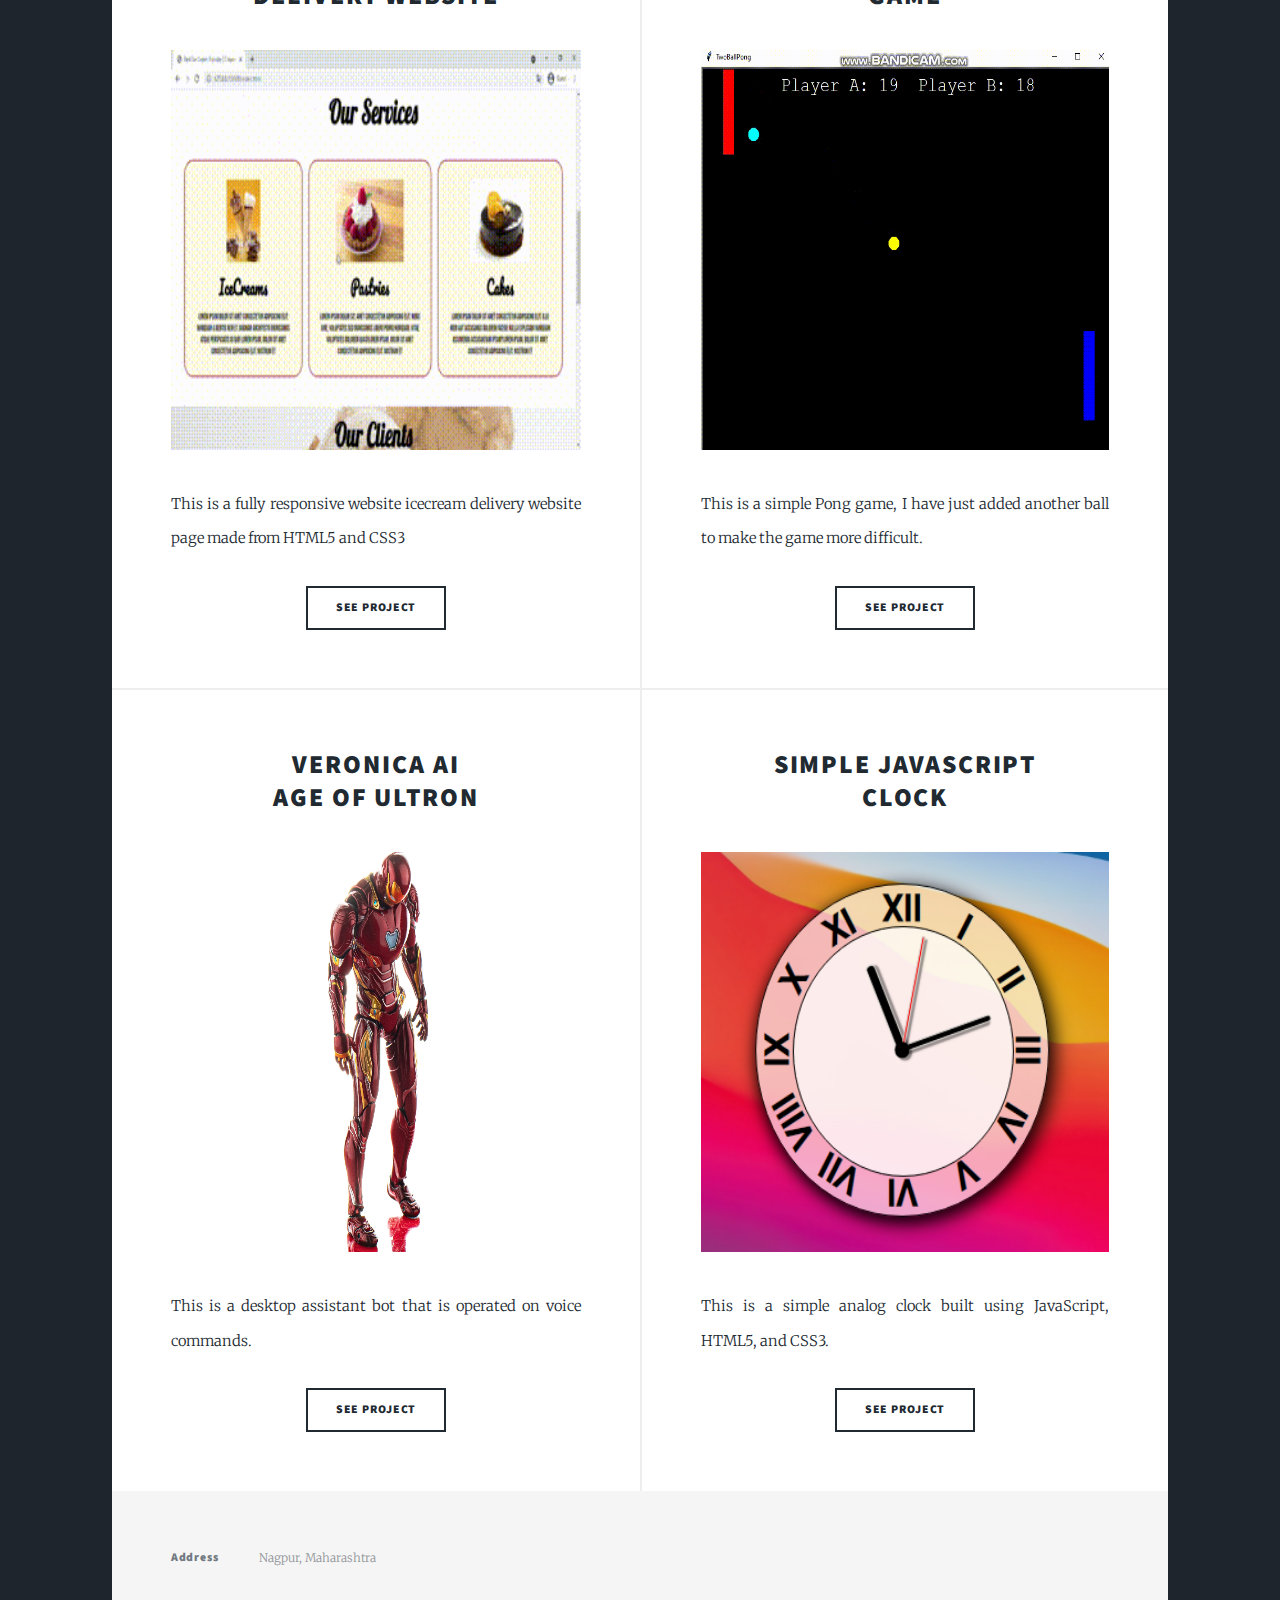
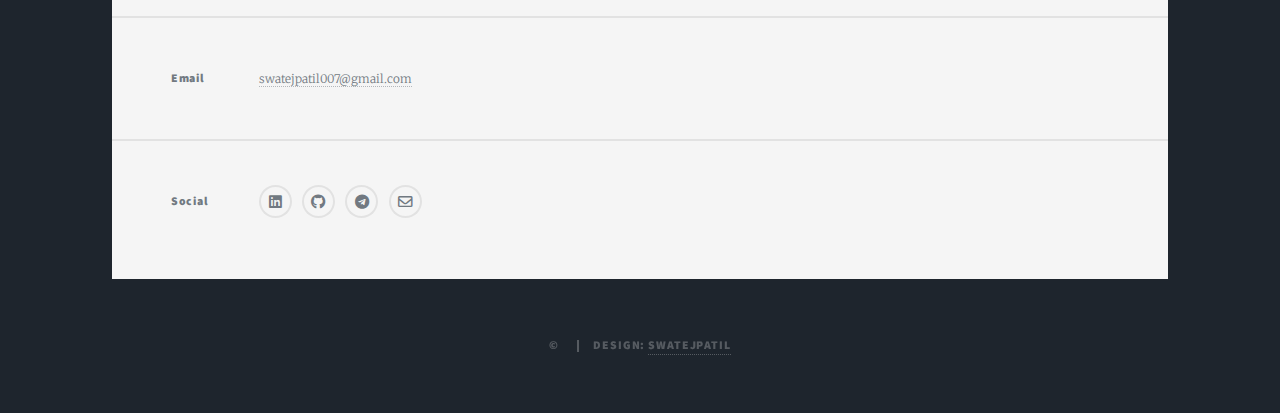
==== commit bb2cf72b: "Update index.html" ====
--- a/index.html
+++ b/index.html
@@ -123,7 +123,7 @@
 					<a href="https://swatejpatil.github.io/Simple-JavaScript-Calculator/" class="image fit"><img
 							src="images/ss.PNG" alt="" /></a>
 					<p> A calculator which is able to perform all arithmetic operations, built using
-						JavaScipt, HTML5 and CSS3.</p>
+						JavaScript, HTML5 and CSS3.</p>
 					<ul class="actions special">
 						<li><a href="https://github.com/SwatejPatil/Simple-JavaScript-Calculator" class="button">See
 								Project</a></li>
@@ -148,11 +148,11 @@
 				<article>
 					<header>
 						<!-- <span class="date">April 11, 2017</span> -->
-						<h2><a href="https://github.com/SwatejPatil/Online-Ice-Cream-Delivery-Website--CreamHeaven.com">Online
+						<h2><a href="https://swatejpatil.github.io/Online-Ice-Cream-Delivery-Website--CreamHeaven.com/">Online
 								Ice Cream<br />
 								Delivery Website</a></h2>
 					</header>
-					<a href="https://github.com/SwatejPatil/Online-Ice-Cream-Delivery-Website--CreamHeaven.com"
+					<a href="https://swatejpatil.github.io/Online-Ice-Cream-Delivery-Website--CreamHeaven.com/"
 						class="image fit"><img src="images/icecream.gif" alt="" /></a>
 					<p>This is a fully responsive website icecream delivery website page made from HTML5 and CSS3</p>
 					<ul class="actions special">
@@ -186,6 +186,22 @@
 					<p>This is a desktop assistant bot that is operated on voice commands.</p>
 					<ul class="actions special">
 						<li><a href="https://github.com/SwatejPatil/Vironica-AI-Age-of-Ultron" class="button">See
+								Project</a></li>
+					</ul>
+				</article>
+
+				<article>
+					<header>
+						<!-- <span class="date">April 7, 2017</span> -->
+						<h2><a href="https://swatejpatil.github.io/Simple-JavaScript-Clock/"> Simple JavaScript
+								<br />
+								Clock</a></h2>
+					</header>
+					<a href="https://swatejpatil.github.io/Simple-JavaScript-Clock/" class="image fit"><img
+							src="images/jsclock.PNG" alt="" /></a>
+					<p> This is a simple analog clock built using JavaScript, HTML5, and CSS3.</p>
+					<ul class="actions special">
+						<li><a href="https://github.com/SwatejPatil/Simple-JavaScript-Clock" class="button">See
 								Project</a></li>
 					</ul>
 				</article>
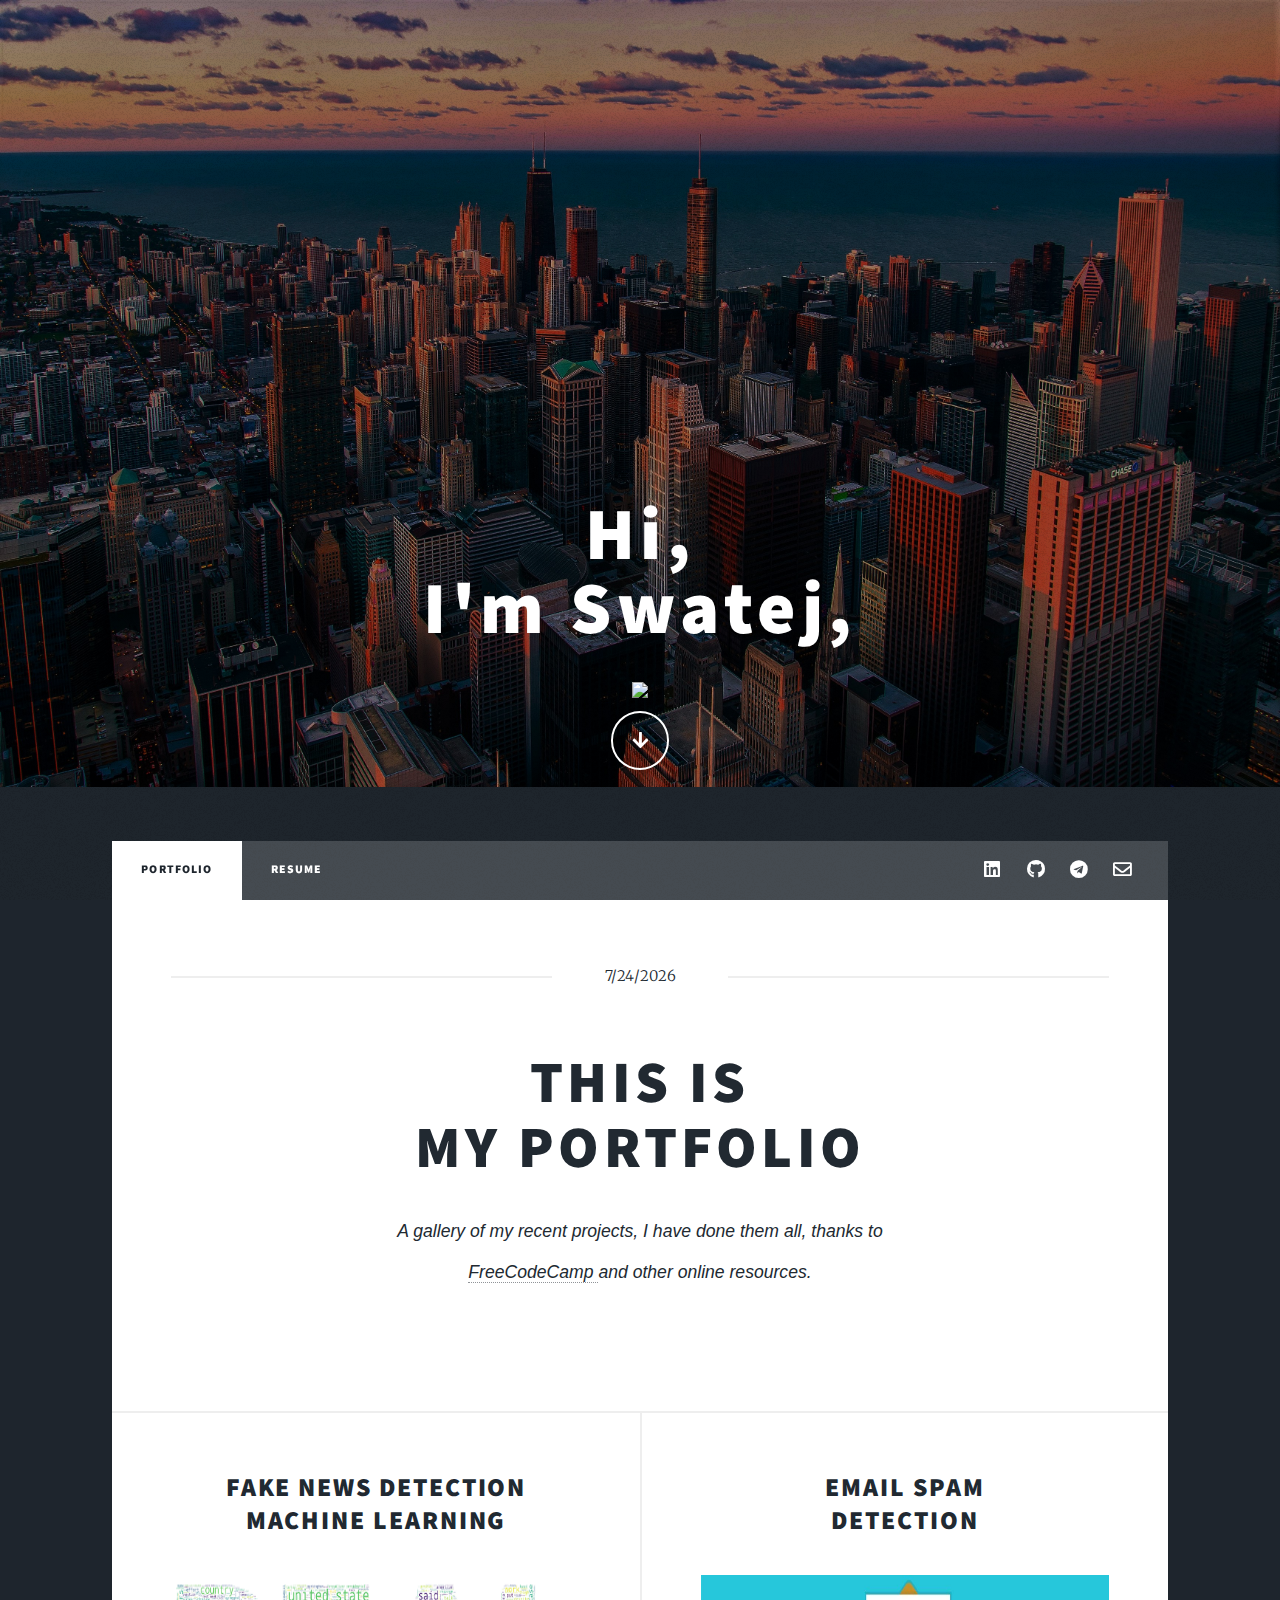
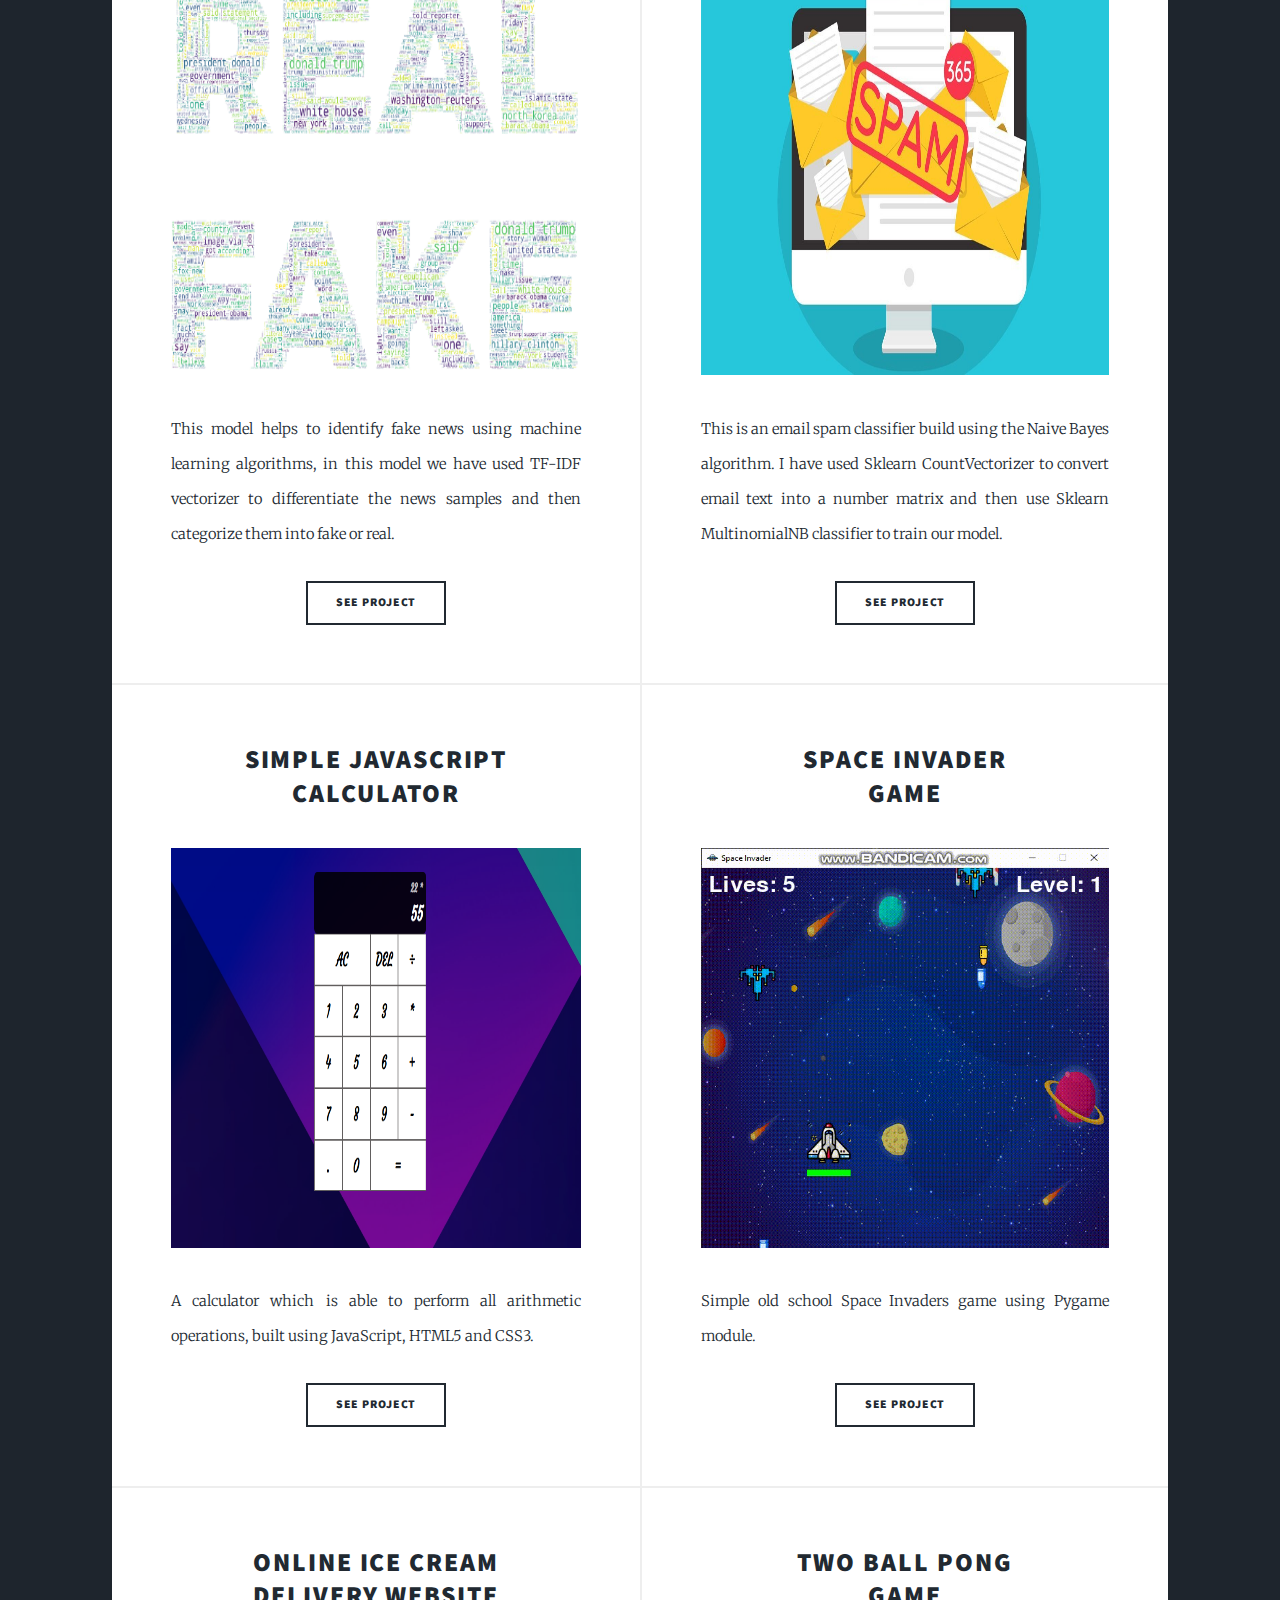
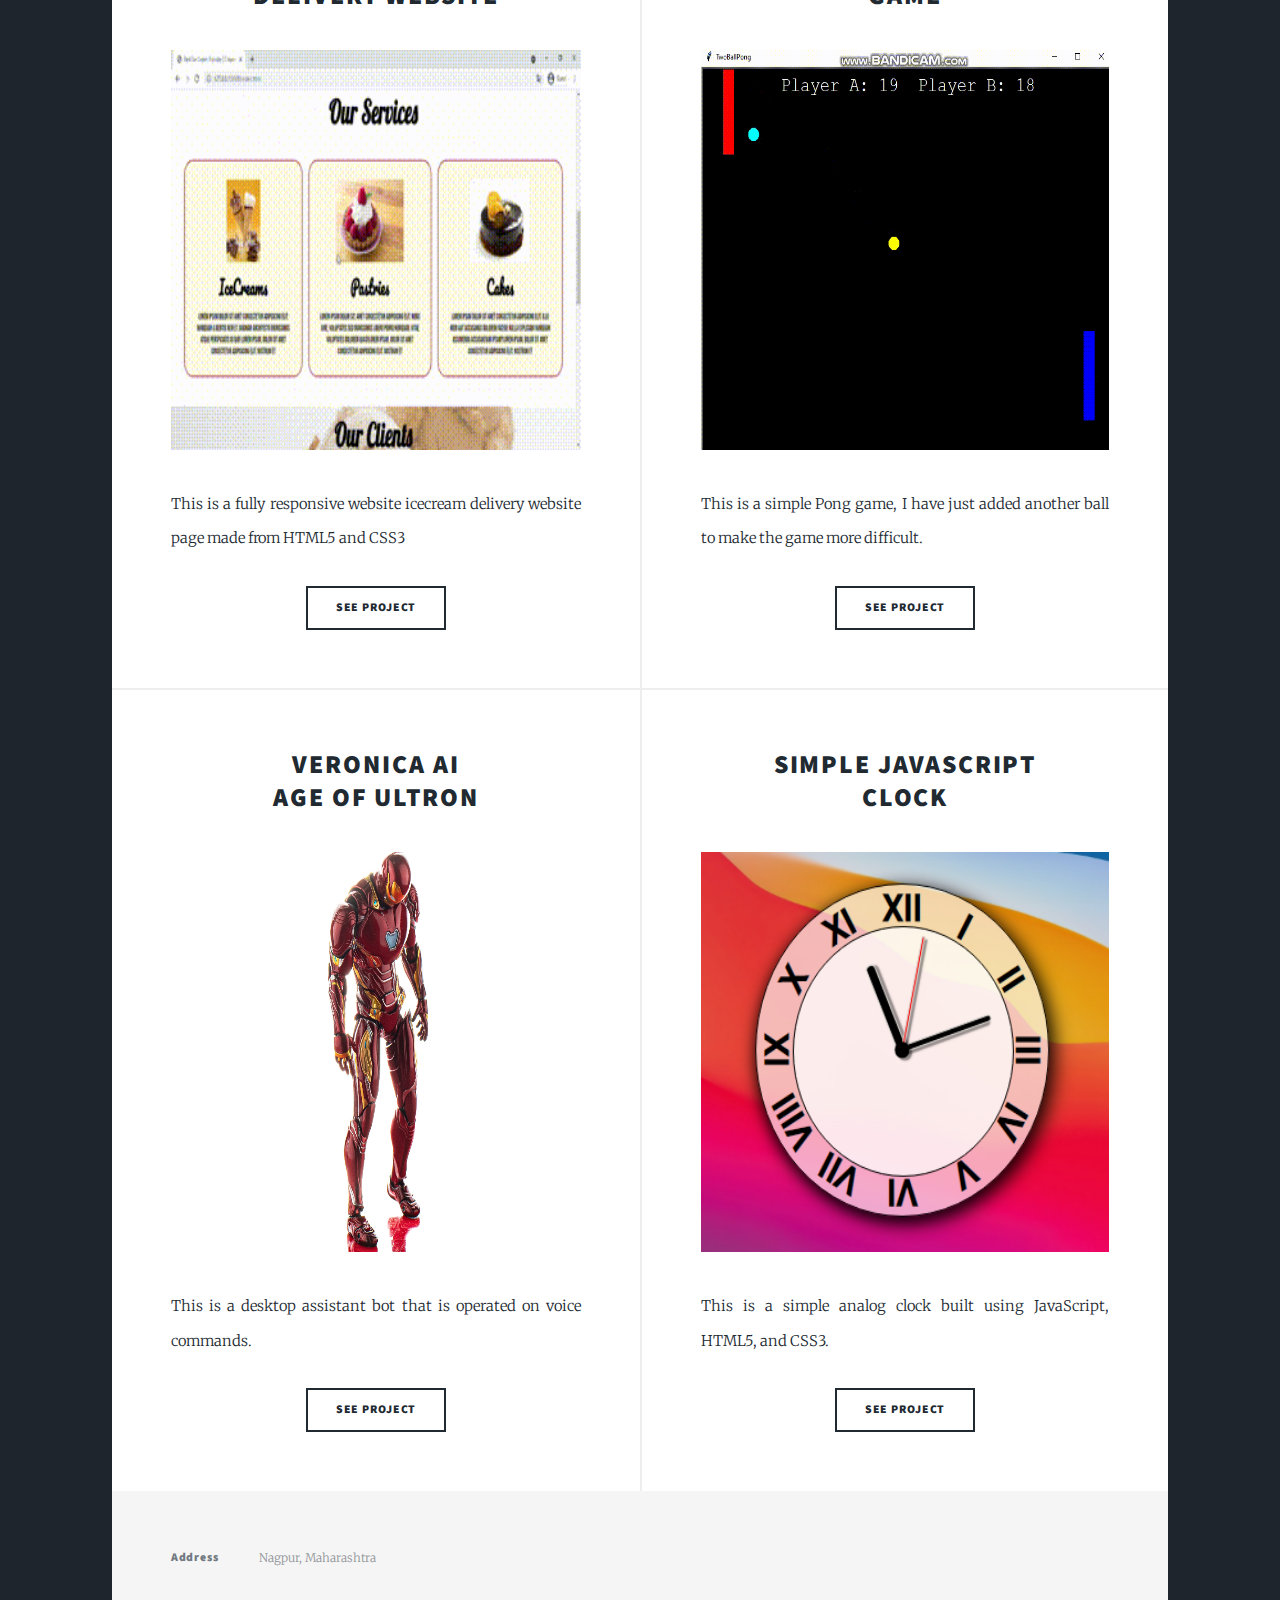
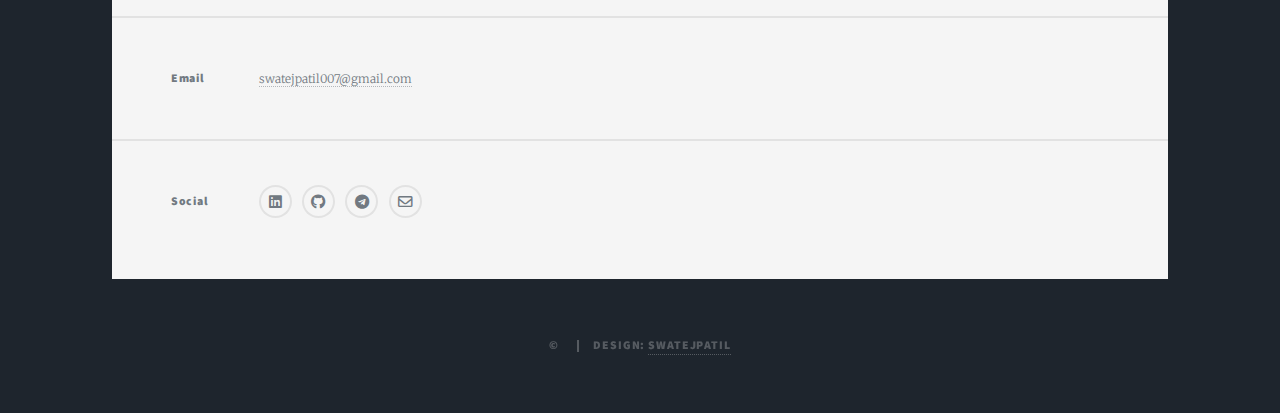
==== commit 2949e811: "Update index.html" ====
--- a/index.html
+++ b/index.html
@@ -7,8 +7,11 @@
 	<meta charset="utf-8" />
 	<meta name="viewport" content="width=device-width, initial-scale=1, user-scalable=no" />
 	<link rel="stylesheet" href="assets/css/main.css" />
+	<link href="https://fonts.googleapis.com/css2?family=Rampart+One&display=swap" rel="stylesheet">
+		<link href="https://fonts.googleapis.com/css2?family=Knewave&display=swap" rel="stylesheet">
 	<noscript>
 		<link rel="stylesheet" href="assets/css/noscript.css" />
+		
 	</noscript>
 </head>
 
@@ -19,12 +22,17 @@
 
 		<!-- Intro -->
 		<div id="intro">
-			<h1>Hi, <br />
-				I'm Swatej
+			<h1 id="me">Hi, <br />
+				I'm Swatej,
 
 			</h1>
-			<p>I am an enthusiastic and driven Computer Science student from Nagpur. I am currently looking to advance
-				my career and want to pursue masters in the field of Data Science and Cyber-security.</p>
+			<!-- <p>I am an enthusiastic and driven Computer Science student from Nagpur. I am currently looking to advance
+				my career and want to pursue masters in the field of Data Science and Cyber-security.</p> -->
+			<div id="svg" align="center">
+				<img src="https://readme-typing-svg.herokuapp.com?font=Knewave&color=F7F7F7&size=40&center=true&vCenter=true&width=1000&height=100&lines=Computer+Science+Student;Web+Developer;Graphics+Designer;Cybersecurity+Enthusiast;Making+a+Dent+in+the+Universe" />
+				
+
+			</div>
 			<ul class="actions">
 				<li><a href="#header" class="button icon solid solo fa-arrow-down scrolly">Continue</a></li>
 			</ul>
@@ -39,7 +47,7 @@
 		<nav id="nav">
 			<ul class="links">
 				<li class="active"><a href="index.html">portfolio</a></li>
-				<li><a href="generic.html">Resume</a></li>
+				<li><a href="resume.html">Resume</a></li>
 				<!-- <li><a href="elements.html">Elements Reference</a></li> -->
 			</ul>
 			<ul class="icons">
@@ -148,11 +156,11 @@
 				<article>
 					<header>
 						<!-- <span class="date">April 11, 2017</span> -->
-						<h2><a href="https://swatejpatil.github.io/Online-Ice-Cream-Delivery-Website--CreamHeaven.com/">Online
+						<h2><a href="https://github.com/SwatejPatil/Online-Ice-Cream-Delivery-Website--CreamHeaven.com">Online
 								Ice Cream<br />
 								Delivery Website</a></h2>
 					</header>
-					<a href="https://swatejpatil.github.io/Online-Ice-Cream-Delivery-Website--CreamHeaven.com/"
+					<a href="https://github.com/SwatejPatil/Online-Ice-Cream-Delivery-Website--CreamHeaven.com"
 						class="image fit"><img src="images/icecream.gif" alt="" /></a>
 					<p>This is a fully responsive website icecream delivery website page made from HTML5 and CSS3</p>
 					<ul class="actions special">
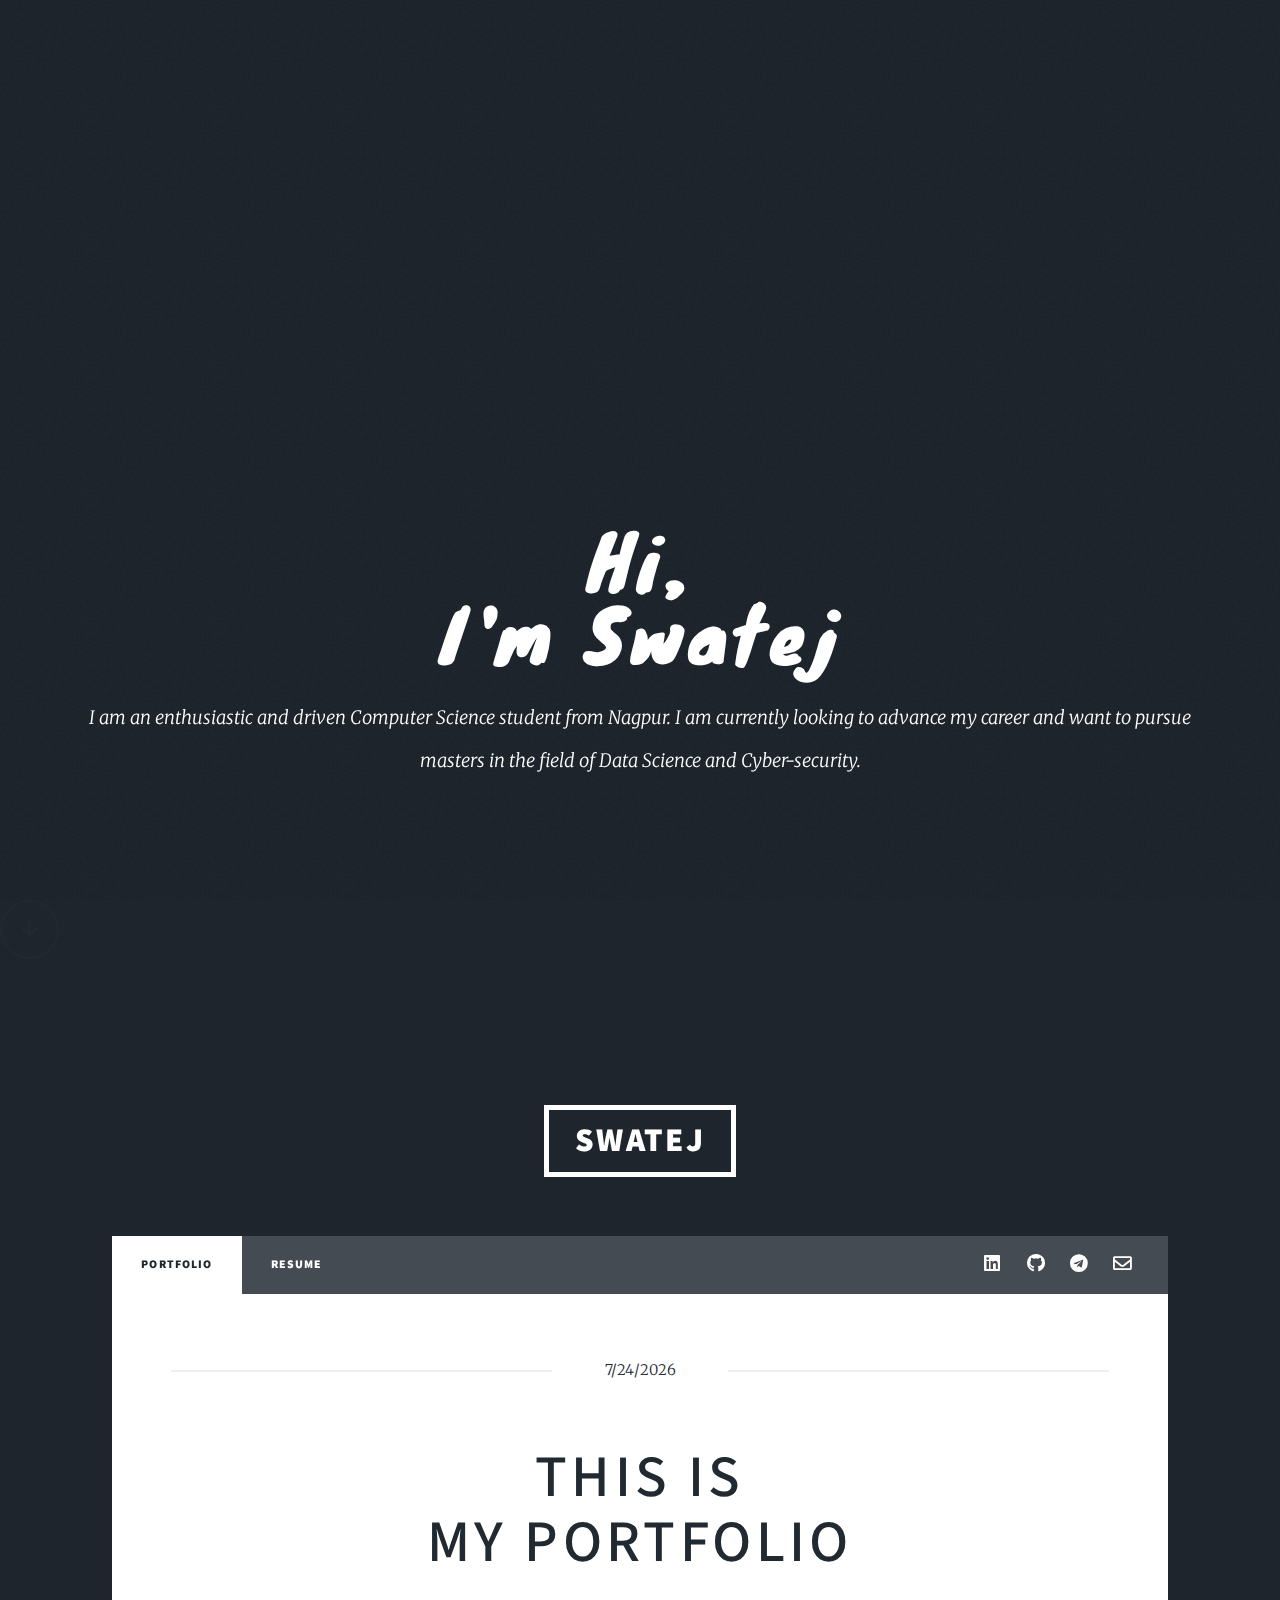
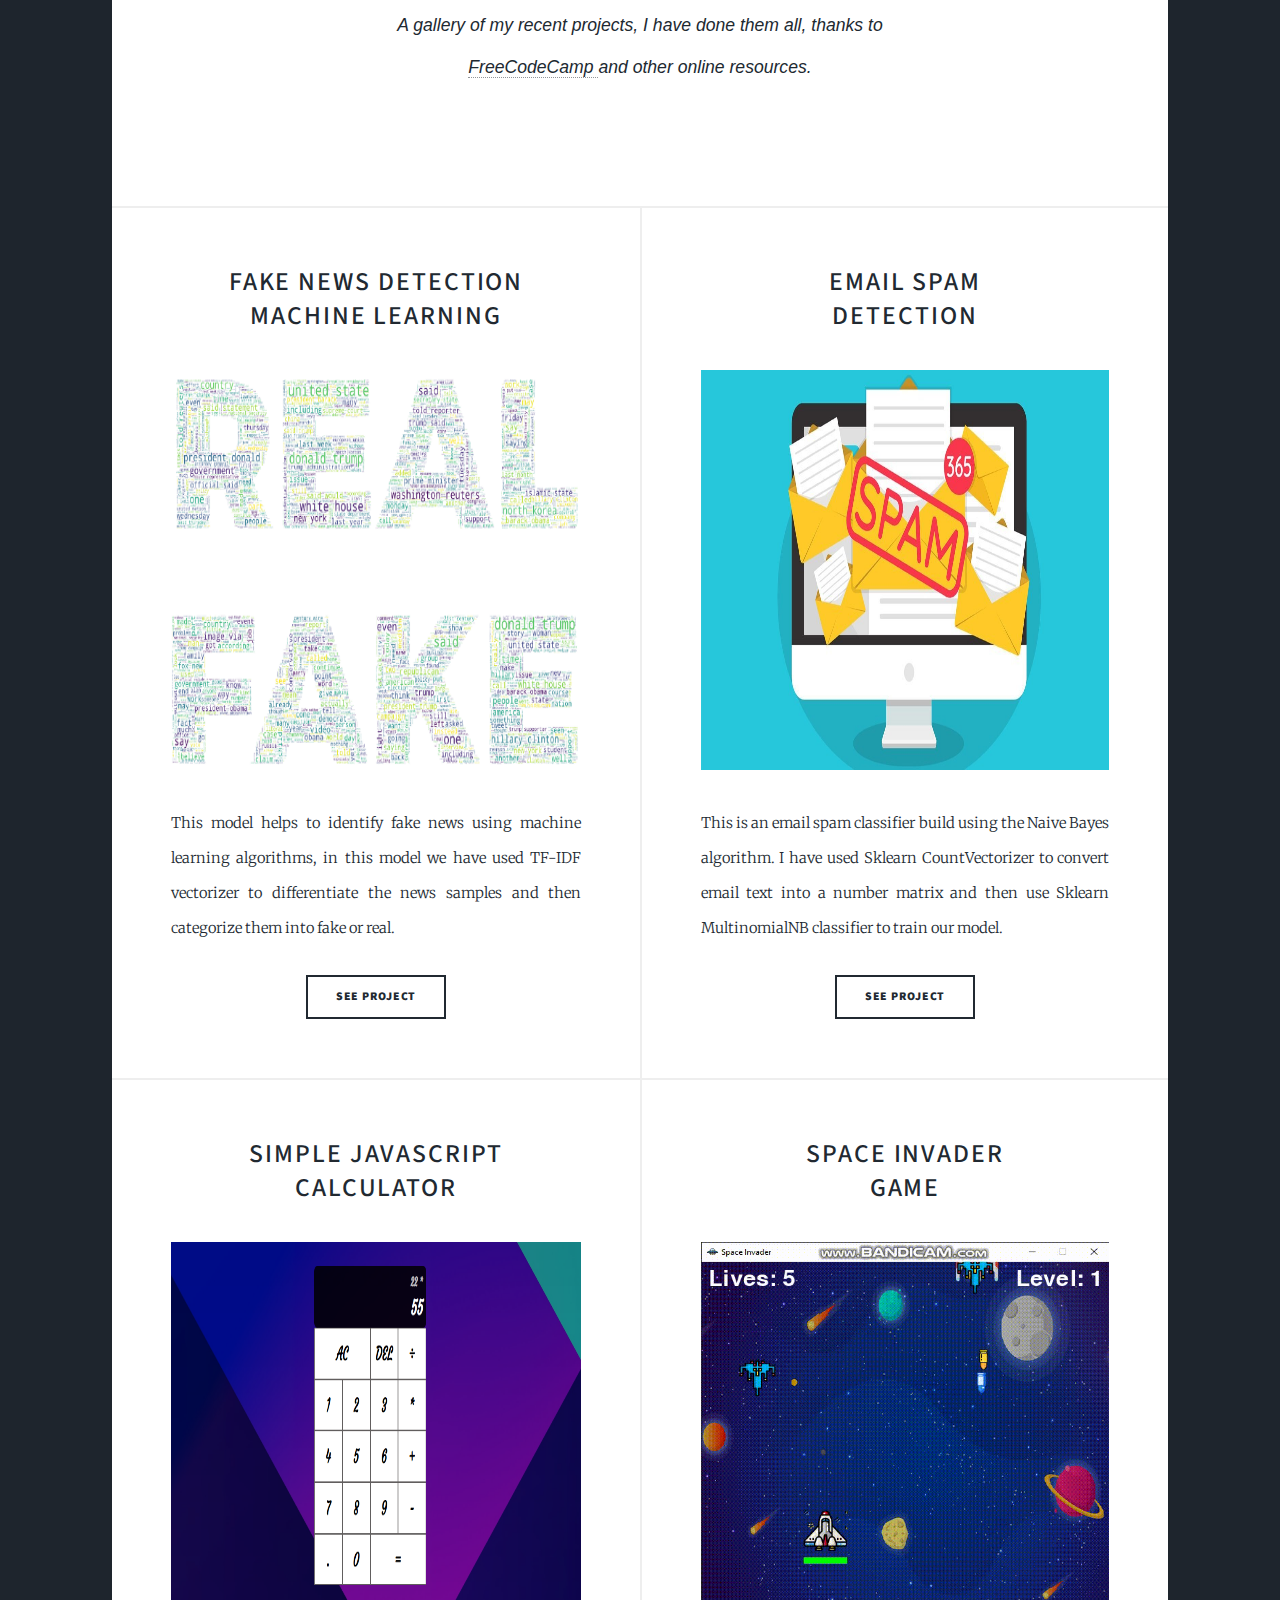
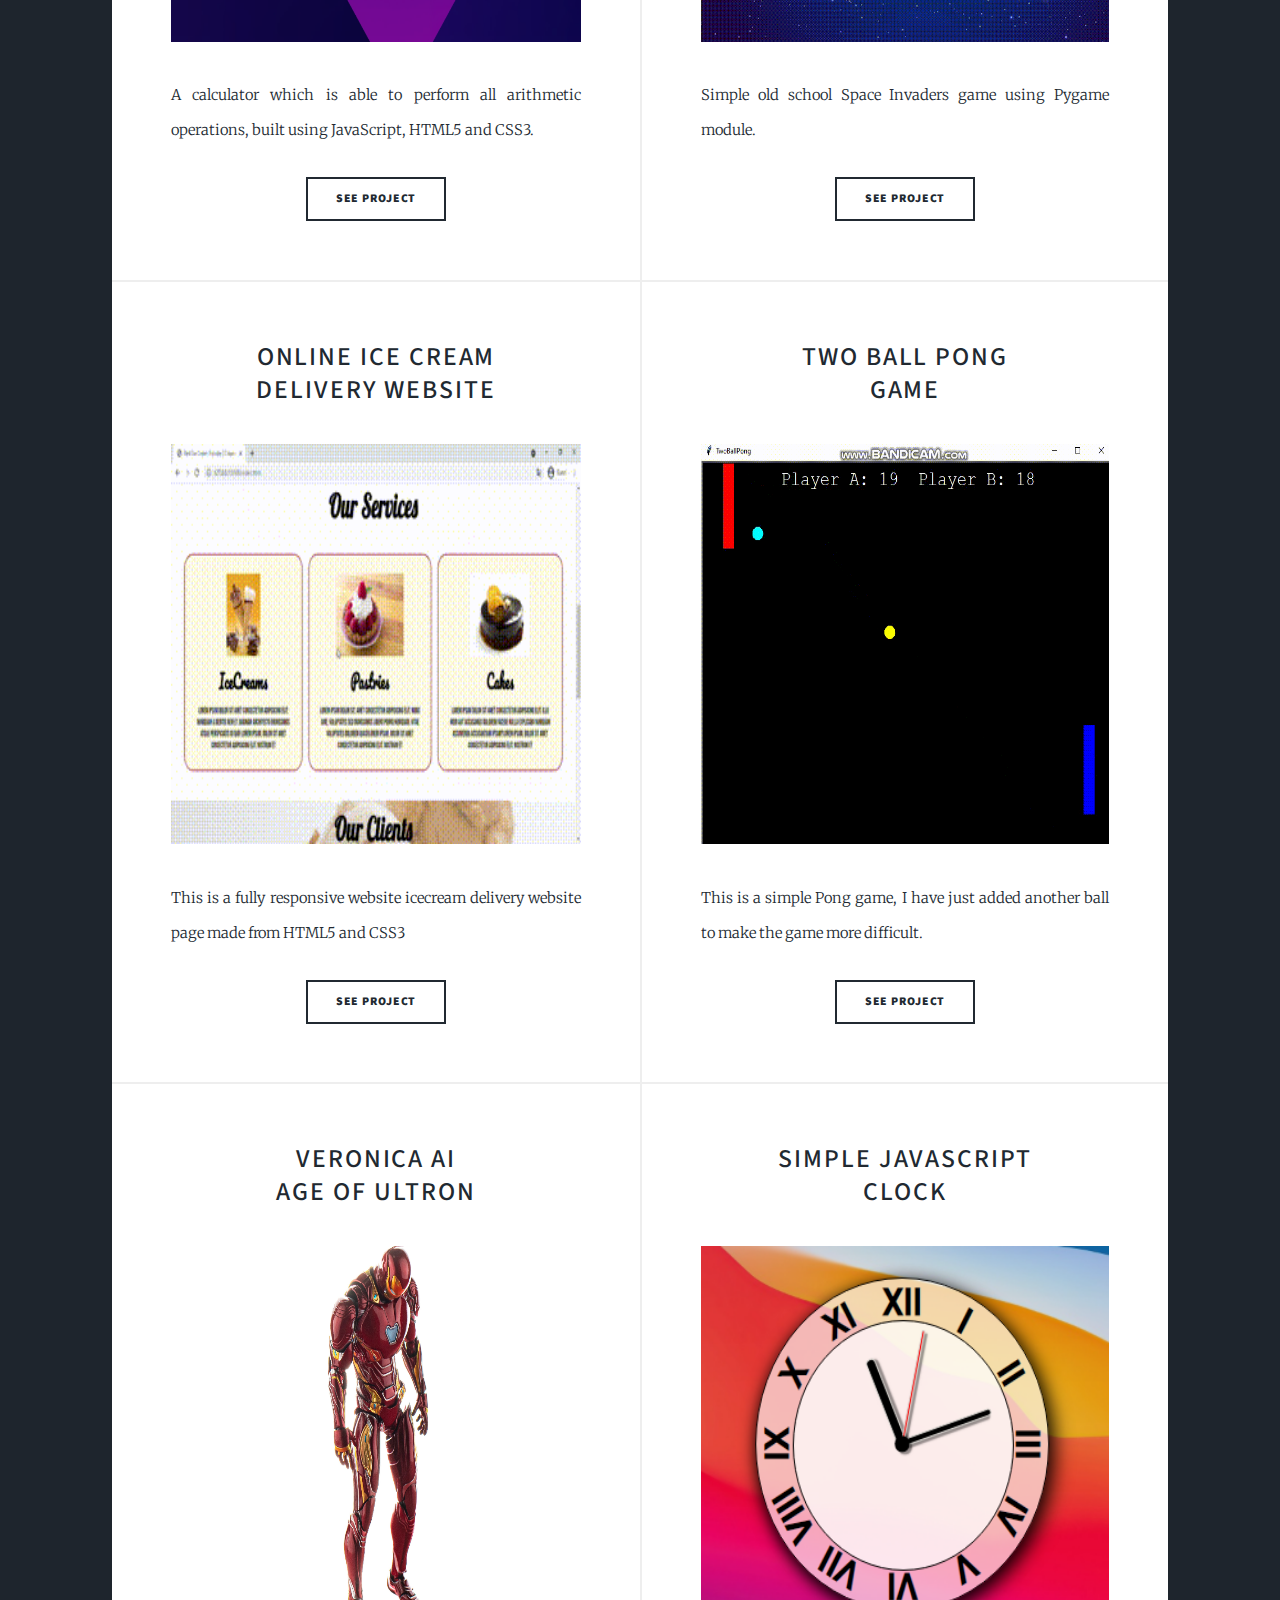
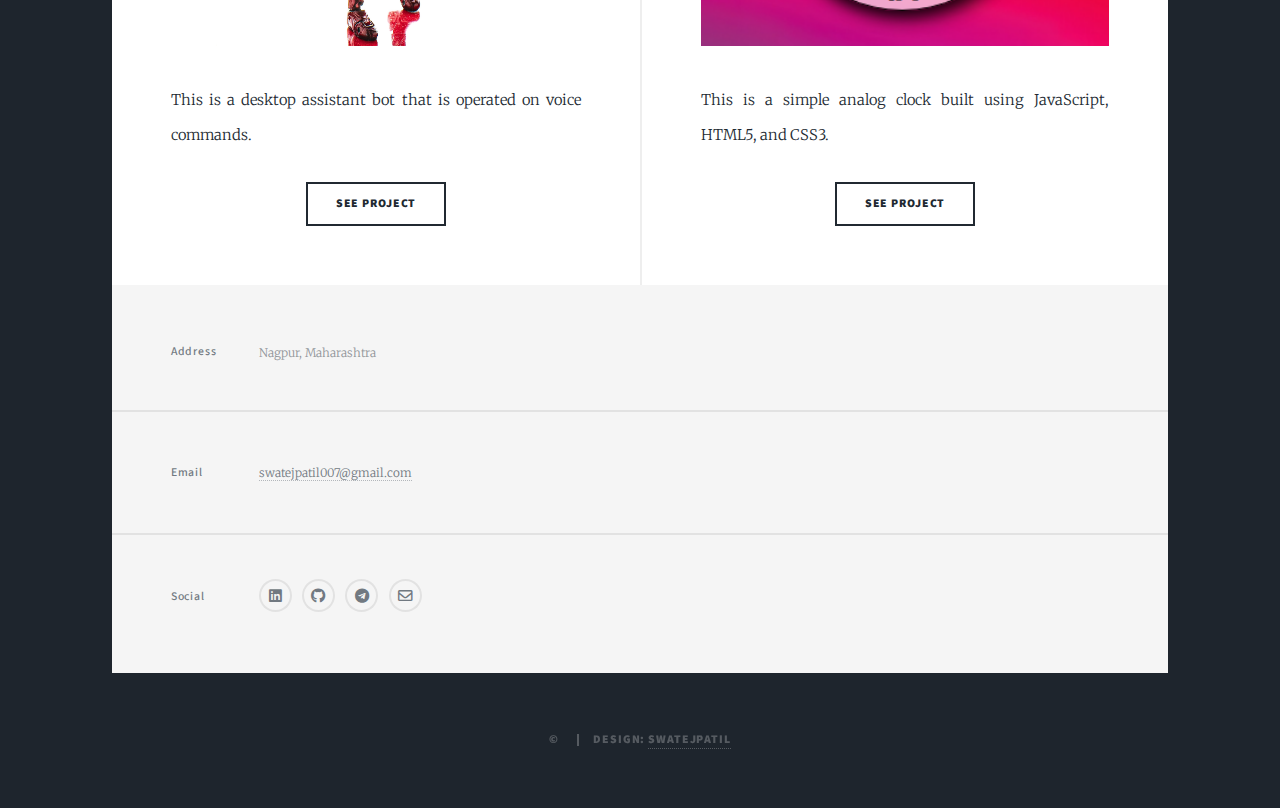
==== commit b21761b3: "Update index.html" ====
--- a/index.html
+++ b/index.html
@@ -23,14 +23,14 @@
 		<!-- Intro -->
 		<div id="intro">
 			<h1 id="me">Hi, <br />
-				I'm Swatej,
+				I'm Swatej
 
 			</h1>
-			<!-- <p>I am an enthusiastic and driven Computer Science student from Nagpur. I am currently looking to advance
-				my career and want to pursue masters in the field of Data Science and Cyber-security.</p> -->
-			<div id="svg" align="center">
+			<p id="p">I am an enthusiastic and driven Computer Science student from Nagpur. I am currently looking to advance
+				my career and want to pursue masters in the field of Data Science and Cyber-security.</p>
+			<!-- <div id="svg" align="center">
 				<img src="https://readme-typing-svg.herokuapp.com?font=Knewave&color=F7F7F7&size=40&center=true&vCenter=true&width=1000&height=100&lines=Computer+Science+Student;Web+Developer;Graphics+Designer;Cybersecurity+Enthusiast;Making+a+Dent+in+the+Universe" />
-				
+				 -->
 
 			</div>
 			<ul class="actions">
--- a/assets/css/main.css
+++ b/assets/css/main.css
@@ -184,7 +184,7 @@
 
 	h1, h2, h3, h4, h5, h6 {
 		font-family: "Source Sans Pro", Helvetica, sans-serif;
-		font-weight: 900;
+		font-weight: 500;
 		line-height: 1.5;
 		letter-spacing: 0.075em;
 		
@@ -199,9 +199,10 @@
 
 	h1 {
 		transition: transform .2s;
-		font-size: 4rem;
+		font-size: 3rem;
 		line-height: 1.1;
 		margin: 0 0 2rem 0;
+		font-family: 'Knewave';
 	}
 
 	h1:hover{
@@ -340,6 +341,7 @@
 	hr {
 		border-bottom-color: #eeeeee;
 	}
+
 
 /* Row */
 
@@ -3256,7 +3258,7 @@
 			width: 100%;
 			height: 100%;
 			background-color: #212931;
-			background-image: url("../../images/overlay.png"), linear-gradient(0deg, rgba(0, 0, 0, 0.1), rgba(0, 0, 0, 0.1)), url("../../images/bg.jpg");
+			background-image: url("../../images/overlay.png"), linear-gradient(0deg, rgba(0, 0, 0, 0.1), rgba(0, 0, 0, 0.1)), url("../../images/bg1.jpg");
 			background-size: auto,								auto,														100% auto;
 			background-position: center,								center,														top center;
 			background-repeat: repeat,								no-repeat,													no-repeat;
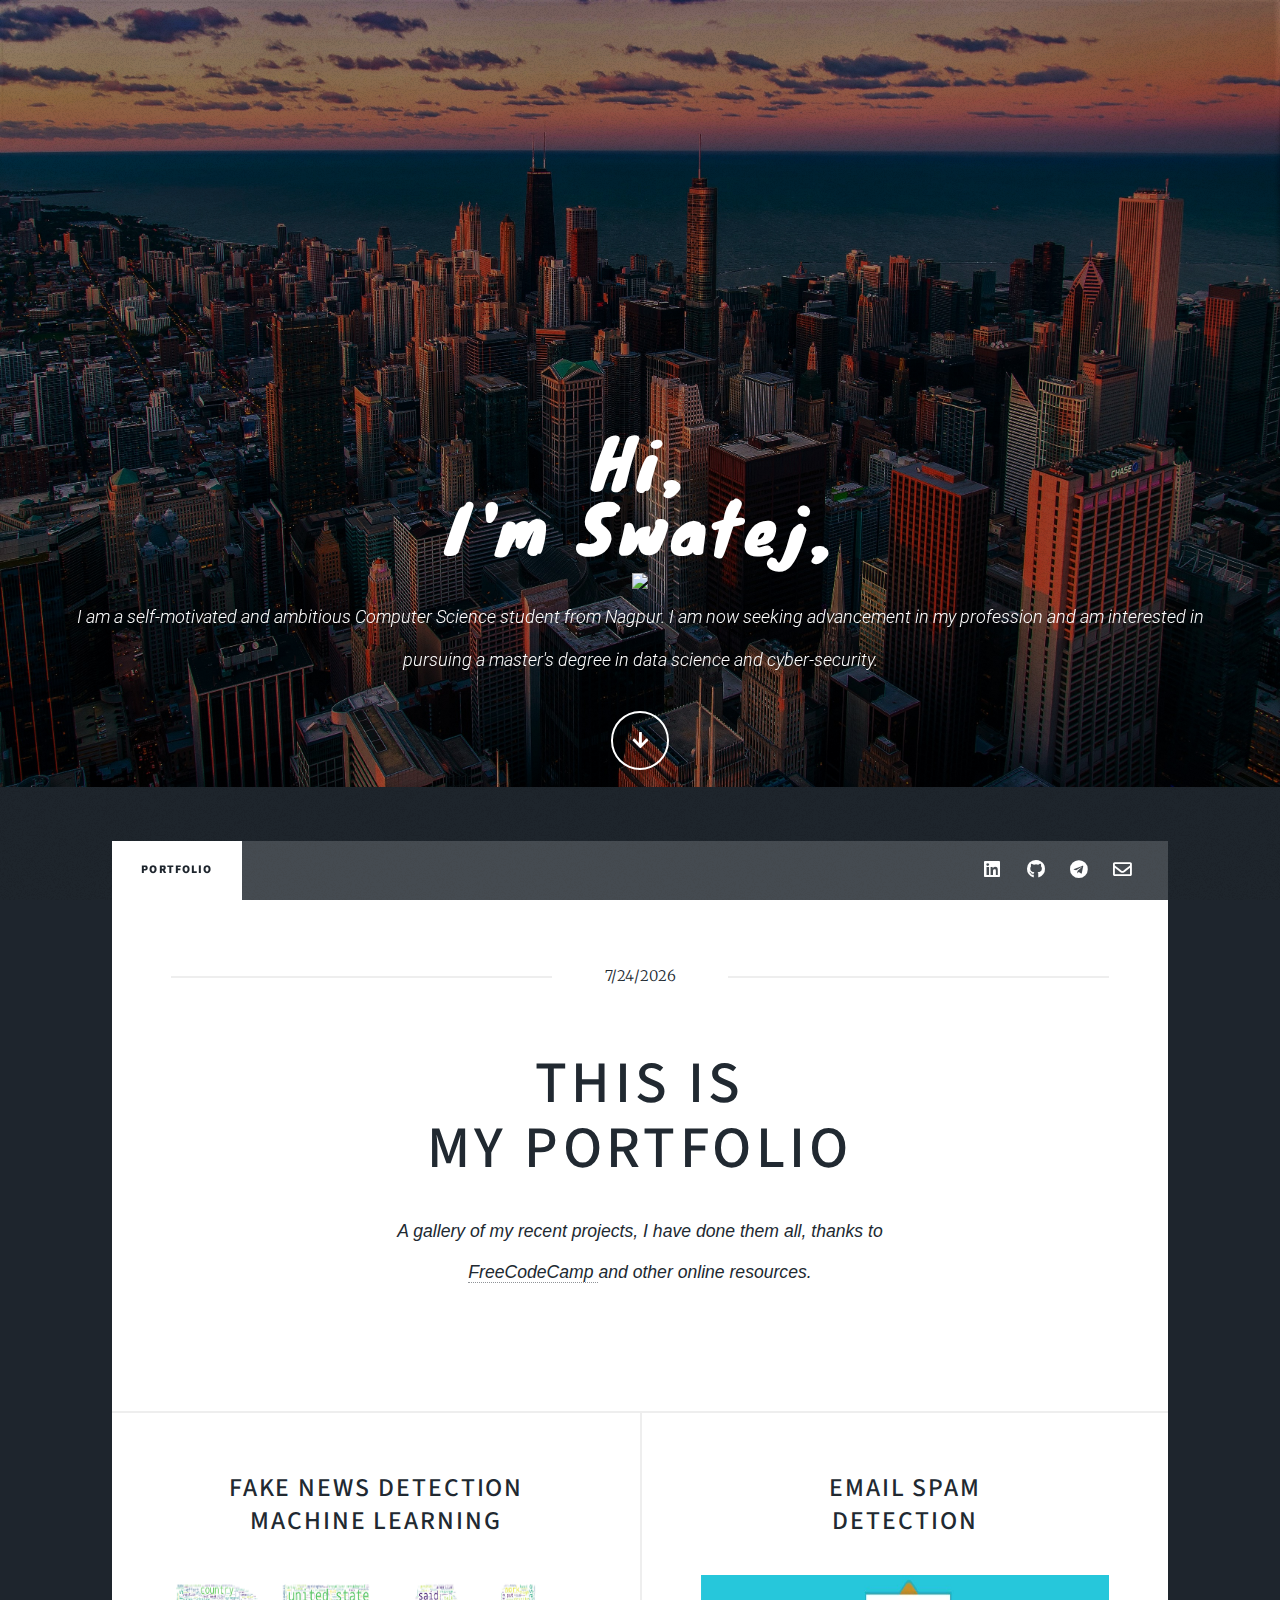
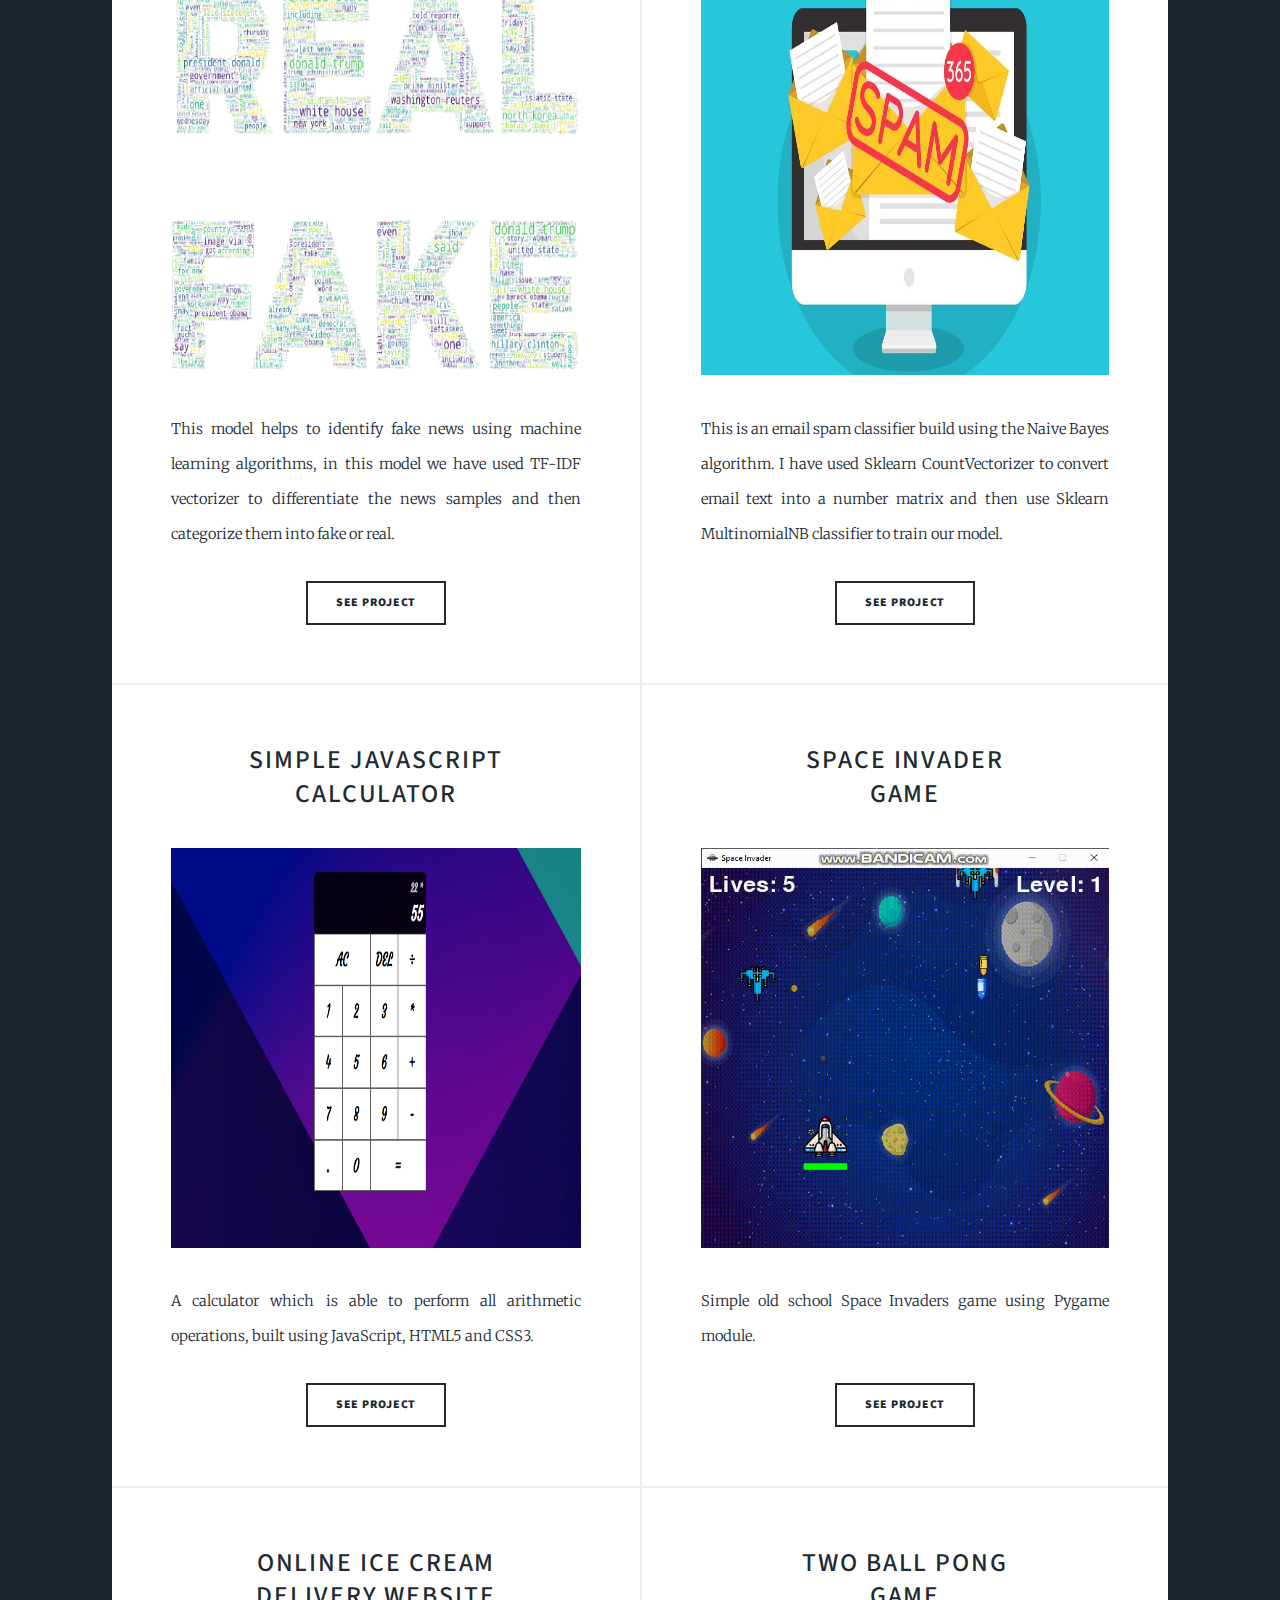
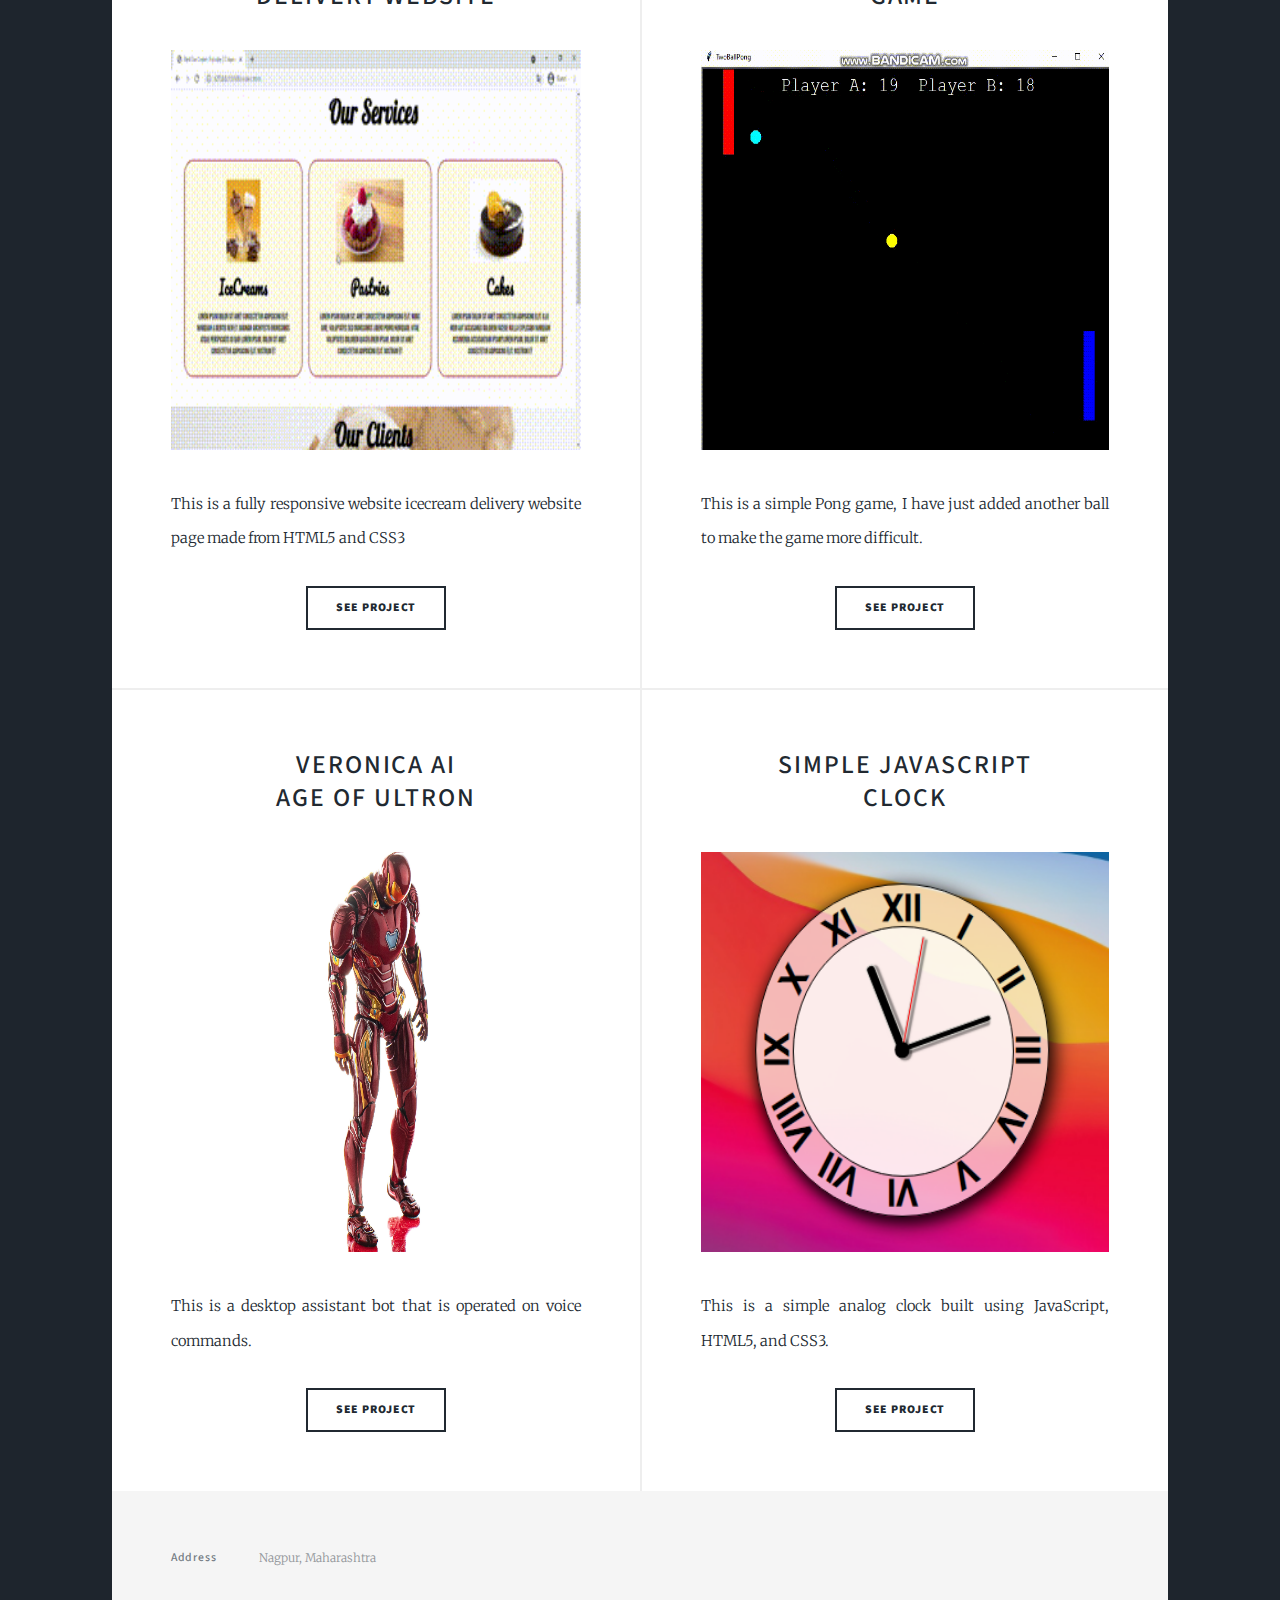
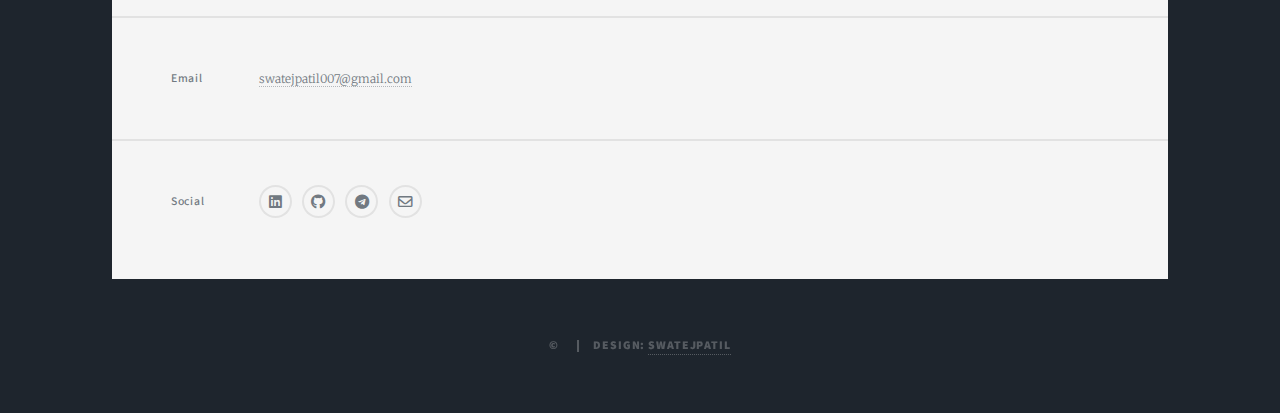
==== commit 07288a95: "Update index.html" ====
--- a/index.html
+++ b/index.html
@@ -3,12 +3,14 @@
 <html>
 
 <head>
-	<title>Swatej Patil | Programmer, Web Developer & CS Student</title>
+	<title>Swatej Patil | Web Developer, Cybersecutriy Enthusiast & CS Student</title>
 	<meta charset="utf-8" />
 	<meta name="viewport" content="width=device-width, initial-scale=1, user-scalable=no" />
 	<link rel="stylesheet" href="assets/css/main.css" />
 	<link href="https://fonts.googleapis.com/css2?family=Rampart+One&display=swap" rel="stylesheet">
-		<link href="https://fonts.googleapis.com/css2?family=Knewave&display=swap" rel="stylesheet">
+	<link href="https://fonts.googleapis.com/css2?family=Knewave&display=swap" rel="stylesheet">
+	<link href="https://fonts.googleapis.com/css2?family=Bebas+Neue&display=swap" rel="stylesheet">
+	<link href="https://fonts.googleapis.com/css2?family=Roboto:ital,wght@1,500&display=swap" rel="stylesheet">
 	<noscript>
 		<link rel="stylesheet" href="assets/css/noscript.css" />
 		
@@ -23,16 +25,16 @@
 		<!-- Intro -->
 		<div id="intro">
 			<h1 id="me">Hi, <br />
-				I'm Swatej
-
+				I'm Swatej,
 			</h1>
-			<p id="p">I am an enthusiastic and driven Computer Science student from Nagpur. I am currently looking to advance
-				my career and want to pursue masters in the field of Data Science and Cyber-security.</p>
-			<!-- <div id="svg" align="center">
-				<img src="https://readme-typing-svg.herokuapp.com?font=Knewave&color=F7F7F7&size=40&center=true&vCenter=true&width=1000&height=100&lines=Computer+Science+Student;Web+Developer;Graphics+Designer;Cybersecurity+Enthusiast;Making+a+Dent+in+the+Universe" />
-				 -->
-
+			<div id="svg" align="center">
+				<img src="https://readme-typing-svg.herokuapp.com?font=Knewave&color=F7F7F7&size=30&center=true&vCenter=true&width=600&height=100&lines=Web+Developer;Graphics+Designer;Cybersecurity+Enthusiast;Computer+Science+Student" />
+				
 			</div>
+			
+			<p id="p">I am a self-motivated and ambitious Computer Science student from Nagpur. 
+				I am now seeking advancement in my profession and am interested in pursuing a master's degree in data science and cyber-security.</p>
+			
 			<ul class="actions">
 				<li><a href="#header" class="button icon solid solo fa-arrow-down scrolly">Continue</a></li>
 			</ul>
@@ -47,7 +49,7 @@
 		<nav id="nav">
 			<ul class="links">
 				<li class="active"><a href="index.html">portfolio</a></li>
-				<li><a href="resume.html">Resume</a></li>
+<!-- 				<li><a href="resume.html">Resume</a></li> -->
 				<!-- <li><a href="elements.html">Elements Reference</a></li> -->
 			</ul>
 			<ul class="icons">
--- a/assets/css/main.css
+++ b/assets/css/main.css
@@ -199,10 +199,22 @@
 
 	h1 {
 		transition: transform .2s;
-		font-size: 3rem;
+		font-size: 5rem;
 		line-height: 1.1;
 		margin: 0 0 2rem 0;
-		font-family: 'Knewave';
+		font-family: 'Knewave', cursive;
+	}
+	#p{
+		font-weight: 100;
+		font-family: 'Roboto', sans-serif;
+
+	}
+	#svg{
+		padding: 0px;
+		margin: 0px;
+		border: 0px;
+		padding-bottom: 3rem;
+		margin-top: -1.5rem;
 	}
 
 	h1:hover{
@@ -341,7 +353,6 @@
 	hr {
 		border-bottom-color: #eeeeee;
 	}
-
 
 /* Row */
 
@@ -3258,7 +3269,7 @@
 			width: 100%;
 			height: 100%;
 			background-color: #212931;
-			background-image: url("../../images/overlay.png"), linear-gradient(0deg, rgba(0, 0, 0, 0.1), rgba(0, 0, 0, 0.1)), url("../../images/bg1.jpg");
+			background-image: url("../../images/overlay.png"), linear-gradient(0deg, rgba(0, 0, 0, 0.1), rgba(0, 0, 0, 0.1)), url("../../images/bg.jpg");
 			background-size: auto,								auto,														100% auto;
 			background-position: center,								center,														top center;
 			background-repeat: repeat,								no-repeat,													no-repeat;
@@ -3410,14 +3421,15 @@
 				}
 
 		#intro h1 {
-			font-size: 5rem;
+			font-size: 4.5rem;
 			line-height: 1;
 		}
 
 		#intro p {
 			font-size: 1.25rem;
 			font-style: italic;
-			margin-top: -0.25rem;
+			font-weight: 300;
+			margin-top: -3.5rem;
 			text-align: center;
 		}
 
